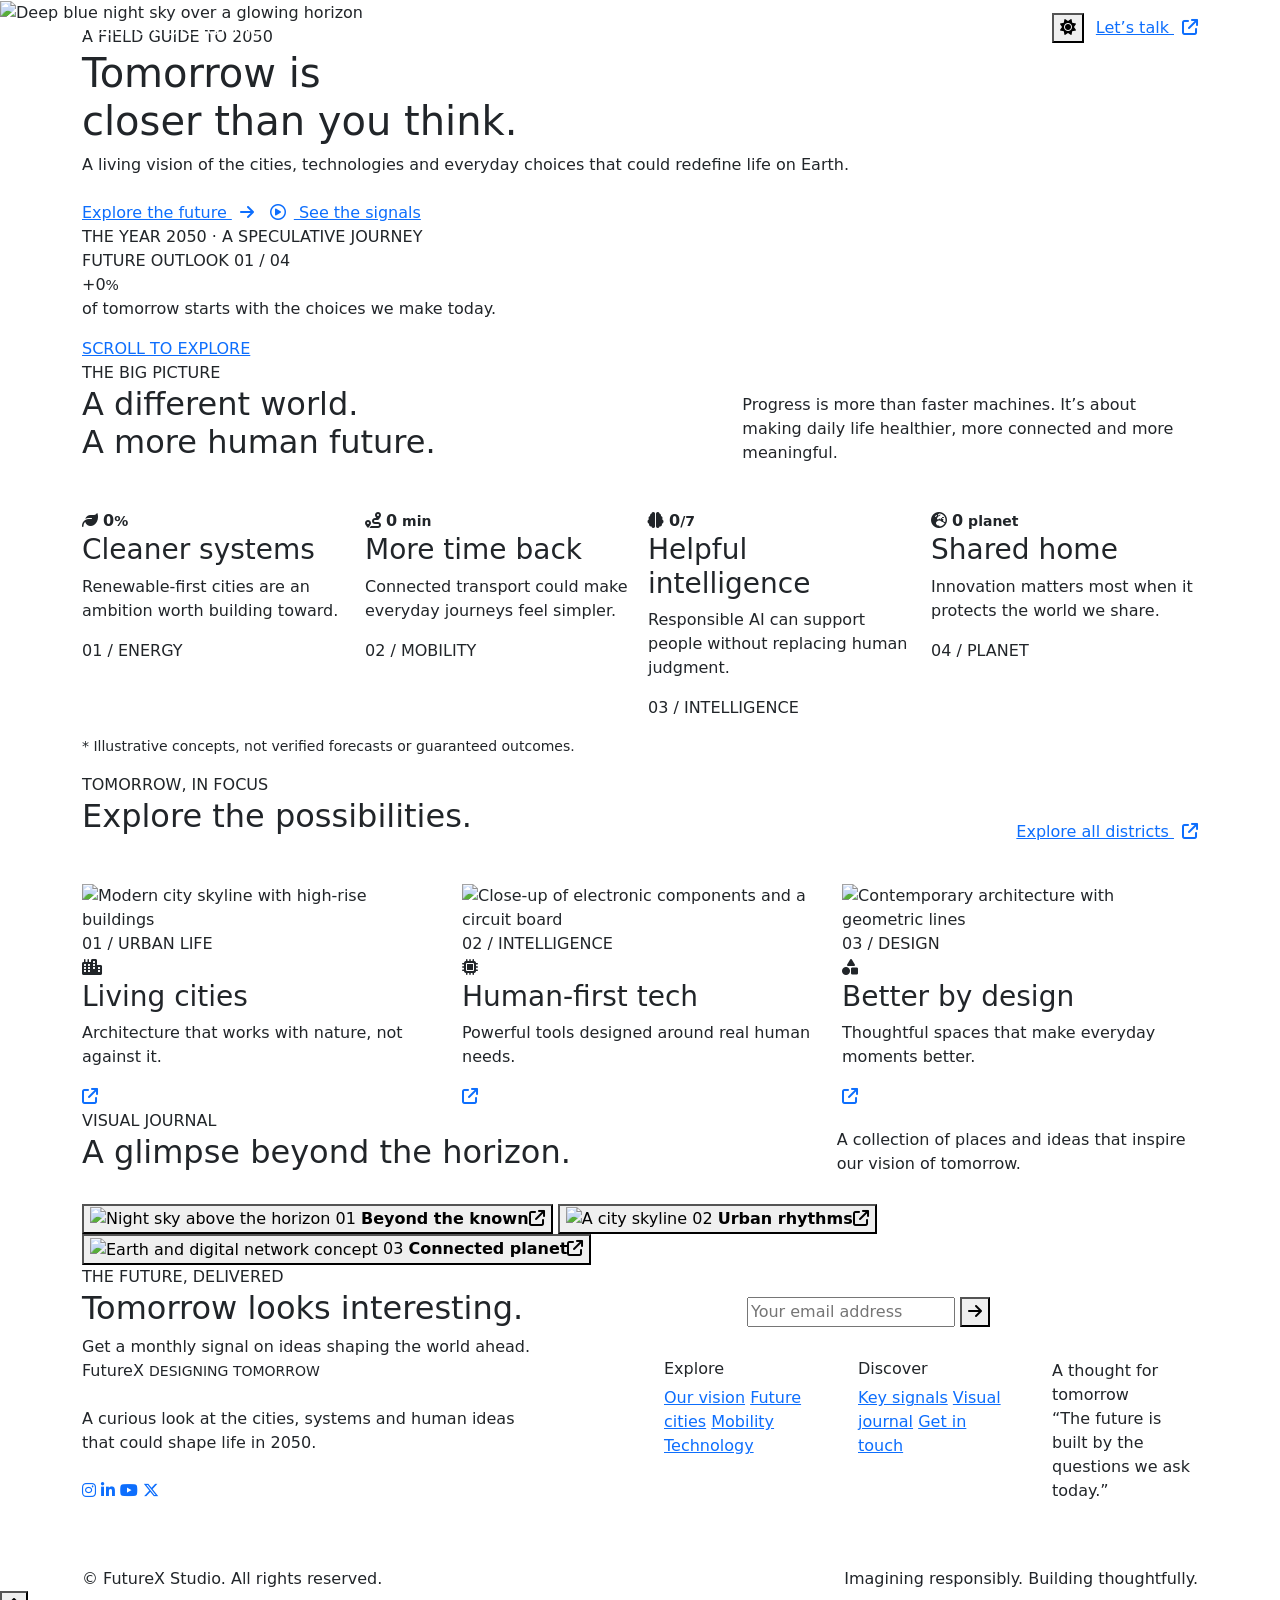
==== index.html @ e25fe713 "add html file" ====
<!doctype html>
<html lang="en">
  <head>
    <meta charset="utf-8" />
    <meta name="viewport" content="width=device-width, initial-scale=1" />
    <meta name="theme-color" content="#070b19" />
    <meta
      name="description"
      content="FutureX explores life, cities and technology in 2050."
    />
    <title>Life in 2050 | FutureX</title>

    <link rel="preconnect" href="https://fonts.googleapis.com" />
    <link rel="preconnect" href="https://fonts.gstatic.com" crossorigin />
    <link
      href="https://fonts.googleapis.com/css2?family=DM+Sans:wght@400;500;600;700&family=Space+Grotesk:wght@400;500;600;700&display=swap"
      rel="stylesheet"
    />
    <link
      href="https://cdn.jsdelivr.net/npm/bootstrap@5.3.3/dist/css/bootstrap.min.css"
      rel="stylesheet"
    />
    <link
      href="https://cdnjs.cloudflare.com/ajax/libs/font-awesome/6.5.2/css/all.min.css"
      rel="stylesheet"
    />
    <link href="style.css" rel="stylesheet" />
  </head>

  <body>
    <div class="scroll-progress" id="scrollProgress"></div>
    <div class="ambient ambient-one"></div>
    <div class="ambient ambient-two"></div>

    <!-- NAVIGATION -->
    <nav
      class="navbar navbar-expand-lg navbar-dark fixed-top fx-nav"
      id="siteNav"
    >
      <div class="container">
        <a
          class="navbar-brand fx-brand"
          href="index.html"
          aria-label="FutureX home"
        >
          <span class="brand-mark">
            <span></span><span></span><span></span>
          </span>
          <span>
            Future<span class="brand-accent">X</span>
            <small>DESIGNING TOMORROW</small>
          </span>
        </a>

        <button
          class="navbar-toggler"
          type="button"
          data-bs-toggle="collapse"
          data-bs-target="#mainNav"
          aria-controls="mainNav"
          aria-expanded="false"
          aria-label="Toggle navigation"
        >
          <span class="toggler-lines"><i></i><i></i></span>
        </button>

        <div class="collapse navbar-collapse" id="mainNav">
          <ul class="navbar-nav ms-auto align-items-lg-center gap-lg-1">
            <li class="nav-item">
              <a class="nav-link" href="index.html">Home</a>
            </li>
            <li class="nav-item">
              <a class="nav-link" href="vision.html">Vision</a>
            </li>
            <li class="nav-item">
              <a class="nav-link" href="cities.html">Cities</a>
            </li>
            <li class="nav-item">
              <a class="nav-link" href="mobility.html">Mobility</a>
            </li>
            <li class="nav-item">
              <a class="nav-link" href="technology.html">Technology</a>
            </li>
            <li class="nav-item">
              <a class="nav-link" href="contact.html">Contact</a>
            </li>

            <li class="nav-item ms-lg-2">
              <button
                class="theme-toggle"
                id="themeToggle"
                type="button"
                aria-label="Toggle color theme"
              >
                <i class="fa-solid fa-sun"></i>
              </button>
            </li>

            <li class="nav-item ms-lg-2">
              <a class="nav-cta" href="contact.html">
                Let’s talk
                <i class="fa-solid fa-arrow-up-right-from-square ms-2"></i>
              </a>
            </li>
          </ul>
        </div>
      </div>
    </nav>

    <main>
      <!-- HERO SECTION -->
      <section class="hero hero-home">
        <img
          class="hero-image"
          src="https://images.unsplash.com/photo-1519608487953-e999c86e7455?auto=format&fit=crop&w=2200&q=90"
          alt="Deep blue night sky over a glowing horizon"
        />

        <div class="hero-overlay"></div>
        <div class="hero-grid"></div>

        <div class="container hero-content">
          <div class="hero-copy">
            <div class="eyebrow eyebrow-light">
              <span class="eyebrow-dot"></span>
              A FIELD GUIDE TO 2050
            </div>

            <h1>
              Tomorrow is<br />
              closer than <span class="gradient-text">you think.</span>
            </h1>

            <p class="hero-lead">
              A living vision of the cities, technologies and everyday choices
              that could redefine life on Earth.
            </p>

            <div class="d-flex flex-wrap gap-3 mt-4">
              <a class="btn-primary-glow" href="vision.html">
                Explore the future
                <i class="fa-solid fa-arrow-right ms-2"></i>
              </a>

              <a class="btn-glass" href="#signals">
                <i class="fa-regular fa-circle-play me-2"></i>
                See the signals
              </a>
            </div>

            <div class="hero-note">
              <span class="pulse-dot"></span>
              THE YEAR 2050 · A SPECULATIVE JOURNEY
            </div>
          </div>

          <div class="hero-float-card">
            <div class="mini-card-top">
              <span class="status-dot"></span>
              FUTURE OUTLOOK
              <span class="ms-auto">01 / 04</span>
            </div>

            <div class="mini-card-number">
              +<span data-counter="68">0</span><small>%</small>
            </div>

            <p>of tomorrow starts with the choices we make today.</p>

            <div class="mini-progress"><span></span></div>
          </div>

          <a href="#signals" class="scroll-cue">
            <span></span> SCROLL TO EXPLORE
          </a>
        </div>
      </section>

      <!-- FUTURE SIGNALS -->
      <section class="section-pad" id="signals">
        <div class="container">
          <div class="section-heading row align-items-end g-3 reveal">
            <div class="col-lg-7">
              <span class="eyebrow">
                <span class="eyebrow-dot"></span> THE BIG PICTURE
              </span>

              <h2 class="section-title">
                A different world.<br />
                <span class="muted-title">A more human future.</span>
              </h2>
            </div>

            <div class="col-lg-5">
              <p class="muted mb-1">
                Progress is more than faster machines. It’s about making daily
                life healthier, more connected and more meaningful.
              </p>
            </div>
          </div>

          <div class="row g-3 mt-4">
            <div class="col-6 col-xl-3 reveal">
              <article class="signal-card">
                <span class="signal-icon"
                  ><i class="fa-solid fa-leaf"></i
                ></span>
                <strong
                  ><span data-counter="100">0</span><small>%</small></strong
                >
                <h3>Cleaner systems</h3>
                <p>
                  Renewable-first cities are an ambition worth building toward.
                </p>
                <span class="card-index">01 / ENERGY</span>
              </article>
            </div>

            <div class="col-6 col-xl-3 reveal delay-1">
              <article class="signal-card">
                <span class="signal-icon"
                  ><i class="fa-solid fa-route"></i
                ></span>
                <strong
                  ><span data-counter="12">0</span><small> min</small></strong
                >
                <h3>More time back</h3>
                <p>
                  Connected transport could make everyday journeys feel simpler.
                </p>
                <span class="card-index">02 / MOBILITY</span>
              </article>
            </div>

            <div class="col-6 col-xl-3 reveal delay-2">
              <article class="signal-card">
                <span class="signal-icon"
                  ><i class="fa-solid fa-brain"></i
                ></span>
                <strong
                  ><span data-counter="24">0</span><small>/7</small></strong
                >
                <h3>Helpful intelligence</h3>
                <p>
                  Responsible AI can support people without replacing human
                  judgment.
                </p>
                <span class="card-index">03 / INTELLIGENCE</span>
              </article>
            </div>

            <div class="col-6 col-xl-3 reveal delay-3">
              <article class="signal-card">
                <span class="signal-icon"
                  ><i class="fa-solid fa-earth-europe"></i
                ></span>
                <strong
                  ><span data-counter="1">0</span><small> planet</small></strong
                >
                <h3>Shared home</h3>
                <p>
                  Innovation matters most when it protects the world we share.
                </p>
                <span class="card-index">04 / PLANET</span>
              </article>
            </div>
          </div>

          <p class="small muted mt-3">
            * Illustrative concepts, not verified forecasts or guaranteed
            outcomes.
          </p>
        </div>
      </section>

      <!-- FEATURED TOPICS -->
      <section class="section-pad section-dark">
        <div class="container">
          <div class="section-heading row align-items-end g-3 reveal">
            <div class="col-lg-8">
              <span class="eyebrow">
                <span class="eyebrow-dot"></span> TOMORROW, IN FOCUS
              </span>

              <h2 class="section-title">
                Explore the <span class="gradient-text">possibilities.</span>
              </h2>
            </div>

            <div class="col-lg-4 text-lg-end">
              <a href="cities.html" class="text-link">
                Explore all districts
                <i class="fa-solid fa-arrow-up-right-from-square ms-2"></i>
              </a>
            </div>
          </div>

          <div class="row g-4 mt-3">
            <div class="col-md-6 col-lg-4 reveal">
              <article class="feature-card">
                <div class="feature-image">
                  <img
                    src="https://images.unsplash.com/photo-1480714378408-67cf0d13bc1b?auto=format&fit=crop&w=1000&q=85"
                    alt="Modern city skyline with high-rise buildings"
                    loading="lazy"
                  />
                  <span class="image-label">01 / URBAN LIFE</span>
                </div>

                <div class="feature-body">
                  <div class="feature-icon">
                    <i class="fa-solid fa-city"></i>
                  </div>
                  <h3>Living cities</h3>
                  <p>Architecture that works with nature, not against it.</p>
                  <a
                    href="cities.html"
                    class="circle-link"
                    aria-label="Explore living cities"
                  >
                    <i class="fa-solid fa-arrow-up-right-from-square"></i>
                  </a>
                </div>
              </article>
            </div>

            <div class="col-md-6 col-lg-4 reveal delay-1">
              <article class="feature-card">
                <div class="feature-image">
                  <img
                    src="https://images.unsplash.com/photo-1518770660439-4636190af475?auto=format&fit=crop&w=1000&q=85"
                    alt="Close-up of electronic components and a circuit board"
                    loading="lazy"
                  />
                  <span class="image-label">02 / INTELLIGENCE</span>
                </div>

                <div class="feature-body">
                  <div class="feature-icon">
                    <i class="fa-solid fa-microchip"></i>
                  </div>
                  <h3>Human-first tech</h3>
                  <p>Powerful tools designed around real human needs.</p>
                  <a
                    href="technology.html"
                    class="circle-link"
                    aria-label="Explore technology"
                  >
                    <i class="fa-solid fa-arrow-up-right-from-square"></i>
                  </a>
                </div>
              </article>
            </div>

            <div class="col-md-6 col-lg-4 reveal delay-2">
              <article class="feature-card">
                <div class="feature-image">
                  <img
                    src="https://images.unsplash.com/photo-1511818966892-d7d671e672a2?auto=format&fit=crop&w=1000&q=85"
                    alt="Contemporary architecture with geometric lines"
                    loading="lazy"
                  />
                  <span class="image-label">03 / DESIGN</span>
                </div>

                <div class="feature-body">
                  <div class="feature-icon">
                    <i class="fa-solid fa-shapes"></i>
                  </div>
                  <h3>Better by design</h3>
                  <p>Thoughtful spaces that make everyday moments better.</p>
                  <a
                    href="vision.html"
                    class="circle-link"
                    aria-label="Explore our vision"
                  >
                    <i class="fa-solid fa-arrow-up-right-from-square"></i>
                  </a>
                </div>
              </article>
            </div>
          </div>
        </div>
      </section>

      <!-- VISUAL GALLERY -->
      <section class="section-pad" id="gallery">
        <div class="container">
          <div class="section-heading row align-items-end g-3 reveal">
            <div class="col-lg-8">
              <span class="eyebrow">
                <span class="eyebrow-dot"></span> VISUAL JOURNAL
              </span>

              <h2 class="section-title">
                A glimpse beyond <span class="muted-title">the horizon.</span>
              </h2>
            </div>

            <div class="col-lg-4">
              <p class="muted mb-1">
                A collection of places and ideas that inspire our vision of
                tomorrow.
              </p>
            </div>
          </div>

          <div class="visual-grid mt-4">
            <button
              class="visual-tile visual-large reveal"
              data-lightbox="https://images.unsplash.com/photo-1519608487953-e999c86e7455?auto=format&fit=crop&w=1800&q=90"
              aria-label="Enlarge night sky image"
            >
              <img
                src="https://images.unsplash.com/photo-1519608487953-e999c86e7455?auto=format&fit=crop&w=1200&q=85"
                alt="Night sky above the horizon"
                loading="lazy"
              />
              <span
                >01 <b>Beyond the known</b
                ><i class="fa-solid fa-arrow-up-right-from-square"></i
              ></span>
            </button>

            <button
              class="visual-tile reveal delay-1"
              data-lightbox="https://images.unsplash.com/photo-1480714378408-67cf0d13bc1b?auto=format&fit=crop&w=1600&q=90"
              aria-label="Enlarge city image"
            >
              <img
                src="https://images.unsplash.com/photo-1480714378408-67cf0d13bc1b?auto=format&fit=crop&w=900&q=85"
                alt="A city skyline"
                loading="lazy"
              />
              <span
                >02 <b>Urban rhythms</b
                ><i class="fa-solid fa-arrow-up-right-from-square"></i
              ></span>
            </button>

            <button
              class="visual-tile reveal delay-2"
              data-lightbox="https://images.unsplash.com/photo-1451187580459-43490279c0fa?auto=format&fit=crop&w=1600&q=90"
              aria-label="Enlarge planet image"
            >
              <img
                src="https://images.unsplash.com/photo-1451187580459-43490279c0fa?auto=format&fit=crop&w=900&q=85"
                alt="Earth and digital network concept"
                loading="lazy"
              />
              <span
                >03 <b>Connected planet</b
                ><i class="fa-solid fa-arrow-up-right-from-square"></i
              ></span>
            </button>
          </div>
        </div>
      </section>
    </main>

    <!-- NEWSLETTER -->
    <section class="newsletter-section section-pad">
      <div class="container">
        <div class="newsletter-panel reveal">
          <div class="newsletter-orb"></div>

          <div class="row align-items-center g-4 position-relative">
            <div class="col-lg-7">
              <span class="eyebrow">
                <span class="eyebrow-dot"></span> THE FUTURE, DELIVERED
              </span>

              <h2 class="section-title mb-2">
                Tomorrow looks <span class="gradient-text">interesting.</span>
              </h2>

              <p class="muted mb-0">
                Get a monthly signal on ideas shaping the world ahead.
              </p>
            </div>

            <div class="col-lg-5">
              <form class="newsletter-form" id="newsletterForm" novalidate>
                <label class="visually-hidden" for="newsletterEmail"
                  >Email address</label
                >
                <input
                  type="email"
                  id="newsletterEmail"
                  placeholder="Your email address"
                  required
                />
                <button type="submit" aria-label="Subscribe">
                  <i class="fa-solid fa-arrow-right"></i>
                </button>
                <small
                  class="newsletter-feedback"
                  id="newsletterFeedback"
                  aria-live="polite"
                ></small>
              </form>
            </div>
          </div>
        </div>
      </div>
    </section>

    <!-- FOOTER -->
    <footer class="site-footer">
      <div class="container">
        <div class="row g-5 pb-5">
          <div class="col-lg-5">
            <a class="navbar-brand fx-brand footer-brand" href="index.html">
              <span class="brand-mark">
                <span></span><span></span><span></span>
              </span>
              <span>
                Future<span class="brand-accent">X</span>
                <small>DESIGNING TOMORROW</small>
              </span>
            </a>

            <p class="footer-intro mt-4">
              A curious look at the cities, systems and human ideas that could
              shape life in 2050.
            </p>

            <div class="social-links mt-4">
              <a
                href="https://www.instagram.com/"
                target="_blank"
                rel="noreferrer"
                aria-label="Instagram"
                ><i class="fa-brands fa-instagram"></i
              ></a>
              <a
                href="https://www.linkedin.com/"
                target="_blank"
                rel="noreferrer"
                aria-label="LinkedIn"
                ><i class="fa-brands fa-linkedin-in"></i
              ></a>
              <a
                href="https://www.youtube.com/"
                target="_blank"
                rel="noreferrer"
                aria-label="YouTube"
                ><i class="fa-brands fa-youtube"></i
              ></a>
              <a
                href="https://x.com/"
                target="_blank"
                rel="noreferrer"
                aria-label="X"
                ><i class="fa-brands fa-x-twitter"></i
              ></a>
            </div>
          </div>

          <div class="col-6 col-lg-2 offset-lg-1">
            <h6 class="footer-heading">Explore</h6>
            <a class="footer-link" href="vision.html">Our vision</a>
            <a class="footer-link" href="cities.html">Future cities</a>
            <a class="footer-link" href="mobility.html">Mobility</a>
            <a class="footer-link" href="technology.html">Technology</a>
          </div>

          <div class="col-6 col-lg-2">
            <h6 class="footer-heading">Discover</h6>
            <a class="footer-link" href="index.html#signals">Key signals</a>
            <a class="footer-link" href="index.html#gallery">Visual journal</a>
            <a class="footer-link" href="contact.html">Get in touch</a>
          </div>

          <div class="col-lg-2">
            <span class="footer-heading">A thought for tomorrow</span>
            <p class="footer-quote">
              “The future is built by the questions we ask today.”
            </p>
          </div>
        </div>

        <div
          class="footer-bottom d-flex flex-column flex-md-row justify-content-between gap-2"
        >
          <span
            >© <span id="currentYear"></span> FutureX Studio. All rights
            reserved.</span
          >
          <span>Imagining responsibly. Building thoughtfully.</span>
        </div>
      </div>
    </footer>

    <button class="back-to-top" id="backToTop" aria-label="Back to top">
      <i class="fa-solid fa-arrow-up"></i>
    </button>

    <div
      class="toast-message"
      id="toastMessage"
      role="status"
      aria-live="polite"
    ></div>

    <script src="https://cdn.jsdelivr.net/npm/bootstrap@5.3.3/dist/js/bootstrap.bundle.min.js"></script>
    <script src="main.js"></script>
  </body>
</html>
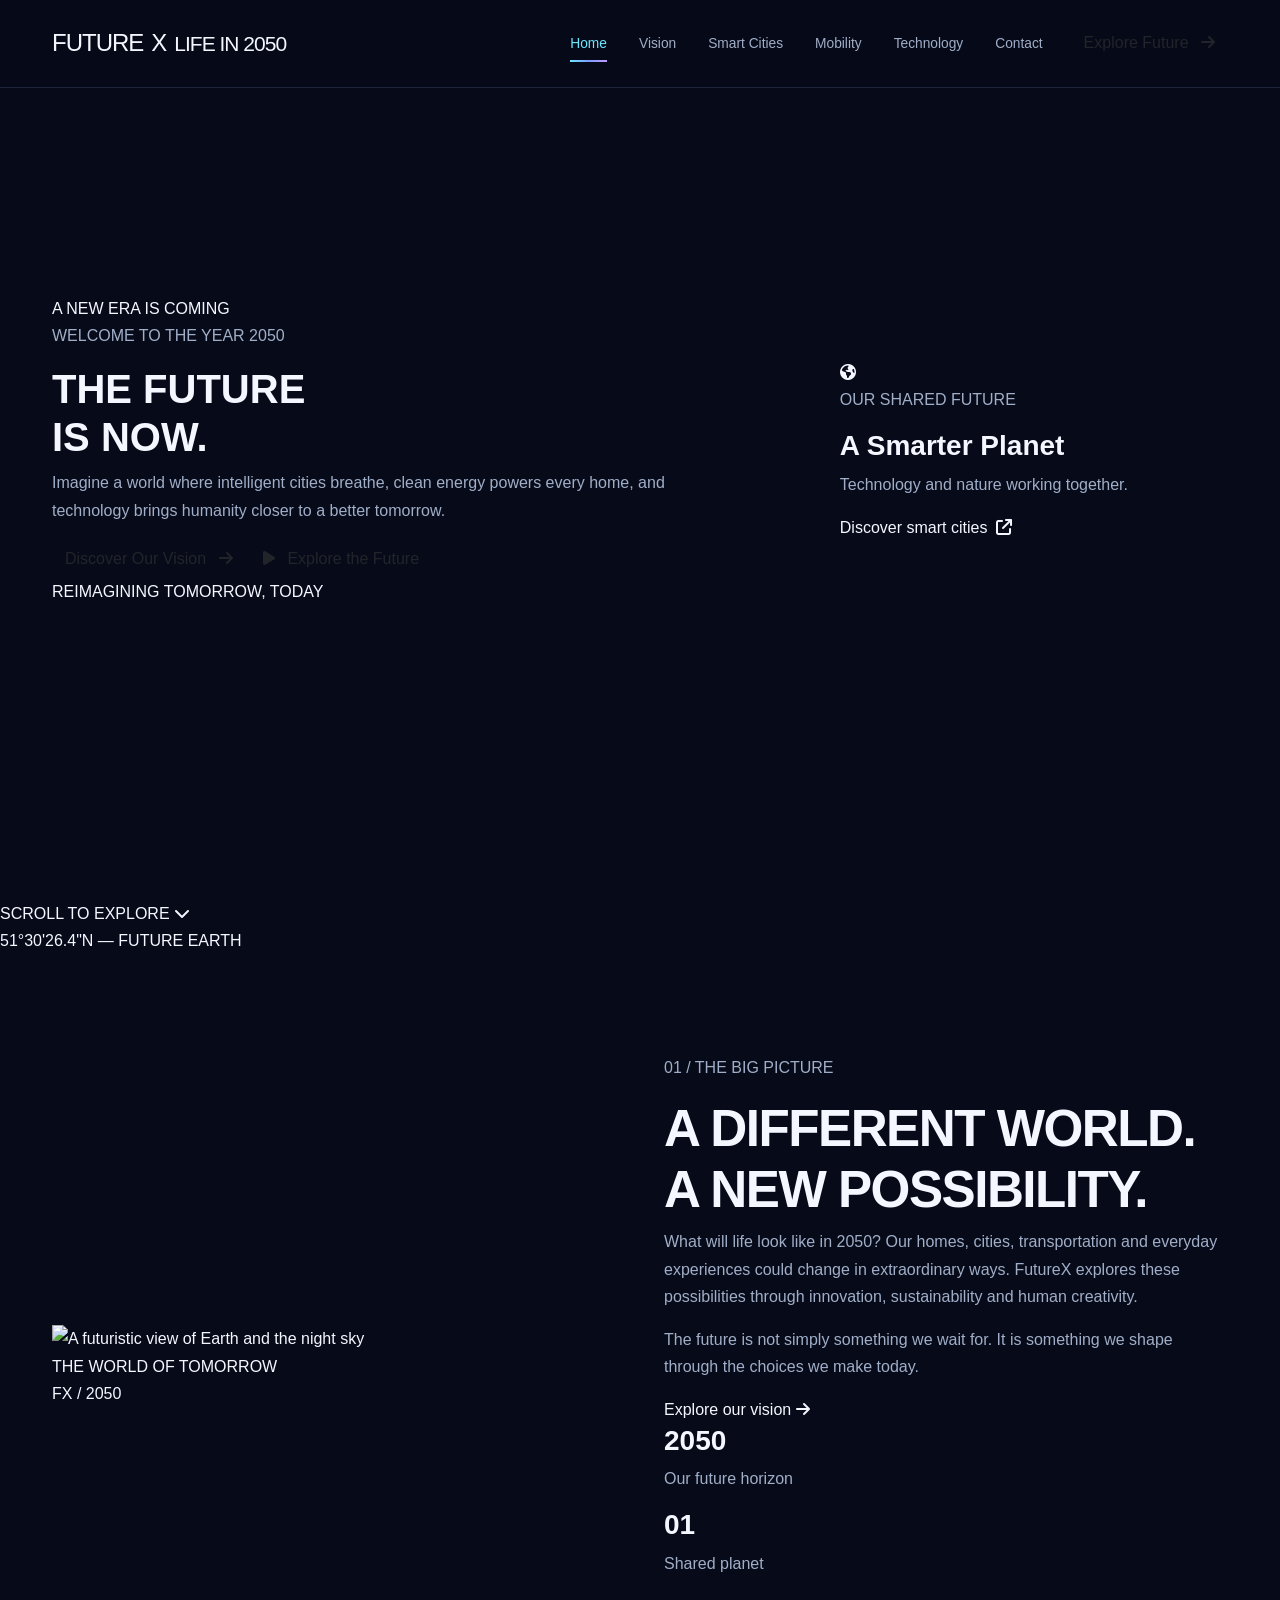
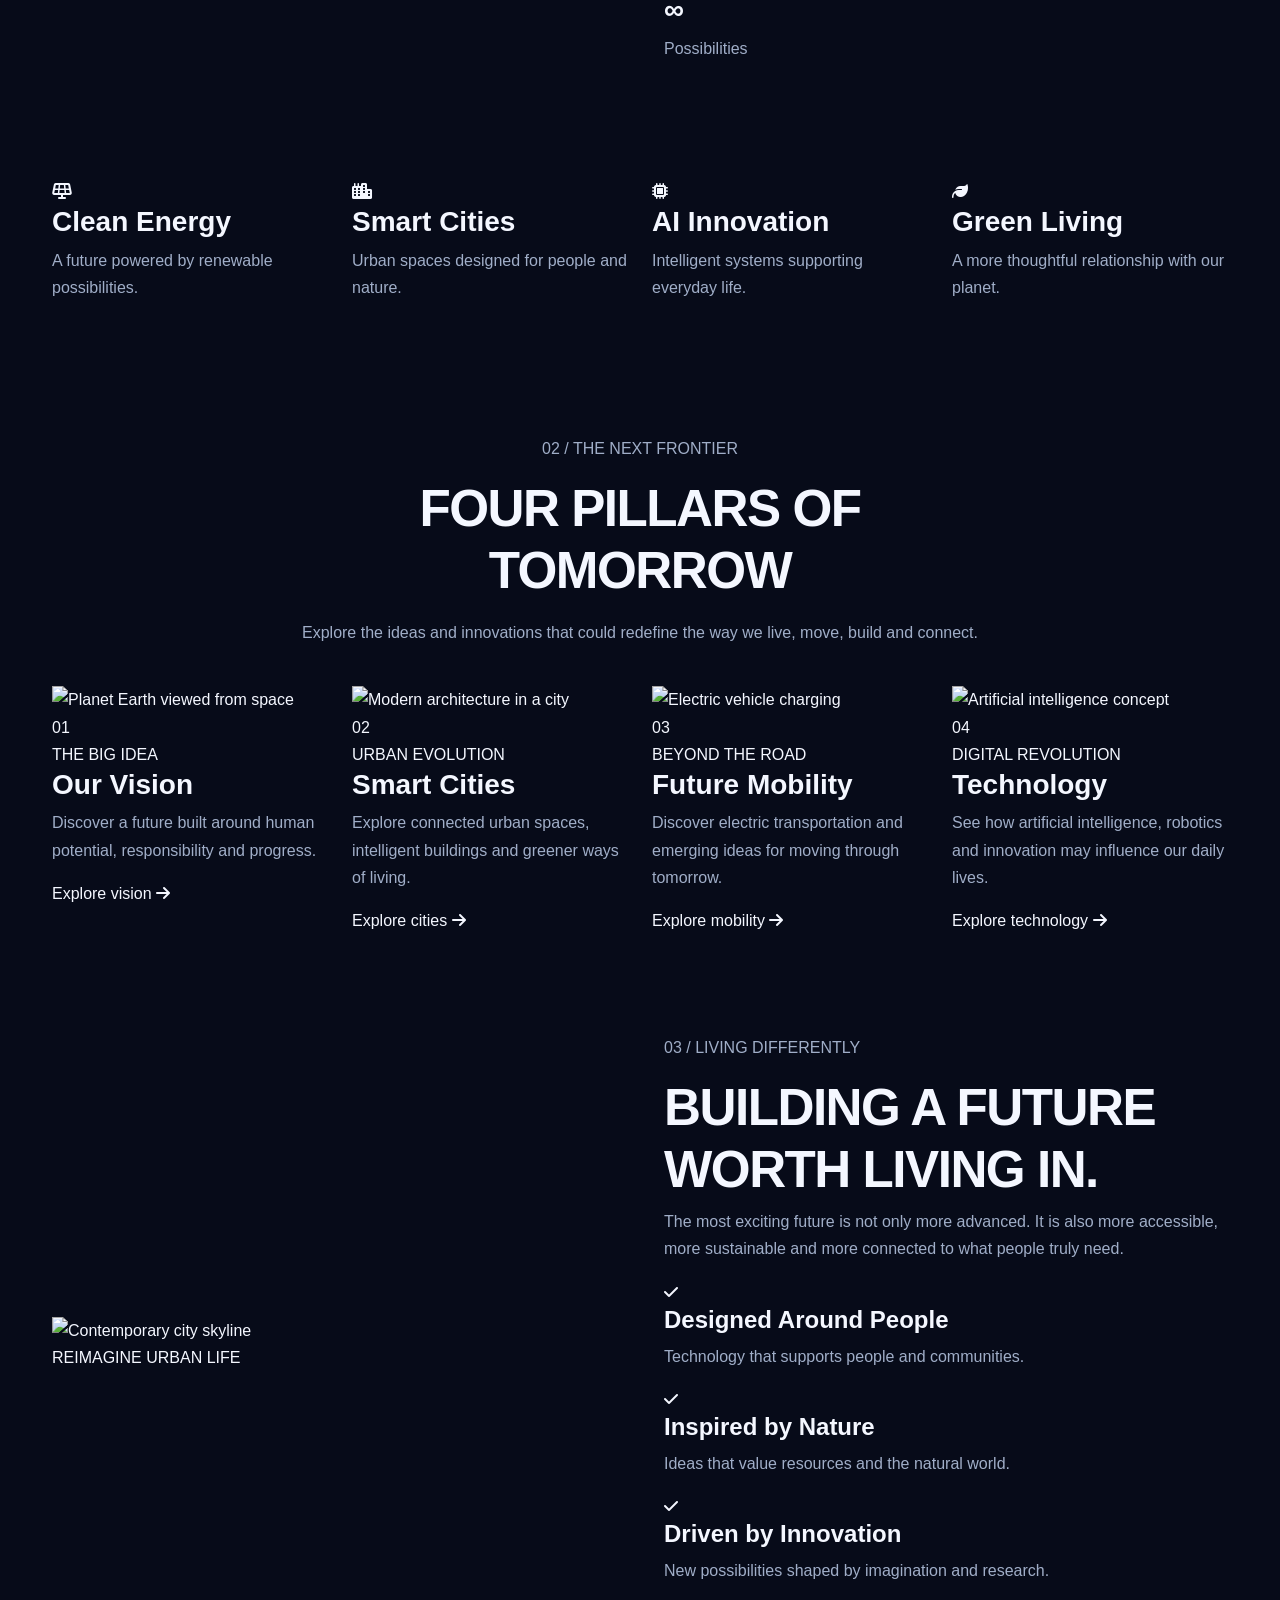
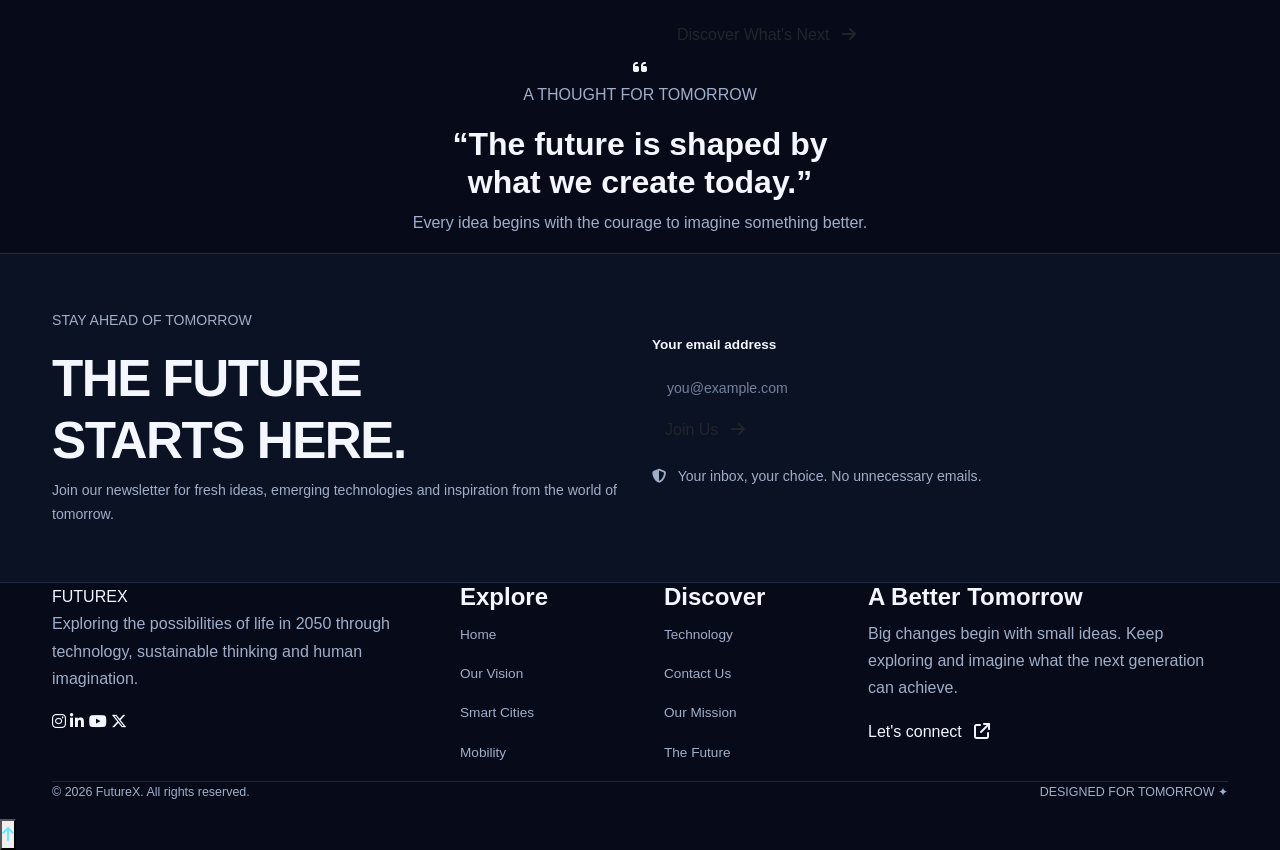
==== commit 196a2b73: "update index , vision and cities file" ====
--- a/index.html
+++ b/index.html
@@ -1,105 +1,100 @@
 <!doctype html>
+
 <html lang="en">
   <head>
-    <meta charset="utf-8" />
-    <meta name="viewport" content="width=device-width, initial-scale=1" />
-    <meta name="theme-color" content="#070b19" />
+    <meta charset="UTF-8" />
+
+    <meta name="viewport" content="width=device-width, initial-scale=1.0" />
+
     <meta
       name="description"
-      content="FutureX explores life, cities and technology in 2050."
+      content="FutureX — Explore life in 2050, from smart cities and electric mobility to artificial intelligence and future technology."
     />
-    <title>Life in 2050 | FutureX</title>
+
+    <title>FutureX | Life in 2050</title>
+
+    <!-- Google Fonts -->
 
     <link rel="preconnect" href="https://fonts.googleapis.com" />
+
     <link rel="preconnect" href="https://fonts.gstatic.com" crossorigin />
+
     <link
-      href="https://fonts.googleapis.com/css2?family=DM+Sans:wght@400;500;600;700&family=Space+Grotesk:wght@400;500;600;700&display=swap"
+      href="https://fonts.googleapis.com/css2?family=DM+Sans:wght@400;500;600;700&family=Orbitron:wght@400;500;600;700;800&display=swap"
       rel="stylesheet"
     />
+
+    <!-- Bootstrap 5 -->
+
     <link
-      href="https://cdn.jsdelivr.net/npm/bootstrap@5.3.3/dist/css/bootstrap.min.css"
+      href="https://cdn.jsdelivr.net/npm/bootstrap@5.3.8/dist/css/bootstrap.min.css"
       rel="stylesheet"
     />
+
+    <!-- Font Awesome -->
+
     <link
       href="https://cdnjs.cloudflare.com/ajax/libs/font-awesome/6.5.2/css/all.min.css"
       rel="stylesheet"
     />
-    <link href="style.css" rel="stylesheet" />
+
+    <!-- Main CSS -->
+
+    <link rel="stylesheet" href="style.css" />
   </head>
 
   <body>
-    <div class="scroll-progress" id="scrollProgress"></div>
-    <div class="ambient ambient-one"></div>
-    <div class="ambient ambient-two"></div>
-
-    <!-- NAVIGATION -->
-    <nav
-      class="navbar navbar-expand-lg navbar-dark fixed-top fx-nav"
-      id="siteNav"
-    >
+    <!-- NAVBAR -->
+
+    <nav class="navbar navbar-expand-lg navbar-dark fixed-top future-navbar">
       <div class="container">
-        <a
-          class="navbar-brand fx-brand"
-          href="index.html"
-          aria-label="FutureX home"
-        >
-          <span class="brand-mark">
-            <span></span><span></span><span></span>
-          </span>
-          <span>
-            Future<span class="brand-accent">X</span>
-            <small>DESIGNING TOMORROW</small>
-          </span>
+        <a class="navbar-brand future-logo" href="index.html">
+          FUTURE<span>X</span><small> LIFE IN 2050</small>
         </a>
 
         <button
           class="navbar-toggler"
           type="button"
           data-bs-toggle="collapse"
-          data-bs-target="#mainNav"
-          aria-controls="mainNav"
+          data-bs-target="#futureNavbar"
+          aria-controls="futureNavbar"
           aria-expanded="false"
           aria-label="Toggle navigation"
         >
-          <span class="toggler-lines"><i></i><i></i></span>
+          <span class="navbar-toggler-icon"></span>
         </button>
 
-        <div class="collapse navbar-collapse" id="mainNav">
-          <ul class="navbar-nav ms-auto align-items-lg-center gap-lg-1">
+        <div class="collapse navbar-collapse" id="futureNavbar">
+          <ul class="navbar-nav ms-auto align-items-lg-center gap-lg-2">
             <li class="nav-item">
-              <a class="nav-link" href="index.html">Home</a>
+              <a class="nav-link active" aria-current="page" href="index.html"
+                >Home</a
+              >
             </li>
+
             <li class="nav-item">
               <a class="nav-link" href="vision.html">Vision</a>
             </li>
+
             <li class="nav-item">
-              <a class="nav-link" href="cities.html">Cities</a>
+              <a class="nav-link" href="cities.html">Smart Cities</a>
             </li>
+
             <li class="nav-item">
               <a class="nav-link" href="mobility.html">Mobility</a>
             </li>
+
             <li class="nav-item">
               <a class="nav-link" href="technology.html">Technology</a>
             </li>
+
             <li class="nav-item">
               <a class="nav-link" href="contact.html">Contact</a>
             </li>
 
             <li class="nav-item ms-lg-2">
-              <button
-                class="theme-toggle"
-                id="themeToggle"
-                type="button"
-                aria-label="Toggle color theme"
-              >
-                <i class="fa-solid fa-sun"></i>
-              </button>
-            </li>
-
-            <li class="nav-item ms-lg-2">
-              <a class="nav-cta" href="contact.html">
-                Let’s talk
-                <i class="fa-solid fa-arrow-up-right-from-square ms-2"></i>
+              <a class="btn future-btn future-btn-small" href="vision.html">
+                Explore Future <i class="fa-solid fa-arrow-right ms-2"></i>
               </a>
             </li>
           </ul>
@@ -109,501 +104,675 @@
 
     <main>
       <!-- HERO SECTION -->
-      <section class="hero hero-home">
-        <img
-          class="hero-image"
-          src="https://images.unsplash.com/photo-1519608487953-e999c86e7455?auto=format&fit=crop&w=2200&q=90"
-          alt="Deep blue night sky over a glowing horizon"
-        />
-
+
+      <section class="hero-section">
         <div class="hero-overlay"></div>
-        <div class="hero-grid"></div>
 
         <div class="container hero-content">
-          <div class="hero-copy">
-            <div class="eyebrow eyebrow-light">
-              <span class="eyebrow-dot"></span>
-              A FIELD GUIDE TO 2050
-            </div>
-
-            <h1>
-              Tomorrow is<br />
-              closer than <span class="gradient-text">you think.</span>
-            </h1>
-
-            <p class="hero-lead">
-              A living vision of the cities, technologies and everyday choices
-              that could redefine life on Earth.
+          <div class="row align-items-center min-vh-100">
+            <div class="col-lg-8 col-xl-7">
+              <div class="hero-badge">
+                <span class="status-dot"></span>
+
+                A NEW ERA IS COMING
+              </div>
+
+              <p class="hero-eyebrow">WELCOME TO THE YEAR 2050</p>
+
+              <h1 class="hero-title">
+                THE FUTURE<br />
+
+                IS <span>NOW.</span>
+              </h1>
+
+              <p class="hero-description">
+                Imagine a world where intelligent cities breathe, clean energy
+                powers every home, and technology brings humanity closer to a
+                better tomorrow.
+              </p>
+
+              <div class="hero-buttons">
+                <a href="vision.html" class="btn future-btn">
+                  Discover Our Vision
+
+                  <i class="fa-solid fa-arrow-right ms-2"></i>
+                </a>
+
+                <a href="#future-world" class="btn future-btn-outline">
+                  <i class="fa-solid fa-play me-2"></i>
+
+                  Explore the Future
+                </a>
+              </div>
+
+              <div class="hero-caption">
+                <span class="hero-line"></span>
+
+                <span>REIMAGINING TOMORROW, TODAY</span>
+              </div>
+            </div>
+
+            <div class="col-lg-4 d-none d-lg-flex justify-content-end">
+              <div class="hero-floating-card">
+                <span class="floating-icon">
+                  <i class="fa-solid fa-earth-americas"></i>
+                </span>
+
+                <p class="floating-label">OUR SHARED FUTURE</p>
+
+                <h3>A Smarter Planet</h3>
+
+                <p>Technology and nature working together.</p>
+
+                <a href="cities.html">
+                  Discover smart cities
+                  <i class="fa-solid fa-arrow-up-right-from-square ms-1"></i>
+                </a>
+              </div>
+            </div>
+          </div>
+        </div>
+
+        <a
+          href="#future-world"
+          class="scroll-indicator"
+          aria-label="Scroll down"
+        >
+          <span>SCROLL TO EXPLORE</span>
+
+          <i class="fa-solid fa-chevron-down"></i>
+        </a>
+
+        <div class="hero-coordinate">51°30'26.4"N — FUTURE EARTH</div>
+      </section>
+
+      <!-- INTRODUCTION -->
+
+      <section class="section-padding intro-section" id="future-world">
+        <div class="container">
+          <div class="row align-items-center g-5">
+            <div class="col-lg-6">
+              <div class="section-image-wrap intro-image-wrap">
+                <img
+                  src="https://images.unsplash.com/photo-1519608487953-e999c86e7455?auto=format&fit=crop&w=1200&q=85"
+                  alt="A futuristic view of Earth and the night sky"
+                  class="section-image"
+                  loading="lazy"
+                />
+
+                <div class="image-label">
+                  <span class="status-dot"></span>
+
+                  THE WORLD OF TOMORROW
+                </div>
+
+                <div class="image-corner-mark">FX / 2050</div>
+              </div>
+            </div>
+
+            <div class="col-lg-6">
+              <p class="section-eyebrow">01 / THE BIG PICTURE</p>
+
+              <h2 class="section-title">
+                A DIFFERENT WORLD.<br />
+
+                <span>A NEW POSSIBILITY.</span>
+              </h2>
+
+              <p class="section-description">
+                What will life look like in 2050? Our homes, cities,
+                transportation and everyday experiences could change in
+                extraordinary ways. FutureX explores these possibilities through
+                innovation, sustainability and human creativity.
+              </p>
+
+              <p class="section-description">
+                The future is not simply something we wait for. It is something
+                we shape through the choices we make today.
+              </p>
+
+              <a href="vision.html" class="text-link">
+                Explore our vision
+
+                <i class="fa-solid fa-arrow-right"></i>
+              </a>
+
+              <div class="intro-mini-stats">
+                <div>
+                  <h3>2050</h3>
+
+                  <p>Our future horizon</p>
+                </div>
+
+                <div>
+                  <h3>01</h3>
+
+                  <p>Shared planet</p>
+                </div>
+
+                <div>
+                  <h3>∞</h3>
+
+                  <p>Possibilities</p>
+                </div>
+              </div>
+            </div>
+          </div>
+        </div>
+      </section>
+
+      <!-- FUTURE STATS -->
+
+      <section class="stats-section">
+        <div class="container">
+          <div class="row g-4">
+            <div class="col-6 col-lg-3">
+              <div class="stat-card">
+                <div class="stat-icon">
+                  <i class="fa-solid fa-solar-panel"></i>
+                </div>
+
+                <h3>Clean Energy</h3>
+
+                <p>A future powered by renewable possibilities.</p>
+              </div>
+            </div>
+
+            <div class="col-6 col-lg-3">
+              <div class="stat-card">
+                <div class="stat-icon"><i class="fa-solid fa-city"></i></div>
+
+                <h3>Smart Cities</h3>
+
+                <p>Urban spaces designed for people and nature.</p>
+              </div>
+            </div>
+
+            <div class="col-6 col-lg-3">
+              <div class="stat-card">
+                <div class="stat-icon">
+                  <i class="fa-solid fa-microchip"></i>
+                </div>
+
+                <h3>AI Innovation</h3>
+
+                <p>Intelligent systems supporting everyday life.</p>
+              </div>
+            </div>
+
+            <div class="col-6 col-lg-3">
+              <div class="stat-card">
+                <div class="stat-icon"><i class="fa-solid fa-leaf"></i></div>
+
+                <h3>Green Living</h3>
+
+                <p>A more thoughtful relationship with our planet.</p>
+              </div>
+            </div>
+          </div>
+        </div>
+      </section>
+
+      <!-- FUTURE PILLARS -->
+
+      <section class="section-padding pillars-section">
+        <div class="container">
+          <div class="section-heading text-center">
+            <p class="section-eyebrow">02 / THE NEXT FRONTIER</p>
+
+            <h2 class="section-title">FOUR PILLARS OF <span>TOMORROW</span></h2>
+
+            <p class="section-description mx-auto">
+              Explore the ideas and innovations that could redefine the way we
+              live, move, build and connect.
             </p>
-
-            <div class="d-flex flex-wrap gap-3 mt-4">
-              <a class="btn-primary-glow" href="vision.html">
-                Explore the future
+          </div>
+
+          <div class="row g-4 mt-3">
+            <!-- VISION CARD -->
+
+            <div class="col-md-6 col-xl-3">
+              <article class="future-card">
+                <div class="future-card-image">
+                  <img
+                    src="https://images.unsplash.com/photo-1451187580459-43490279c0fa?auto=format&fit=crop&w=900&q=85"
+                    alt="Planet Earth viewed from space"
+                    loading="lazy"
+                  />
+
+                  <span class="card-number">01</span>
+                </div>
+
+                <div class="future-card-body">
+                  <span class="card-category">THE BIG IDEA</span>
+
+                  <h3>Our Vision</h3>
+
+                  <p>
+                    Discover a future built around human potential,
+                    responsibility and progress.
+                  </p>
+
+                  <a
+                    href="vision.html"
+                    class="card-link"
+                    aria-label="Explore our vision"
+                  >
+                    Explore vision <i class="fa-solid fa-arrow-right"></i>
+                  </a>
+                </div>
+              </article>
+            </div>
+
+            <!-- CITIES CARD -->
+
+            <div class="col-md-6 col-xl-3">
+              <article class="future-card">
+                <div class="future-card-image">
+                  <img
+                    src="https://images.unsplash.com/photo-1511818966892-d7d671e672a2?auto=format&fit=crop&w=900&q=85"
+                    alt="Modern architecture in a city"
+                    loading="lazy"
+                  />
+
+                  <span class="card-number">02</span>
+                </div>
+
+                <div class="future-card-body">
+                  <span class="card-category">URBAN EVOLUTION</span>
+
+                  <h3>Smart Cities</h3>
+
+                  <p>
+                    Explore connected urban spaces, intelligent buildings and
+                    greener ways of living.
+                  </p>
+
+                  <a
+                    href="cities.html"
+                    class="card-link"
+                    aria-label="Explore smart cities"
+                  >
+                    Explore cities <i class="fa-solid fa-arrow-right"></i>
+                  </a>
+                </div>
+              </article>
+            </div>
+
+            <!-- MOBILITY CARD -->
+
+            <div class="col-md-6 col-xl-3">
+              <article class="future-card">
+                <div class="future-card-image">
+                  <img
+                    src="https://images.unsplash.com/photo-1593941707882-a5bba14938c7?auto=format&fit=crop&w=900&q=85"
+                    alt="Electric vehicle charging"
+                    loading="lazy"
+                  />
+
+                  <span class="card-number">03</span>
+                </div>
+
+                <div class="future-card-body">
+                  <span class="card-category">BEYOND THE ROAD</span>
+
+                  <h3>Future Mobility</h3>
+
+                  <p>
+                    Discover electric transportation and emerging ideas for
+                    moving through tomorrow.
+                  </p>
+
+                  <a
+                    href="mobility.html"
+                    class="card-link"
+                    aria-label="Explore future mobility"
+                  >
+                    Explore mobility <i class="fa-solid fa-arrow-right"></i>
+                  </a>
+                </div>
+              </article>
+            </div>
+
+            <!-- TECHNOLOGY CARD -->
+
+            <div class="col-md-6 col-xl-3">
+              <article class="future-card">
+                <div class="future-card-image">
+                  <img
+                    src="https://images.unsplash.com/photo-1677442136019-21780ecad995?auto=format&fit=crop&w=900&q=85"
+                    alt="Artificial intelligence concept"
+                    loading="lazy"
+                  />
+
+                  <span class="card-number">04</span>
+                </div>
+
+                <div class="future-card-body">
+                  <span class="card-category">DIGITAL REVOLUTION</span>
+
+                  <h3>Technology</h3>
+
+                  <p>
+                    See how artificial intelligence, robotics and innovation may
+                    influence our daily lives.
+                  </p>
+
+                  <a
+                    href="technology.html"
+                    class="card-link"
+                    aria-label="Explore future technology"
+                  >
+                    Explore technology <i class="fa-solid fa-arrow-right"></i>
+                  </a>
+                </div>
+              </article>
+            </div>
+          </div>
+        </div>
+      </section>
+
+      <!-- FEATURE SECTION -->
+
+      <section class="feature-section">
+        <div class="container">
+          <div class="row align-items-center g-5">
+            <div class="col-lg-6">
+              <div class="feature-image-wrap">
+                <img
+                  src="https://images.unsplash.com/photo-1480714378408-67cf0d13bc1b?auto=format&fit=crop&w=1200&q=85"
+                  alt="Contemporary city skyline"
+                  loading="lazy"
+                />
+
+                <div class="feature-image-caption">
+                  <span class="status-dot"></span>
+
+                  REIMAGINE URBAN LIFE
+                </div>
+              </div>
+            </div>
+
+            <div class="col-lg-6">
+              <p class="section-eyebrow">03 / LIVING DIFFERENTLY</p>
+
+              <h2 class="section-title">
+                BUILDING A FUTURE<br />
+
+                <span>WORTH LIVING IN.</span>
+              </h2>
+
+              <p class="section-description">
+                The most exciting future is not only more advanced. It is also
+                more accessible, more sustainable and more connected to what
+                people truly need.
+              </p>
+
+              <div class="feature-list">
+                <div class="feature-list-item">
+                  <span class="feature-check"
+                    ><i class="fa-solid fa-check"></i
+                  ></span>
+
+                  <div>
+                    <h4>Designed Around People</h4>
+
+                    <p>Technology that supports people and communities.</p>
+                  </div>
+                </div>
+
+                <div class="feature-list-item">
+                  <span class="feature-check"
+                    ><i class="fa-solid fa-check"></i
+                  ></span>
+
+                  <div>
+                    <h4>Inspired by Nature</h4>
+
+                    <p>Ideas that value resources and the natural world.</p>
+                  </div>
+                </div>
+
+                <div class="feature-list-item">
+                  <span class="feature-check"
+                    ><i class="fa-solid fa-check"></i
+                  ></span>
+
+                  <div>
+                    <h4>Driven by Innovation</h4>
+
+                    <p>New possibilities shaped by imagination and research.</p>
+                  </div>
+                </div>
+              </div>
+
+              <a href="technology.html" class="btn future-btn mt-3">
+                Discover What's Next
+
                 <i class="fa-solid fa-arrow-right ms-2"></i>
               </a>
-
-              <a class="btn-glass" href="#signals">
-                <i class="fa-regular fa-circle-play me-2"></i>
-                See the signals
-              </a>
-            </div>
-
-            <div class="hero-note">
-              <span class="pulse-dot"></span>
-              THE YEAR 2050 · A SPECULATIVE JOURNEY
-            </div>
-          </div>
-
-          <div class="hero-float-card">
-            <div class="mini-card-top">
-              <span class="status-dot"></span>
-              FUTURE OUTLOOK
-              <span class="ms-auto">01 / 04</span>
-            </div>
-
-            <div class="mini-card-number">
-              +<span data-counter="68">0</span><small>%</small>
-            </div>
-
-            <p>of tomorrow starts with the choices we make today.</p>
-
-            <div class="mini-progress"><span></span></div>
-          </div>
-
-          <a href="#signals" class="scroll-cue">
-            <span></span> SCROLL TO EXPLORE
-          </a>
+            </div>
+          </div>
         </div>
       </section>
 
-      <!-- FUTURE SIGNALS -->
-      <section class="section-pad" id="signals">
+      <!-- QUOTE SECTION -->
+
+      <section class="quote-section">
         <div class="container">
-          <div class="section-heading row align-items-end g-3 reveal">
-            <div class="col-lg-7">
-              <span class="eyebrow">
-                <span class="eyebrow-dot"></span> THE BIG PICTURE
-              </span>
-
-              <h2 class="section-title">
-                A different world.<br />
-                <span class="muted-title">A more human future.</span>
-              </h2>
-            </div>
-
-            <div class="col-lg-5">
-              <p class="muted mb-1">
-                Progress is more than faster machines. It’s about making daily
-                life healthier, more connected and more meaningful.
-              </p>
-            </div>
-          </div>
-
-          <div class="row g-3 mt-4">
-            <div class="col-6 col-xl-3 reveal">
-              <article class="signal-card">
-                <span class="signal-icon"
-                  ><i class="fa-solid fa-leaf"></i
-                ></span>
-                <strong
-                  ><span data-counter="100">0</span><small>%</small></strong
-                >
-                <h3>Cleaner systems</h3>
-                <p>
-                  Renewable-first cities are an ambition worth building toward.
+          <div class="quote-content text-center">
+            <span class="quote-icon"
+              ><i class="fa-solid fa-quote-left"></i
+            ></span>
+
+            <p class="quote-label">A THOUGHT FOR TOMORROW</p>
+
+            <h2>
+              “The future is shaped by<br />
+
+              <span>what we create today.</span>”
+            </h2>
+
+            <p class="quote-note">
+              Every idea begins with the courage to imagine something better.
+            </p>
+          </div>
+        </div>
+      </section>
+
+      <!-- NEWSLETTER -->
+
+      <section class="section-padding newsletter-section">
+        <div class="container">
+          <div class="newsletter-box">
+            <div class="row align-items-center g-4">
+              <div class="col-lg-6">
+                <p class="section-eyebrow">STAY AHEAD OF TOMORROW</p>
+
+                <h2 class="section-title">
+                  THE FUTURE<br />
+
+                  <span>STARTS HERE.</span>
+                </h2>
+
+                <p class="section-description mb-lg-0">
+                  Join our newsletter for fresh ideas, emerging technologies and
+                  inspiration from the world of tomorrow.
                 </p>
-                <span class="card-index">01 / ENERGY</span>
-              </article>
-            </div>
-
-            <div class="col-6 col-xl-3 reveal delay-1">
-              <article class="signal-card">
-                <span class="signal-icon"
-                  ><i class="fa-solid fa-route"></i
-                ></span>
-                <strong
-                  ><span data-counter="12">0</span><small> min</small></strong
-                >
-                <h3>More time back</h3>
-                <p>
-                  Connected transport could make everyday journeys feel simpler.
-                </p>
-                <span class="card-index">02 / MOBILITY</span>
-              </article>
-            </div>
-
-            <div class="col-6 col-xl-3 reveal delay-2">
-              <article class="signal-card">
-                <span class="signal-icon"
-                  ><i class="fa-solid fa-brain"></i
-                ></span>
-                <strong
-                  ><span data-counter="24">0</span><small>/7</small></strong
-                >
-                <h3>Helpful intelligence</h3>
-                <p>
-                  Responsible AI can support people without replacing human
-                  judgment.
-                </p>
-                <span class="card-index">03 / INTELLIGENCE</span>
-              </article>
-            </div>
-
-            <div class="col-6 col-xl-3 reveal delay-3">
-              <article class="signal-card">
-                <span class="signal-icon"
-                  ><i class="fa-solid fa-earth-europe"></i
-                ></span>
-                <strong
-                  ><span data-counter="1">0</span><small> planet</small></strong
-                >
-                <h3>Shared home</h3>
-                <p>
-                  Innovation matters most when it protects the world we share.
-                </p>
-                <span class="card-index">04 / PLANET</span>
-              </article>
-            </div>
-          </div>
-
-          <p class="small muted mt-3">
-            * Illustrative concepts, not verified forecasts or guaranteed
-            outcomes.
-          </p>
-        </div>
-      </section>
-
-      <!-- FEATURED TOPICS -->
-      <section class="section-pad section-dark">
-        <div class="container">
-          <div class="section-heading row align-items-end g-3 reveal">
-            <div class="col-lg-8">
-              <span class="eyebrow">
-                <span class="eyebrow-dot"></span> TOMORROW, IN FOCUS
-              </span>
-
-              <h2 class="section-title">
-                Explore the <span class="gradient-text">possibilities.</span>
-              </h2>
-            </div>
-
-            <div class="col-lg-4 text-lg-end">
-              <a href="cities.html" class="text-link">
-                Explore all districts
-                <i class="fa-solid fa-arrow-up-right-from-square ms-2"></i>
-              </a>
-            </div>
-          </div>
-
-          <div class="row g-4 mt-3">
-            <div class="col-md-6 col-lg-4 reveal">
-              <article class="feature-card">
-                <div class="feature-image">
-                  <img
-                    src="https://images.unsplash.com/photo-1480714378408-67cf0d13bc1b?auto=format&fit=crop&w=1000&q=85"
-                    alt="Modern city skyline with high-rise buildings"
-                    loading="lazy"
-                  />
-                  <span class="image-label">01 / URBAN LIFE</span>
-                </div>
-
-                <div class="feature-body">
-                  <div class="feature-icon">
-                    <i class="fa-solid fa-city"></i>
+              </div>
+
+              <div class="col-lg-6">
+                <form id="newsletterForm" class="newsletter-form" novalidate>
+                  <label for="newsletterEmail" class="form-label">
+                    Your email address
+                  </label>
+
+                  <div class="newsletter-input-group">
+                    <input
+                      type="email"
+                      id="newsletterEmail"
+                      name="email"
+                      class="form-control"
+                      placeholder="you@example.com"
+                      autocomplete="email"
+                      required
+                    />
+
+                    <button type="submit" class="btn future-btn">
+                      Join Us <i class="fa-solid fa-arrow-right ms-2"></i>
+                    </button>
                   </div>
-                  <h3>Living cities</h3>
-                  <p>Architecture that works with nature, not against it.</p>
-                  <a
-                    href="cities.html"
-                    class="circle-link"
-                    aria-label="Explore living cities"
-                  >
-                    <i class="fa-solid fa-arrow-up-right-from-square"></i>
-                  </a>
-                </div>
-              </article>
-            </div>
-
-            <div class="col-md-6 col-lg-4 reveal delay-1">
-              <article class="feature-card">
-                <div class="feature-image">
-                  <img
-                    src="https://images.unsplash.com/photo-1518770660439-4636190af475?auto=format&fit=crop&w=1000&q=85"
-                    alt="Close-up of electronic components and a circuit board"
-                    loading="lazy"
-                  />
-                  <span class="image-label">02 / INTELLIGENCE</span>
-                </div>
-
-                <div class="feature-body">
-                  <div class="feature-icon">
-                    <i class="fa-solid fa-microchip"></i>
-                  </div>
-                  <h3>Human-first tech</h3>
-                  <p>Powerful tools designed around real human needs.</p>
-                  <a
-                    href="technology.html"
-                    class="circle-link"
-                    aria-label="Explore technology"
-                  >
-                    <i class="fa-solid fa-arrow-up-right-from-square"></i>
-                  </a>
-                </div>
-              </article>
-            </div>
-
-            <div class="col-md-6 col-lg-4 reveal delay-2">
-              <article class="feature-card">
-                <div class="feature-image">
-                  <img
-                    src="https://images.unsplash.com/photo-1511818966892-d7d671e672a2?auto=format&fit=crop&w=1000&q=85"
-                    alt="Contemporary architecture with geometric lines"
-                    loading="lazy"
-                  />
-                  <span class="image-label">03 / DESIGN</span>
-                </div>
-
-                <div class="feature-body">
-                  <div class="feature-icon">
-                    <i class="fa-solid fa-shapes"></i>
-                  </div>
-                  <h3>Better by design</h3>
-                  <p>Thoughtful spaces that make everyday moments better.</p>
-                  <a
-                    href="vision.html"
-                    class="circle-link"
-                    aria-label="Explore our vision"
-                  >
-                    <i class="fa-solid fa-arrow-up-right-from-square"></i>
-                  </a>
-                </div>
-              </article>
-            </div>
-          </div>
-        </div>
-      </section>
-
-      <!-- VISUAL GALLERY -->
-      <section class="section-pad" id="gallery">
-        <div class="container">
-          <div class="section-heading row align-items-end g-3 reveal">
-            <div class="col-lg-8">
-              <span class="eyebrow">
-                <span class="eyebrow-dot"></span> VISUAL JOURNAL
-              </span>
-
-              <h2 class="section-title">
-                A glimpse beyond <span class="muted-title">the horizon.</span>
-              </h2>
-            </div>
-
-            <div class="col-lg-4">
-              <p class="muted mb-1">
-                A collection of places and ideas that inspire our vision of
-                tomorrow.
-              </p>
-            </div>
-          </div>
-
-          <div class="visual-grid mt-4">
-            <button
-              class="visual-tile visual-large reveal"
-              data-lightbox="https://images.unsplash.com/photo-1519608487953-e999c86e7455?auto=format&fit=crop&w=1800&q=90"
-              aria-label="Enlarge night sky image"
-            >
-              <img
-                src="https://images.unsplash.com/photo-1519608487953-e999c86e7455?auto=format&fit=crop&w=1200&q=85"
-                alt="Night sky above the horizon"
-                loading="lazy"
-              />
-              <span
-                >01 <b>Beyond the known</b
-                ><i class="fa-solid fa-arrow-up-right-from-square"></i
-              ></span>
-            </button>
-
-            <button
-              class="visual-tile reveal delay-1"
-              data-lightbox="https://images.unsplash.com/photo-1480714378408-67cf0d13bc1b?auto=format&fit=crop&w=1600&q=90"
-              aria-label="Enlarge city image"
-            >
-              <img
-                src="https://images.unsplash.com/photo-1480714378408-67cf0d13bc1b?auto=format&fit=crop&w=900&q=85"
-                alt="A city skyline"
-                loading="lazy"
-              />
-              <span
-                >02 <b>Urban rhythms</b
-                ><i class="fa-solid fa-arrow-up-right-from-square"></i
-              ></span>
-            </button>
-
-            <button
-              class="visual-tile reveal delay-2"
-              data-lightbox="https://images.unsplash.com/photo-1451187580459-43490279c0fa?auto=format&fit=crop&w=1600&q=90"
-              aria-label="Enlarge planet image"
-            >
-              <img
-                src="https://images.unsplash.com/photo-1451187580459-43490279c0fa?auto=format&fit=crop&w=900&q=85"
-                alt="Earth and digital network concept"
-                loading="lazy"
-              />
-              <span
-                >03 <b>Connected planet</b
-                ><i class="fa-solid fa-arrow-up-right-from-square"></i
-              ></span>
-            </button>
+
+                  <p
+                    id="newsletterFeedback"
+                    class="form-feedback"
+                    aria-live="polite"
+                  ></p>
+
+                  <p class="newsletter-privacy">
+                    <i class="fa-solid fa-shield-halved me-2"></i>
+
+                    Your inbox, your choice. No unnecessary emails.
+                  </p>
+                </form>
+              </div>
+            </div>
           </div>
         </div>
       </section>
     </main>
 
-    <!-- NEWSLETTER -->
-    <section class="newsletter-section section-pad">
+    <!-- FOOTER -->
+
+    <footer class="future-footer">
       <div class="container">
-        <div class="newsletter-panel reveal">
-          <div class="newsletter-orb"></div>
-
-          <div class="row align-items-center g-4 position-relative">
-            <div class="col-lg-7">
-              <span class="eyebrow">
-                <span class="eyebrow-dot"></span> THE FUTURE, DELIVERED
-              </span>
-
-              <h2 class="section-title mb-2">
-                Tomorrow looks <span class="gradient-text">interesting.</span>
-              </h2>
-
-              <p class="muted mb-0">
-                Get a monthly signal on ideas shaping the world ahead.
-              </p>
-            </div>
-
-            <div class="col-lg-5">
-              <form class="newsletter-form" id="newsletterForm" novalidate>
-                <label class="visually-hidden" for="newsletterEmail"
-                  >Email address</label
-                >
-                <input
-                  type="email"
-                  id="newsletterEmail"
-                  placeholder="Your email address"
-                  required
-                />
-                <button type="submit" aria-label="Subscribe">
-                  <i class="fa-solid fa-arrow-right"></i>
-                </button>
-                <small
-                  class="newsletter-feedback"
-                  id="newsletterFeedback"
-                  aria-live="polite"
-                ></small>
-              </form>
-            </div>
-          </div>
-        </div>
-      </div>
-    </section>
-
-    <!-- FOOTER -->
-    <footer class="site-footer">
-      <div class="container">
-        <div class="row g-5 pb-5">
-          <div class="col-lg-5">
-            <a class="navbar-brand fx-brand footer-brand" href="index.html">
-              <span class="brand-mark">
-                <span></span><span></span><span></span>
-              </span>
-              <span>
-                Future<span class="brand-accent">X</span>
-                <small>DESIGNING TOMORROW</small>
-              </span>
-            </a>
-
-            <p class="footer-intro mt-4">
-              A curious look at the cities, systems and human ideas that could
-              shape life in 2050.
+        <div class="row g-5 footer-main">
+          <div class="col-lg-4 col-md-6">
+            <a class="footer-logo" href="index.html"> FUTURE<span>X</span> </a>
+
+            <p class="footer-about">
+              Exploring the possibilities of life in 2050 through technology,
+              sustainable thinking and human imagination.
             </p>
 
-            <div class="social-links mt-4">
+            <div class="footer-socials">
               <a
                 href="https://www.instagram.com/"
                 target="_blank"
-                rel="noreferrer"
+                rel="noopener noreferrer"
                 aria-label="Instagram"
-                ><i class="fa-brands fa-instagram"></i
-              ></a>
+              >
+                <i class="fa-brands fa-instagram"></i>
+              </a>
+
               <a
                 href="https://www.linkedin.com/"
                 target="_blank"
-                rel="noreferrer"
+                rel="noopener noreferrer"
                 aria-label="LinkedIn"
-                ><i class="fa-brands fa-linkedin-in"></i
-              ></a>
+              >
+                <i class="fa-brands fa-linkedin-in"></i>
+              </a>
+
               <a
                 href="https://www.youtube.com/"
                 target="_blank"
-                rel="noreferrer"
+                rel="noopener noreferrer"
                 aria-label="YouTube"
-                ><i class="fa-brands fa-youtube"></i
-              ></a>
+              >
+                <i class="fa-brands fa-youtube"></i>
+              </a>
+
               <a
                 href="https://x.com/"
                 target="_blank"
-                rel="noreferrer"
+                rel="noopener noreferrer"
                 aria-label="X"
-                ><i class="fa-brands fa-x-twitter"></i
-              ></a>
-            </div>
-          </div>
-
-          <div class="col-6 col-lg-2 offset-lg-1">
-            <h6 class="footer-heading">Explore</h6>
-            <a class="footer-link" href="vision.html">Our vision</a>
-            <a class="footer-link" href="cities.html">Future cities</a>
-            <a class="footer-link" href="mobility.html">Mobility</a>
-            <a class="footer-link" href="technology.html">Technology</a>
-          </div>
-
-          <div class="col-6 col-lg-2">
-            <h6 class="footer-heading">Discover</h6>
-            <a class="footer-link" href="index.html#signals">Key signals</a>
-            <a class="footer-link" href="index.html#gallery">Visual journal</a>
-            <a class="footer-link" href="contact.html">Get in touch</a>
-          </div>
-
-          <div class="col-lg-2">
-            <span class="footer-heading">A thought for tomorrow</span>
-            <p class="footer-quote">
-              “The future is built by the questions we ask today.”
+              >
+                <i class="fa-brands fa-x-twitter"></i>
+              </a>
+            </div>
+          </div>
+
+          <div class="col-6 col-lg-2 col-md-3">
+            <h4 class="footer-heading">Explore</h4>
+
+            <ul class="footer-links">
+              <li><a href="index.html">Home</a></li>
+
+              <li><a href="vision.html">Our Vision</a></li>
+
+              <li><a href="cities.html">Smart Cities</a></li>
+
+              <li><a href="mobility.html">Mobility</a></li>
+            </ul>
+          </div>
+
+          <div class="col-6 col-lg-2 col-md-3">
+            <h4 class="footer-heading">Discover</h4>
+
+            <ul class="footer-links">
+              <li><a href="technology.html">Technology</a></li>
+
+              <li><a href="contact.html">Contact Us</a></li>
+
+              <li><a href="#future-world">Our Mission</a></li>
+
+              <li><a href="vision.html">The Future</a></li>
+            </ul>
+          </div>
+
+          <div class="col-lg-4 col-md-6">
+            <h4 class="footer-heading">A Better Tomorrow</h4>
+
+            <p class="footer-about">
+              Big changes begin with small ideas. Keep exploring and imagine
+              what the next generation can achieve.
             </p>
-          </div>
-        </div>
-
-        <div
-          class="footer-bottom d-flex flex-column flex-md-row justify-content-between gap-2"
-        >
-          <span
-            >© <span id="currentYear"></span> FutureX Studio. All rights
-            reserved.</span
-          >
-          <span>Imagining responsibly. Building thoughtfully.</span>
+
+            <a href="contact.html" class="footer-contact-link">
+              Let's connect
+              <i class="fa-solid fa-arrow-up-right-from-square ms-2"></i>
+            </a>
+          </div>
+        </div>
+
+        <div class="footer-bottom">
+          <p>
+            © <span id="currentYear">2026</span> FutureX. All rights reserved.
+          </p>
+
+          <p>DESIGNED FOR TOMORROW <span class="footer-star">✦</span></p>
         </div>
       </div>
     </footer>
 
-    <button class="back-to-top" id="backToTop" aria-label="Back to top">
+    <!-- BACK TO TOP -->
+
+    <button
+      id="backToTop"
+      class="back-to-top"
+      type="button"
+      aria-label="Back to top"
+    >
       <i class="fa-solid fa-arrow-up"></i>
     </button>
 
+    <!-- TOAST MESSAGE -->
+
     <div
-      class="toast-message"
       id="toastMessage"
+      class="future-toast"
       role="status"
       aria-live="polite"
     ></div>
 
-    <script src="https://cdn.jsdelivr.net/npm/bootstrap@5.3.3/dist/js/bootstrap.bundle.min.js"></script>
+    <!-- Bootstrap JS -->
+
+    <script src="https://cdn.jsdelivr.net/npm/bootstrap@5.3.8/dist/js/bootstrap.bundle.min.js"></script>
+
+    <!-- Main JavaScript -->
+
     <script src="main.js"></script>
   </body>
 </html>
--- a/style.css
+++ b/style.css
@@ -0,0 +1,783 @@
+/* ========================================
+   FutureX - Main Stylesheet
+   ======================================== */
+
+/* 1. Global Settings */
+:root {
+  --bg: #070b19;
+  --bg-light: #0d1428;
+  --card: #101a30;
+  --text: #f4f7ff;
+  --muted: #a0aec8;
+  --cyan: #6ce9ff;
+  --blue: #718cff;
+  --purple: #bd8aff;
+  --border: rgba(167, 190, 255, 0.15);
+  --gradient: linear-gradient(110deg, #6ce9ff, #7c9cff, #c29aff);
+  --radius: 20px;
+  --shadow: 0 20px 60px rgba(0, 0, 0, 0.25);
+}
+
+* {
+  box-sizing: border-box;
+  margin: 0;
+  padding: 0;
+}
+
+html {
+  scroll-behavior: smooth;
+  scroll-padding-top: 100px;
+}
+
+body {
+  background: var(--bg);
+  color: var(--text);
+  font-family: "Inter", sans-serif;
+  line-height: 1.7;
+  overflow-x: hidden;
+}
+
+a {
+  color: inherit;
+  text-decoration: none;
+  transition: 0.3s ease;
+}
+
+img {
+  display: block;
+  max-width: 100%;
+}
+
+button,
+input,
+textarea,
+select {
+  font: inherit;
+}
+
+.container {
+  max-width: 1200px;
+}
+
+/* 2. Text and Headings */
+h1,
+h2,
+h3,
+h4,
+h5,
+h6 {
+  color: var(--text);
+  font-weight: 700;
+  line-height: 1.2;
+}
+
+p {
+  color: var(--muted);
+}
+
+.text-gradient {
+  background: var(--gradient);
+  -webkit-background-clip: text;
+  background-clip: text;
+  -webkit-text-fill-color: transparent;
+}
+
+.section-label {
+  display: inline-block;
+  color: var(--cyan);
+  font-size: 0.75rem;
+  font-weight: 700;
+  letter-spacing: 2px;
+  text-transform: uppercase;
+}
+
+.section-padding {
+  padding: 100px 0;
+}
+
+.section-heading {
+  max-width: 750px;
+  margin-left: auto;
+  margin-right: auto;
+}
+
+.section-heading h2,
+.section-title {
+  font-size: clamp(2rem, 4vw, 3.3rem);
+  margin-top: 15px;
+  letter-spacing: -1.5px;
+}
+
+.section-heading p {
+  margin-top: 18px;
+}
+
+/* 3. Navigation */
+.navbar {
+  padding: 18px 0;
+  background: rgba(7, 11, 25, 0.88);
+  border-bottom: 1px solid var(--border);
+  backdrop-filter: blur(18px);
+  z-index: 1000;
+}
+
+.navbar-brand {
+  display: flex;
+  align-items: center;
+  gap: 8px;
+  color: var(--text) !important;
+  font-size: 1.5rem;
+  letter-spacing: -1px;
+}
+
+.brand-icon {
+  color: var(--cyan);
+}
+
+.brand-highlight {
+  color: var(--cyan);
+}
+
+.navbar-nav {
+  gap: 8px;
+}
+
+.navbar .nav-link {
+  position: relative;
+  color: var(--muted);
+  font-size: 0.86rem;
+  padding: 10px 12px !important;
+  transition: color 0.25s ease;
+}
+
+.navbar .nav-link:hover,
+.navbar .nav-link.active {
+  color: var(--cyan);
+}
+
+.navbar .nav-link::after {
+  content: "";
+  position: absolute;
+  left: 12px;
+  right: 12px;
+  bottom: 3px;
+  height: 2px;
+  background: var(--gradient);
+  transform: scaleX(0);
+  transition: transform 0.25s ease;
+}
+
+.navbar .nav-link:hover::after,
+.navbar .nav-link.active::after {
+  transform: scaleX(1);
+}
+
+.navbar-toggler {
+  border: 1px solid var(--border);
+}
+
+.navbar-toggler:focus {
+  box-shadow: 0 0 0 3px rgba(108, 233, 255, 0.15);
+}
+
+.navbar-toggler-icon {
+  filter: brightness(0) invert(1);
+}
+
+/* 4. Buttons */
+.btn-primary-custom {
+  display: inline-flex;
+  align-items: center;
+  justify-content: center;
+  padding: 13px 22px;
+  border: 0;
+  border-radius: 50px;
+  background: var(--gradient);
+  color: #07101e !important;
+  font-size: 0.88rem;
+  font-weight: 700;
+  transition:
+    transform 0.25s ease,
+    box-shadow 0.25s ease;
+}
+
+.btn-primary-custom:hover {
+  transform: translateY(-3px);
+  box-shadow: 0 10px 30px rgba(108, 233, 255, 0.2);
+}
+
+/* 5. Main Hero */
+.hero-home {
+  position: relative;
+  display: flex;
+  align-items: center;
+  min-height: 750px;
+  padding: 140px 0 100px;
+  overflow: hidden;
+  background: #080e20;
+}
+
+.hero-home::before,
+.page-hero::before {
+  content: "";
+  position: absolute;
+  inset: 0;
+  background:
+    linear-gradient(90deg, rgba(5, 9, 22, 0.95), rgba(5, 9, 22, 0.35)),
+    linear-gradient(0deg, var(--bg), transparent 55%);
+  pointer-events: none;
+}
+
+.hero-home .container,
+.page-hero .container {
+  position: relative;
+  z-index: 1;
+}
+
+.hero-home h1 {
+  max-width: 850px;
+  font-size: clamp(3rem, 7vw, 6rem);
+  letter-spacing: -3px;
+  line-height: 1.05;
+}
+
+.hero-home p {
+  max-width: 650px;
+  margin-top: 25px;
+  font-size: 1.08rem;
+}
+
+.hero-home .btn {
+  margin-top: 20px;
+}
+
+/* 6. Inner Page Hero */
+.page-hero {
+  position: relative;
+  display: flex;
+  align-items: center;
+  min-height: 520px;
+  padding: 150px 0 80px;
+  overflow: hidden;
+  background:
+    radial-gradient(
+      circle at 80% 25%,
+      rgba(108, 120, 255, 0.18),
+      transparent 35%
+    ),
+    #0a1022;
+}
+
+.page-hero h1 {
+  max-width: 850px;
+  font-size: clamp(2.8rem, 6vw, 5.2rem);
+  letter-spacing: -2px;
+  line-height: 1.08;
+}
+
+.page-hero p {
+  max-width: 650px;
+  margin-top: 20px;
+  font-size: 1.05rem;
+}
+
+.min-vh-50 {
+  min-height: 300px;
+}
+
+/* 7. General Cards */
+.info-card,
+.feature-card,
+.signal-card,
+.city-card,
+.tech-card,
+.contact-form-card,
+.contact-form,
+.principle-card {
+  height: 100%;
+  padding: 30px;
+  border: 1px solid var(--border);
+  border-radius: var(--radius);
+  background: linear-gradient(
+    145deg,
+    rgba(255, 255, 255, 0.045),
+    rgba(255, 255, 255, 0.012)
+  );
+  transition:
+    transform 0.3s ease,
+    border-color 0.3s ease,
+    box-shadow 0.3s ease;
+}
+
+.info-card:hover,
+.feature-card:hover,
+.signal-card:hover,
+.city-card:hover,
+.tech-card:hover {
+  transform: translateY(-7px);
+  border-color: rgba(108, 233, 255, 0.4);
+  box-shadow: var(--shadow);
+}
+
+.info-icon,
+.signal-icon,
+.feature-icon {
+  display: grid;
+  place-items: center;
+  width: 55px;
+  height: 55px;
+  margin-bottom: 24px;
+  border-radius: 16px;
+  background: rgba(108, 233, 255, 0.1);
+  color: var(--cyan);
+  font-size: 1.35rem;
+}
+
+.info-card h4,
+.feature-card h4,
+.tech-card h4 {
+  margin-bottom: 14px;
+  font-size: 1.2rem;
+}
+
+.info-card p {
+  margin-bottom: 15px;
+  font-size: 0.9rem;
+}
+
+.info-card a:not(.btn) {
+  color: var(--cyan);
+  font-size: 0.87rem;
+  font-weight: 600;
+  overflow-wrap: anywhere;
+}
+
+.info-card a:hover {
+  color: var(--purple);
+}
+
+/* 8. Images */
+.feature-image,
+.city-image,
+.card-image {
+  width: 100%;
+  height: 240px;
+  object-fit: cover;
+  border-radius: 15px;
+}
+
+.feature-body,
+.city-info {
+  padding-top: 22px;
+}
+
+.feature-body p,
+.city-info p {
+  font-size: 0.9rem;
+}
+
+/* 9. Contact Section */
+.contact-section {
+  background: linear-gradient(
+    180deg,
+    transparent,
+    rgba(15, 24, 48, 0.55),
+    transparent
+  );
+}
+
+.contact-section .section-description {
+  max-width: 480px;
+  margin-top: 20px;
+  line-height: 1.9;
+}
+
+.contact-benefit {
+  display: flex;
+  align-items: center;
+  gap: 12px;
+  margin-top: 18px;
+  color: var(--muted);
+  font-size: 0.9rem;
+}
+
+.contact-benefit i {
+  color: var(--cyan);
+}
+
+.contact-form-card {
+  padding: 35px;
+  background: rgba(16, 26, 48, 0.85);
+  box-shadow: var(--shadow);
+}
+
+.form-label {
+  margin-bottom: 9px;
+  color: var(--text);
+  font-size: 0.85rem;
+  font-weight: 600;
+}
+
+.form-control,
+.form-select {
+  min-height: 50px;
+  padding: 12px 15px;
+  border: 1px solid var(--border);
+  border-radius: 12px;
+  background-color: #0b1327;
+  color: var(--text);
+  font-size: 0.88rem;
+}
+
+.form-control::placeholder {
+  color: #74819d;
+}
+
+.form-control:focus,
+.form-select:focus {
+  border-color: var(--cyan);
+  background-color: #0b1327;
+  color: var(--text);
+  box-shadow: 0 0 0 3px rgba(108, 233, 255, 0.1);
+}
+
+.form-select option {
+  background: #0b1327;
+  color: var(--text);
+}
+
+textarea.form-control {
+  min-height: 140px;
+  resize: vertical;
+}
+
+.form-note {
+  color: var(--muted);
+  font-size: 0.73rem;
+}
+
+.form-feedback {
+  color: var(--cyan);
+  font-size: 0.85rem;
+}
+
+.invalid-feedback {
+  font-size: 0.78rem;
+}
+
+/* 10. Call to Action */
+.cta-section {
+  position: relative;
+  overflow: hidden;
+  background:
+    radial-gradient(
+      circle at 50% 50%,
+      rgba(108, 120, 255, 0.12),
+      transparent 55%
+    ),
+    var(--bg-light);
+}
+
+.cta-content {
+  max-width: 800px;
+  margin: 0 auto;
+}
+
+.cta-content h2 {
+  font-size: clamp(2rem, 4.5vw, 3.5rem);
+  letter-spacing: -1.5px;
+}
+
+.cta-content p {
+  margin-top: 18px;
+}
+
+/* 11. Newsletter */
+.newsletter-section {
+  padding: 55px 0;
+  border-top: 1px solid var(--border);
+  border-bottom: 1px solid var(--border);
+  background: rgba(13, 20, 40, 0.75);
+}
+
+.newsletter-section h3 {
+  font-size: 1.6rem;
+}
+
+.newsletter-section p {
+  font-size: 0.88rem;
+}
+
+.newsletter-form .input-group {
+  padding: 5px;
+  border: 1px solid var(--border);
+  border-radius: 50px;
+  background: #080f21;
+}
+
+.newsletter-form .form-control {
+  min-height: 46px;
+  border: 0;
+  background: transparent;
+  box-shadow: none;
+}
+
+.newsletter-form .btn {
+  flex-shrink: 0;
+}
+
+/* 12. Footer */
+.site-footer {
+  padding: 70px 0 25px;
+  border-top: 1px solid var(--border);
+  background: #050914;
+}
+
+.footer-brand {
+  display: inline-flex;
+  align-items: center;
+  color: var(--text);
+  font-size: 1.7rem;
+  font-weight: 800;
+}
+
+.footer-brand i {
+  color: var(--cyan);
+}
+
+.footer-description {
+  max-width: 330px;
+  font-size: 0.85rem;
+  line-height: 1.9;
+}
+
+.site-footer h5 {
+  margin-bottom: 20px;
+  font-size: 1rem;
+}
+
+.footer-links {
+  padding: 0;
+  list-style: none;
+}
+
+.footer-links li {
+  margin-bottom: 12px;
+}
+
+.footer-links a {
+  color: var(--muted);
+  font-size: 0.85rem;
+}
+
+.footer-links a:hover {
+  color: var(--cyan);
+  padding-left: 4px;
+}
+
+.social-links {
+  display: flex;
+  gap: 10px;
+  margin-top: 20px;
+}
+
+.social-links a {
+  display: grid;
+  place-items: center;
+  width: 40px;
+  height: 40px;
+  border: 1px solid var(--border);
+  border-radius: 50%;
+  color: var(--muted);
+}
+
+.social-links a:hover {
+  border-color: var(--cyan);
+  background: rgba(108, 233, 255, 0.08);
+  color: var(--cyan);
+  transform: translateY(-3px);
+}
+
+.footer-bottom {
+  display: flex;
+  align-items: center;
+  justify-content: space-between;
+  gap: 20px;
+  border-top: 1px solid var(--border);
+  color: var(--muted);
+  font-size: 0.78rem;
+}
+
+#backToTop {
+  color: var(--cyan);
+}
+
+/* 13. Small Notifications */
+.toast-message {
+  position: fixed;
+  left: 50%;
+  bottom: 25px;
+  z-index: 2000;
+  max-width: calc(100% - 30px);
+  padding: 13px 20px;
+  border: 1px solid var(--border);
+  border-radius: 12px;
+  background: var(--card);
+  color: var(--text);
+  box-shadow: var(--shadow);
+  opacity: 0;
+  pointer-events: none;
+  transform: translate(-50%, 20px);
+  transition: 0.3s ease;
+}
+
+.toast-message.show {
+  opacity: 1;
+  transform: translate(-50%, 0);
+}
+
+/* 14. Responsive: Tablets */
+@media (max-width: 991.98px) {
+  .navbar-collapse {
+    margin-top: 15px;
+    padding: 18px;
+    border: 1px solid var(--border);
+    border-radius: 16px;
+    background: #0a1022;
+  }
+
+  .navbar-nav {
+    align-items: stretch !important;
+    gap: 5px;
+  }
+
+  .navbar .nav-link {
+    padding: 10px !important;
+  }
+
+  .navbar .nav-link::after {
+    display: none;
+  }
+
+  .navbar .btn-primary-custom {
+    width: 100%;
+    margin-top: 10px;
+  }
+
+  .section-padding {
+    padding: 75px 0;
+  }
+
+  .hero-home {
+    min-height: 650px;
+  }
+
+  .contact-form-card {
+    padding: 28px;
+  }
+}
+
+/* 15. Responsive: Mobile */
+@media (max-width: 767.98px) {
+  .section-padding {
+    padding: 65px 0;
+  }
+
+  .hero-home {
+    min-height: 600px;
+    padding: 120px 0 70px;
+  }
+
+  .hero-home h1 {
+    font-size: clamp(2.7rem, 12vw, 4.5rem);
+    letter-spacing: -2px;
+  }
+
+  .hero-home p {
+    font-size: 0.95rem;
+  }
+
+  .page-hero {
+    min-height: 430px;
+    padding: 130px 0 65px;
+  }
+
+  .page-hero h1 {
+    font-size: clamp(2.5rem, 10vw, 4rem);
+    letter-spacing: -1.5px;
+  }
+
+  .section-heading h2,
+  .section-title {
+    font-size: clamp(1.9rem, 8vw, 2.7rem);
+  }
+
+  .info-card,
+  .feature-card,
+  .signal-card,
+  .city-card,
+  .tech-card {
+    padding: 24px;
+  }
+
+  .contact-form-card {
+    padding: 22px;
+  }
+
+  .newsletter-section {
+    padding: 40px 0;
+  }
+
+  .newsletter-form .btn {
+    padding: 11px 15px;
+    font-size: 0.8rem;
+  }
+
+  .site-footer {
+    padding-top: 50px;
+  }
+
+  .footer-bottom {
+    align-items: flex-start;
+    flex-direction: column;
+  }
+}
+
+/* 16. Responsive: Small Phones */
+@media (max-width: 420px) {
+  .navbar-brand {
+    font-size: 1.3rem;
+  }
+
+  .hero-home h1 {
+    font-size: 2.8rem;
+  }
+
+  .btn-primary-custom {
+    padding: 12px 17px;
+    font-size: 0.8rem;
+  }
+
+  .contact-form-card {
+    padding: 18px;
+  }
+
+  .newsletter-form .input-group {
+    flex-wrap: nowrap;
+  }
+
+  .newsletter-form .btn {
+    padding: 10px 12px;
+  }
+}
+
+/* 17. Accessibility */
+@media (prefers-reduced-motion: reduce) {
+  *,
+  *::before,
+  *::after {
+    scroll-behavior: auto !important;
+    animation-duration: 0.01ms !important;
+    transition-duration: 0.01ms !important;
+  }
+}
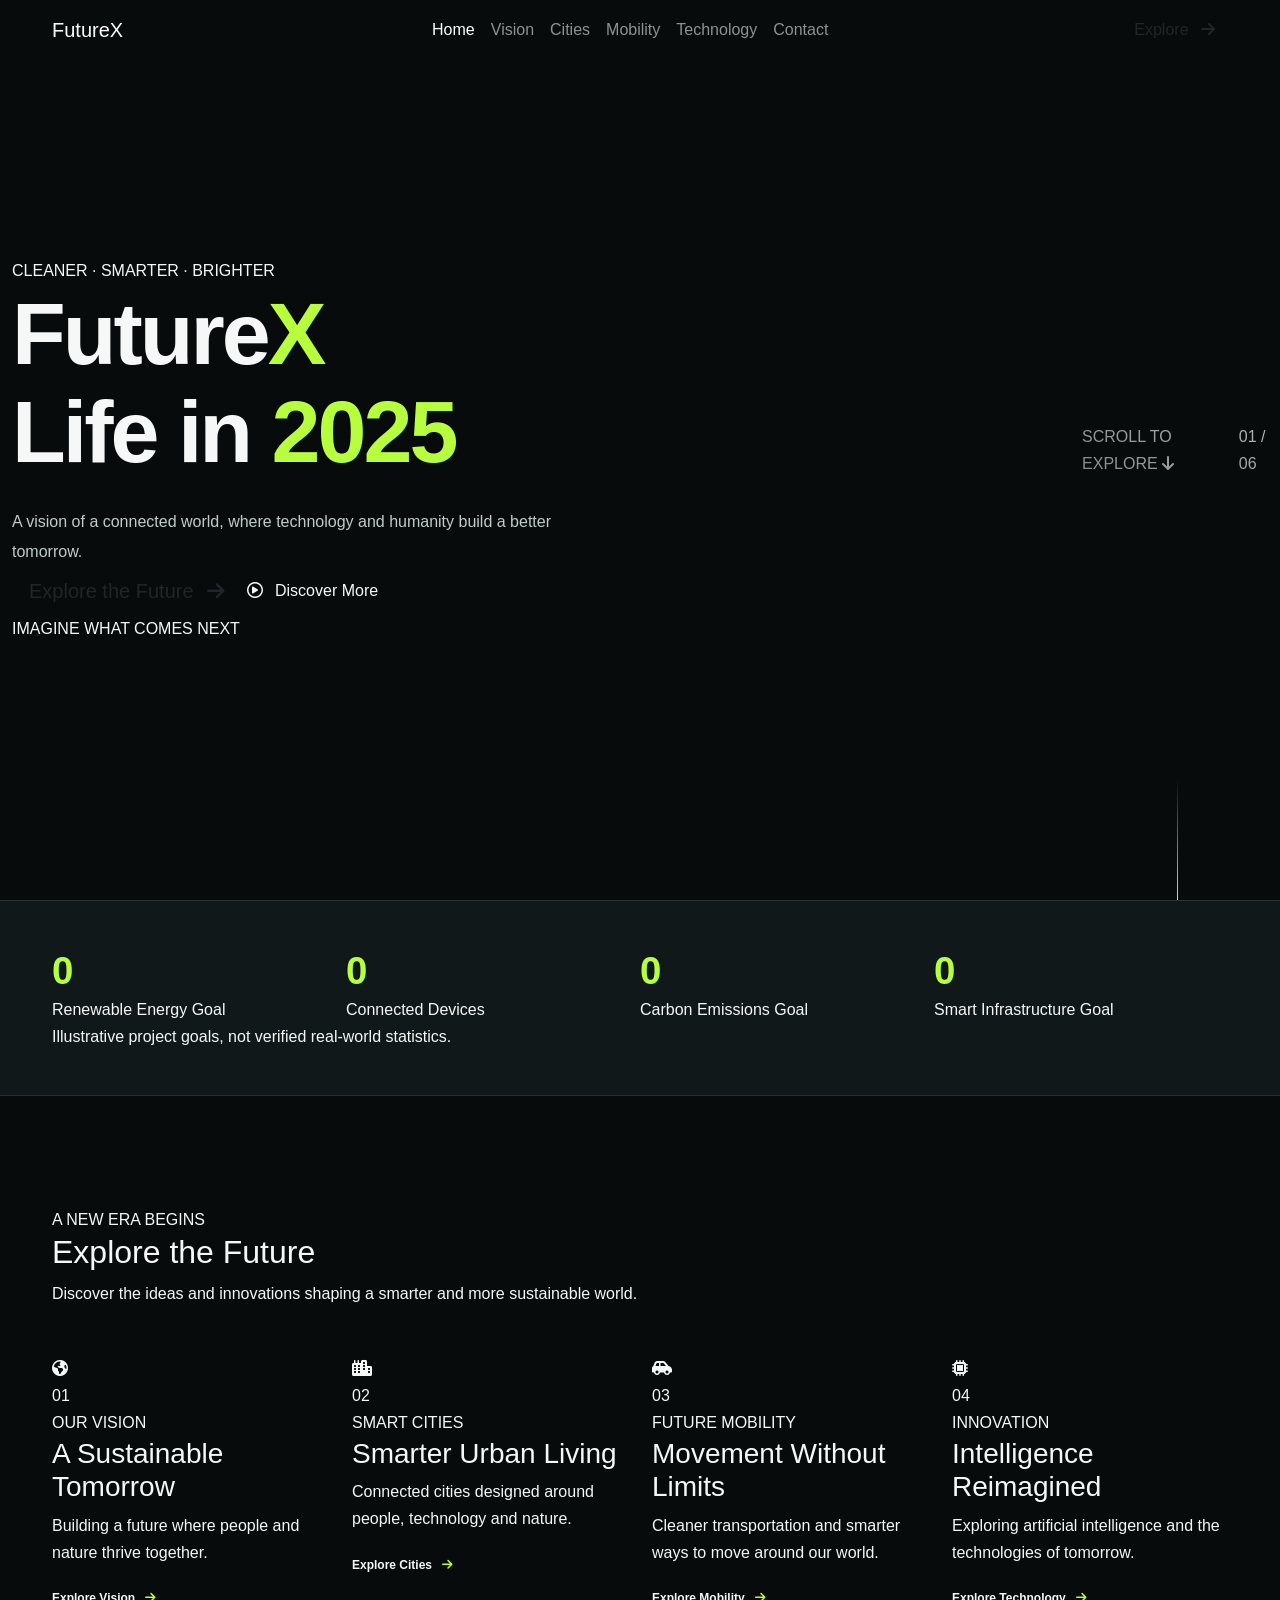
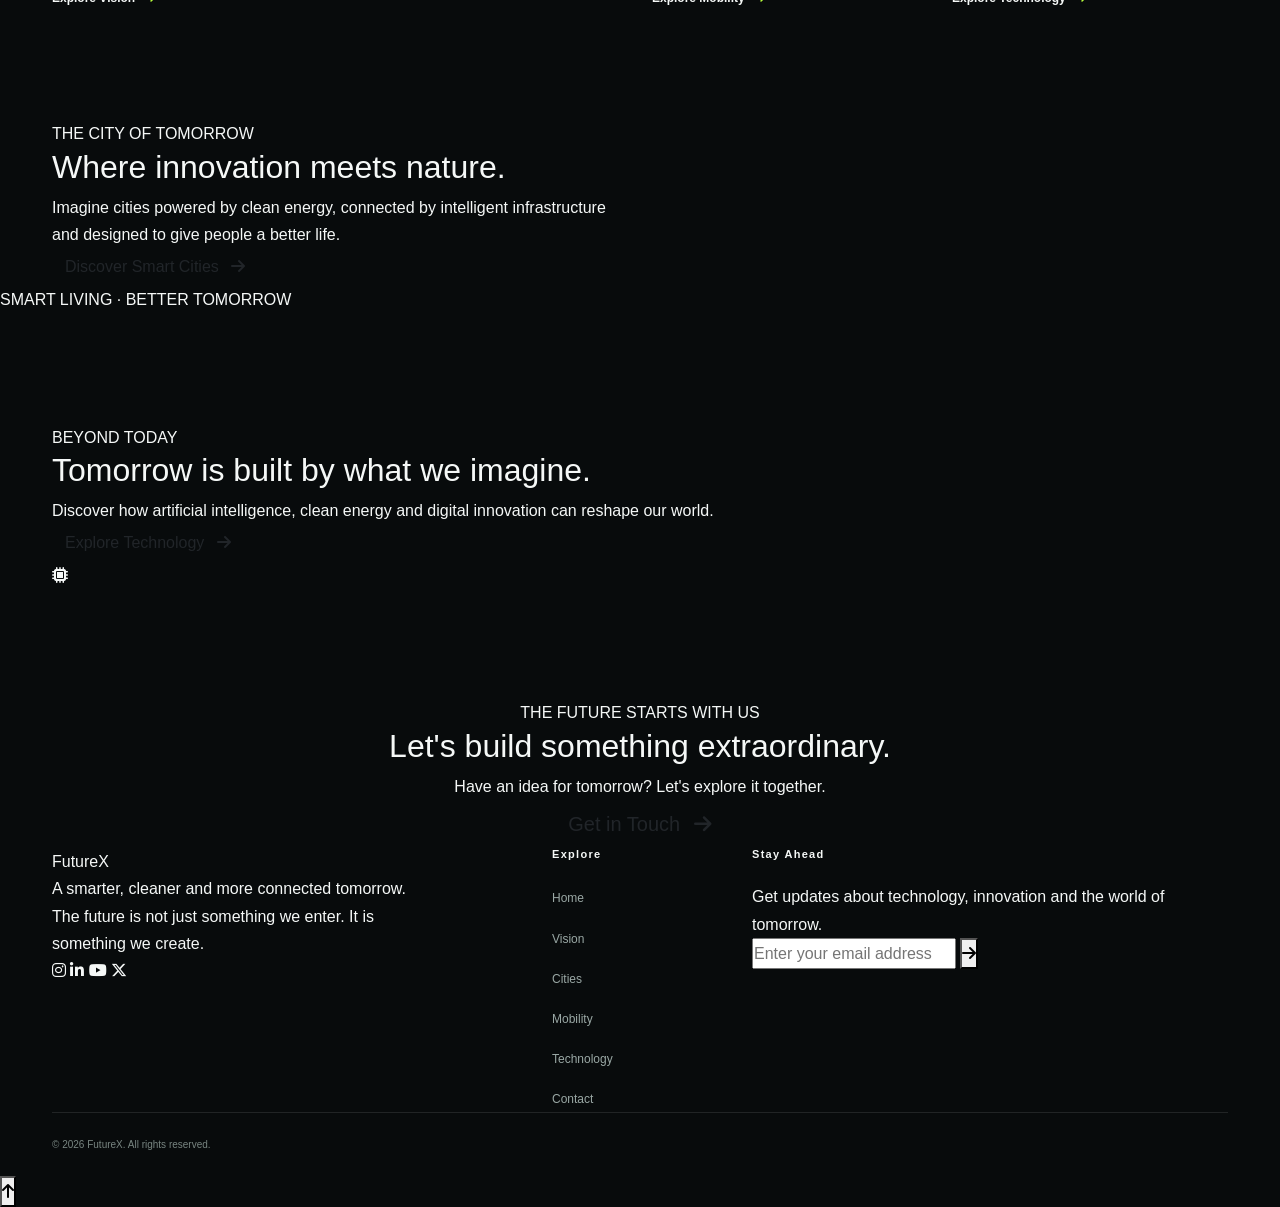
==== commit 612804c2: "another update index file" ====
--- a/index.html
+++ b/index.html
@@ -6,13 +6,13 @@
 
     <meta name="viewport" content="width=device-width, initial-scale=1.0" />
 
+    <title>FutureX | Life in 2025</title>
+
     <meta
       name="description"
-      content="FutureX — Explore life in 2050, from smart cities and electric mobility to artificial intelligence and future technology."
+      content="Discover the future of smart cities, advanced technology, sustainable mobility and a connected world."
     />
 
-    <title>FutureX | Life in 2050</title>
-
     <!-- Google Fonts -->
 
     <link rel="preconnect" href="https://fonts.googleapis.com" />
@@ -20,7 +20,7 @@
     <link rel="preconnect" href="https://fonts.gstatic.com" crossorigin />
 
     <link
-      href="https://fonts.googleapis.com/css2?family=DM+Sans:wght@400;500;600;700&family=Orbitron:wght@400;500;600;700;800&display=swap"
+      href="https://fonts.googleapis.com/css2?family=Inter:wght@400;500;600;700;800&display=swap"
       rel="stylesheet"
     />
 
@@ -34,42 +34,50 @@
     <!-- Font Awesome -->
 
     <link
-      href="https://cdnjs.cloudflare.com/ajax/libs/font-awesome/6.5.2/css/all.min.css"
       rel="stylesheet"
+      href="https://cdnjs.cloudflare.com/ajax/libs/font-awesome/6.7.2/css/all.min.css"
     />
 
-    <!-- Main CSS -->
+    <!-- Main CSS: we will create this at the end -->
 
     <link rel="stylesheet" href="style.css" />
   </head>
 
-  <body>
-    <!-- NAVBAR -->
-
-    <nav class="navbar navbar-expand-lg navbar-dark fixed-top future-navbar">
+  <body id="top">
+    <!-- =========================
+
+         NAVBAR
+
+    ========================== -->
+
+    <nav class="navbar navbar-expand-lg navbar-dark fixed-top fx-navbar">
       <div class="container">
-        <a class="navbar-brand future-logo" href="index.html">
-          FUTURE<span>X</span><small> LIFE IN 2050</small>
+        <!-- Logo -->
+
+        <a class="navbar-brand fx-logo" href="index.html">
+          Future<span>X</span>
         </a>
+
+        <!-- Mobile Menu Button -->
 
         <button
           class="navbar-toggler"
           type="button"
           data-bs-toggle="collapse"
-          data-bs-target="#futureNavbar"
-          aria-controls="futureNavbar"
+          data-bs-target="#mainNavbar"
+          aria-controls="mainNavbar"
           aria-expanded="false"
           aria-label="Toggle navigation"
         >
           <span class="navbar-toggler-icon"></span>
         </button>
 
-        <div class="collapse navbar-collapse" id="futureNavbar">
-          <ul class="navbar-nav ms-auto align-items-lg-center gap-lg-2">
+        <!-- Navigation Links -->
+
+        <div class="collapse navbar-collapse" id="mainNavbar">
+          <ul class="navbar-nav mx-auto">
             <li class="nav-item">
-              <a class="nav-link active" aria-current="page" href="index.html"
-                >Home</a
-              >
+              <a class="nav-link active" href="index.html">Home</a>
             </li>
 
             <li class="nav-item">
@@ -77,7 +85,7 @@
             </li>
 
             <li class="nav-item">
-              <a class="nav-link" href="cities.html">Smart Cities</a>
+              <a class="nav-link" href="cities.html">Cities</a>
             </li>
 
             <li class="nav-item">
@@ -91,687 +99,520 @@
             <li class="nav-item">
               <a class="nav-link" href="contact.html">Contact</a>
             </li>
-
-            <li class="nav-item ms-lg-2">
-              <a class="btn future-btn future-btn-small" href="vision.html">
-                Explore Future <i class="fa-solid fa-arrow-right ms-2"></i>
-              </a>
-            </li>
           </ul>
+
+          <a href="vision.html" class="btn btn-fx nav-cta">
+            Explore
+
+            <i class="fa-solid fa-arrow-right ms-2"></i>
+          </a>
         </div>
       </div>
     </nav>
 
     <main>
-      <!-- HERO SECTION -->
+      <!-- =========================
+
+             HERO SECTION
+
+        ========================== -->
 
       <section class="hero-section">
+        <!-- Background Image -->
+
+        <div class="hero-bg"></div>
+
+        <!-- Dark Overlay -->
+
         <div class="hero-overlay"></div>
 
-        <div class="container hero-content">
+        <div class="container hero-container">
           <div class="row align-items-center min-vh-100">
-            <div class="col-lg-8 col-xl-7">
-              <div class="hero-badge">
+            <div class="col-lg-8 hero-content">
+              <span class="eyebrow reveal">
                 <span class="status-dot"></span>
 
-                A NEW ERA IS COMING
-              </div>
-
-              <p class="hero-eyebrow">WELCOME TO THE YEAR 2050</p>
-
-              <h1 class="hero-title">
-                THE FUTURE<br />
-
-                IS <span>NOW.</span>
+                CLEANER · SMARTER · BRIGHTER
+              </span>
+
+              <h1 class="hero-title reveal">
+                Future<span>X</span>
+
+                <br />
+
+                Life in <span class="gradient-text">2025</span>
               </h1>
 
-              <p class="hero-description">
-                Imagine a world where intelligent cities breathe, clean energy
-                powers every home, and technology brings humanity closer to a
-                better tomorrow.
+              <p class="hero-description reveal">
+                A vision of a connected world, where technology and humanity
+                build a better tomorrow.
               </p>
 
-              <div class="hero-buttons">
-                <a href="vision.html" class="btn future-btn">
-                  Discover Our Vision
+              <div class="hero-actions reveal">
+                <a href="vision.html" class="btn btn-fx btn-lg">
+                  Explore the Future
 
                   <i class="fa-solid fa-arrow-right ms-2"></i>
                 </a>
 
-                <a href="#future-world" class="btn future-btn-outline">
-                  <i class="fa-solid fa-play me-2"></i>
-
-                  Explore the Future
+                <a href="#discover" class="hero-secondary-link">
+                  <i class="fa-regular fa-circle-play me-2"></i>
+
+                  Discover More
                 </a>
               </div>
 
-              <div class="hero-caption">
-                <span class="hero-line"></span>
-
-                <span>REIMAGINING TOMORROW, TODAY</span>
+              <div class="hero-note reveal">
+                <span class="hero-note-line"></span>
+
+                IMAGINE WHAT COMES NEXT
               </div>
             </div>
-
-            <div class="col-lg-4 d-none d-lg-flex justify-content-end">
-              <div class="hero-floating-card">
-                <span class="floating-icon">
-                  <i class="fa-solid fa-earth-americas"></i>
+          </div>
+        </div>
+
+        <!-- Scroll Indicator -->
+
+        <a href="#statistics" class="hero-scroll">
+          <span>SCROLL TO EXPLORE</span>
+
+          <i class="fa-solid fa-arrow-down"></i>
+        </a>
+
+        <div class="hero-index">01 <span>/</span> 06</div>
+      </section>
+
+      <!-- =========================
+
+             STATISTICS
+
+        ========================== -->
+
+      <section class="stats-section" id="statistics">
+        <div class="container">
+          <div class="row g-0">
+            <div class="col-6 col-lg-3">
+              <div class="stat-item reveal">
+                <span class="stat-number" data-count="100" data-suffix="%"
+                  >0</span
+                >
+
+                <p>Renewable Energy Goal</p>
+              </div>
+            </div>
+
+            <div class="col-6 col-lg-3">
+              <div class="stat-item reveal">
+                <span class="stat-number" data-count="10" data-suffix="B+"
+                  >0</span
+                >
+
+                <p>Connected Devices</p>
+              </div>
+            </div>
+
+            <div class="col-6 col-lg-3">
+              <div class="stat-item reveal">
+                <span class="stat-number" data-count="0" data-suffix="%"
+                  >0</span
+                >
+
+                <p>Carbon Emissions Goal</p>
+              </div>
+            </div>
+
+            <div class="col-6 col-lg-3">
+              <div class="stat-item reveal">
+                <span class="stat-number" data-count="100" data-suffix="%"
+                  >0</span
+                >
+
+                <p>Smart Infrastructure Goal</p>
+              </div>
+            </div>
+          </div>
+
+          <p class="stats-disclaimer">
+            Illustrative project goals, not verified real-world statistics.
+          </p>
+        </div>
+      </section>
+
+      <!-- =========================
+
+             DISCOVER THE FUTURE
+
+        ========================== -->
+
+      <section class="section-padding discover-section" id="discover">
+        <div class="container">
+          <div class="section-heading reveal">
+            <div>
+              <span class="eyebrow"> A NEW ERA BEGINS </span>
+
+              <h2>
+                Explore the
+
+                <span class="gradient-text">Future</span>
+              </h2>
+            </div>
+
+            <p>
+              Discover the ideas and innovations shaping a smarter and more
+              sustainable world.
+            </p>
+          </div>
+
+          <div class="row g-4">
+            <!-- Vision Card -->
+
+            <div class="col-md-6 col-xl-3">
+              <a href="vision.html" class="feature-card reveal">
+                <div class="feature-card-top">
+                  <div class="feature-icon">
+                    <i class="fa-solid fa-earth-americas"></i>
+                  </div>
+
+                  <span class="feature-number">01</span>
+                </div>
+
+                <span class="feature-category"> OUR VISION </span>
+
+                <h3>A Sustainable Tomorrow</h3>
+
+                <p>
+                  Building a future where people and nature thrive together.
+                </p>
+
+                <span class="card-link">
+                  Explore Vision
+
+                  <i class="fa-solid fa-arrow-right"></i>
                 </span>
-
-                <p class="floating-label">OUR SHARED FUTURE</p>
-
-                <h3>A Smarter Planet</h3>
-
-                <p>Technology and nature working together.</p>
-
-                <a href="cities.html">
-                  Discover smart cities
-                  <i class="fa-solid fa-arrow-up-right-from-square ms-1"></i>
+              </a>
+            </div>
+
+            <!-- Cities Card -->
+
+            <div class="col-md-6 col-xl-3">
+              <a href="cities.html" class="feature-card reveal">
+                <div class="feature-card-top">
+                  <div class="feature-icon">
+                    <i class="fa-solid fa-city"></i>
+                  </div>
+
+                  <span class="feature-number">02</span>
+                </div>
+
+                <span class="feature-category"> SMART CITIES </span>
+
+                <h3>Smarter Urban Living</h3>
+
+                <p>
+                  Connected cities designed around people, technology and
+                  nature.
+                </p>
+
+                <span class="card-link">
+                  Explore Cities
+
+                  <i class="fa-solid fa-arrow-right"></i>
+                </span>
+              </a>
+            </div>
+
+            <!-- Mobility Card -->
+
+            <div class="col-md-6 col-xl-3">
+              <a href="mobility.html" class="feature-card reveal">
+                <div class="feature-card-top">
+                  <div class="feature-icon">
+                    <i class="fa-solid fa-car-side"></i>
+                  </div>
+
+                  <span class="feature-number">03</span>
+                </div>
+
+                <span class="feature-category"> FUTURE MOBILITY </span>
+
+                <h3>Movement Without Limits</h3>
+
+                <p>
+                  Cleaner transportation and smarter ways to move around our
+                  world.
+                </p>
+
+                <span class="card-link">
+                  Explore Mobility
+
+                  <i class="fa-solid fa-arrow-right"></i>
+                </span>
+              </a>
+            </div>
+
+            <!-- Technology Card -->
+
+            <div class="col-md-6 col-xl-3">
+              <a href="technology.html" class="feature-card reveal">
+                <div class="feature-card-top">
+                  <div class="feature-icon">
+                    <i class="fa-solid fa-microchip"></i>
+                  </div>
+
+                  <span class="feature-number">04</span>
+                </div>
+
+                <span class="feature-category"> INNOVATION </span>
+
+                <h3>Intelligence Reimagined</h3>
+
+                <p>
+                  Exploring artificial intelligence and the technologies of
+                  tomorrow.
+                </p>
+
+                <span class="card-link">
+                  Explore Technology
+
+                  <i class="fa-solid fa-arrow-right"></i>
+                </span>
+              </a>
+            </div>
+          </div>
+        </div>
+      </section>
+
+      <!-- =========================
+
+             SMART CITY SHOWCASE
+
+        ========================== -->
+
+      <section class="showcase-section">
+        <div class="showcase-bg"></div>
+
+        <div class="container">
+          <div class="row align-items-center">
+            <div class="col-lg-6">
+              <div class="showcase-content reveal">
+                <span class="eyebrow"> THE CITY OF TOMORROW </span>
+
+                <h2>
+                  Where innovation meets
+                  <span class="gradient-text">nature.</span>
+                </h2>
+
+                <p>
+                  Imagine cities powered by clean energy, connected by
+                  intelligent infrastructure and designed to give people a
+                  better life.
+                </p>
+
+                <a href="cities.html" class="btn btn-fx">
+                  Discover Smart Cities
+
+                  <i class="fa-solid fa-arrow-right ms-2"></i>
                 </a>
               </div>
             </div>
           </div>
         </div>
 
-        <a
-          href="#future-world"
-          class="scroll-indicator"
-          aria-label="Scroll down"
-        >
-          <span>SCROLL TO EXPLORE</span>
-
-          <i class="fa-solid fa-chevron-down"></i>
-        </a>
-
-        <div class="hero-coordinate">51°30'26.4"N — FUTURE EARTH</div>
+        <div class="showcase-label">SMART LIVING · BETTER TOMORROW</div>
       </section>
 
-      <!-- INTRODUCTION -->
-
-      <section class="section-padding intro-section" id="future-world">
+      <!-- =========================
+
+             FUTURE TECHNOLOGY
+
+        ========================== -->
+
+      <section class="section-padding technology-preview">
         <div class="container">
-          <div class="row align-items-center g-5">
-            <div class="col-lg-6">
-              <div class="section-image-wrap intro-image-wrap">
-                <img
-                  src="https://images.unsplash.com/photo-1519608487953-e999c86e7455?auto=format&fit=crop&w=1200&q=85"
-                  alt="A futuristic view of Earth and the night sky"
-                  class="section-image"
-                  loading="lazy"
-                />
-
-                <div class="image-label">
-                  <span class="status-dot"></span>
-
-                  THE WORLD OF TOMORROW
-                </div>
-
-                <div class="image-corner-mark">FX / 2050</div>
-              </div>
-            </div>
-
-            <div class="col-lg-6">
-              <p class="section-eyebrow">01 / THE BIG PICTURE</p>
-
-              <h2 class="section-title">
-                A DIFFERENT WORLD.<br />
-
-                <span>A NEW POSSIBILITY.</span>
+          <div class="tech-banner reveal">
+            <div class="tech-banner-content">
+              <span class="eyebrow"> BEYOND TODAY </span>
+
+              <h2>
+                Tomorrow is built by what we
+
+                <span class="gradient-text">imagine.</span>
               </h2>
 
-              <p class="section-description">
-                What will life look like in 2050? Our homes, cities,
-                transportation and everyday experiences could change in
-                extraordinary ways. FutureX explores these possibilities through
-                innovation, sustainability and human creativity.
+              <p>
+                Discover how artificial intelligence, clean energy and digital
+                innovation can reshape our world.
               </p>
 
-              <p class="section-description">
-                The future is not simply something we wait for. It is something
-                we shape through the choices we make today.
-              </p>
-
-              <a href="vision.html" class="text-link">
-                Explore our vision
-
-                <i class="fa-solid fa-arrow-right"></i>
-              </a>
-
-              <div class="intro-mini-stats">
-                <div>
-                  <h3>2050</h3>
-
-                  <p>Our future horizon</p>
-                </div>
-
-                <div>
-                  <h3>01</h3>
-
-                  <p>Shared planet</p>
-                </div>
-
-                <div>
-                  <h3>∞</h3>
-
-                  <p>Possibilities</p>
-                </div>
-              </div>
+              <a href="technology.html" class="btn btn-fx">
+                Explore Technology
+
+                <i class="fa-solid fa-arrow-right ms-2"></i>
+              </a>
+            </div>
+
+            <div class="tech-decoration" aria-hidden="true">
+              <div class="tech-orbit orbit-one"></div>
+
+              <div class="tech-orbit orbit-two"></div>
+
+              <i class="fa-solid fa-microchip"></i>
             </div>
           </div>
         </div>
       </section>
 
-      <!-- FUTURE STATS -->
-
-      <section class="stats-section">
-        <div class="container">
-          <div class="row g-4">
-            <div class="col-6 col-lg-3">
-              <div class="stat-card">
-                <div class="stat-icon">
-                  <i class="fa-solid fa-solar-panel"></i>
-                </div>
-
-                <h3>Clean Energy</h3>
-
-                <p>A future powered by renewable possibilities.</p>
-              </div>
-            </div>
-
-            <div class="col-6 col-lg-3">
-              <div class="stat-card">
-                <div class="stat-icon"><i class="fa-solid fa-city"></i></div>
-
-                <h3>Smart Cities</h3>
-
-                <p>Urban spaces designed for people and nature.</p>
-              </div>
-            </div>
-
-            <div class="col-6 col-lg-3">
-              <div class="stat-card">
-                <div class="stat-icon">
-                  <i class="fa-solid fa-microchip"></i>
-                </div>
-
-                <h3>AI Innovation</h3>
-
-                <p>Intelligent systems supporting everyday life.</p>
-              </div>
-            </div>
-
-            <div class="col-6 col-lg-3">
-              <div class="stat-card">
-                <div class="stat-icon"><i class="fa-solid fa-leaf"></i></div>
-
-                <h3>Green Living</h3>
-
-                <p>A more thoughtful relationship with our planet.</p>
-              </div>
-            </div>
-          </div>
-        </div>
-      </section>
-
-      <!-- FUTURE PILLARS -->
-
-      <section class="section-padding pillars-section">
-        <div class="container">
-          <div class="section-heading text-center">
-            <p class="section-eyebrow">02 / THE NEXT FRONTIER</p>
-
-            <h2 class="section-title">FOUR PILLARS OF <span>TOMORROW</span></h2>
-
-            <p class="section-description mx-auto">
-              Explore the ideas and innovations that could redefine the way we
-              live, move, build and connect.
-            </p>
-          </div>
-
-          <div class="row g-4 mt-3">
-            <!-- VISION CARD -->
-
-            <div class="col-md-6 col-xl-3">
-              <article class="future-card">
-                <div class="future-card-image">
-                  <img
-                    src="https://images.unsplash.com/photo-1451187580459-43490279c0fa?auto=format&fit=crop&w=900&q=85"
-                    alt="Planet Earth viewed from space"
-                    loading="lazy"
-                  />
-
-                  <span class="card-number">01</span>
-                </div>
-
-                <div class="future-card-body">
-                  <span class="card-category">THE BIG IDEA</span>
-
-                  <h3>Our Vision</h3>
-
-                  <p>
-                    Discover a future built around human potential,
-                    responsibility and progress.
-                  </p>
-
-                  <a
-                    href="vision.html"
-                    class="card-link"
-                    aria-label="Explore our vision"
-                  >
-                    Explore vision <i class="fa-solid fa-arrow-right"></i>
-                  </a>
-                </div>
-              </article>
-            </div>
-
-            <!-- CITIES CARD -->
-
-            <div class="col-md-6 col-xl-3">
-              <article class="future-card">
-                <div class="future-card-image">
-                  <img
-                    src="https://images.unsplash.com/photo-1511818966892-d7d671e672a2?auto=format&fit=crop&w=900&q=85"
-                    alt="Modern architecture in a city"
-                    loading="lazy"
-                  />
-
-                  <span class="card-number">02</span>
-                </div>
-
-                <div class="future-card-body">
-                  <span class="card-category">URBAN EVOLUTION</span>
-
-                  <h3>Smart Cities</h3>
-
-                  <p>
-                    Explore connected urban spaces, intelligent buildings and
-                    greener ways of living.
-                  </p>
-
-                  <a
-                    href="cities.html"
-                    class="card-link"
-                    aria-label="Explore smart cities"
-                  >
-                    Explore cities <i class="fa-solid fa-arrow-right"></i>
-                  </a>
-                </div>
-              </article>
-            </div>
-
-            <!-- MOBILITY CARD -->
-
-            <div class="col-md-6 col-xl-3">
-              <article class="future-card">
-                <div class="future-card-image">
-                  <img
-                    src="https://images.unsplash.com/photo-1593941707882-a5bba14938c7?auto=format&fit=crop&w=900&q=85"
-                    alt="Electric vehicle charging"
-                    loading="lazy"
-                  />
-
-                  <span class="card-number">03</span>
-                </div>
-
-                <div class="future-card-body">
-                  <span class="card-category">BEYOND THE ROAD</span>
-
-                  <h3>Future Mobility</h3>
-
-                  <p>
-                    Discover electric transportation and emerging ideas for
-                    moving through tomorrow.
-                  </p>
-
-                  <a
-                    href="mobility.html"
-                    class="card-link"
-                    aria-label="Explore future mobility"
-                  >
-                    Explore mobility <i class="fa-solid fa-arrow-right"></i>
-                  </a>
-                </div>
-              </article>
-            </div>
-
-            <!-- TECHNOLOGY CARD -->
-
-            <div class="col-md-6 col-xl-3">
-              <article class="future-card">
-                <div class="future-card-image">
-                  <img
-                    src="https://images.unsplash.com/photo-1677442136019-21780ecad995?auto=format&fit=crop&w=900&q=85"
-                    alt="Artificial intelligence concept"
-                    loading="lazy"
-                  />
-
-                  <span class="card-number">04</span>
-                </div>
-
-                <div class="future-card-body">
-                  <span class="card-category">DIGITAL REVOLUTION</span>
-
-                  <h3>Technology</h3>
-
-                  <p>
-                    See how artificial intelligence, robotics and innovation may
-                    influence our daily lives.
-                  </p>
-
-                  <a
-                    href="technology.html"
-                    class="card-link"
-                    aria-label="Explore future technology"
-                  >
-                    Explore technology <i class="fa-solid fa-arrow-right"></i>
-                  </a>
-                </div>
-              </article>
-            </div>
-          </div>
-        </div>
-      </section>
-
-      <!-- FEATURE SECTION -->
-
-      <section class="feature-section">
-        <div class="container">
-          <div class="row align-items-center g-5">
-            <div class="col-lg-6">
-              <div class="feature-image-wrap">
-                <img
-                  src="https://images.unsplash.com/photo-1480714378408-67cf0d13bc1b?auto=format&fit=crop&w=1200&q=85"
-                  alt="Contemporary city skyline"
-                  loading="lazy"
-                />
-
-                <div class="feature-image-caption">
-                  <span class="status-dot"></span>
-
-                  REIMAGINE URBAN LIFE
-                </div>
-              </div>
-            </div>
-
-            <div class="col-lg-6">
-              <p class="section-eyebrow">03 / LIVING DIFFERENTLY</p>
-
-              <h2 class="section-title">
-                BUILDING A FUTURE<br />
-
-                <span>WORTH LIVING IN.</span>
-              </h2>
-
-              <p class="section-description">
-                The most exciting future is not only more advanced. It is also
-                more accessible, more sustainable and more connected to what
-                people truly need.
-              </p>
-
-              <div class="feature-list">
-                <div class="feature-list-item">
-                  <span class="feature-check"
-                    ><i class="fa-solid fa-check"></i
-                  ></span>
-
-                  <div>
-                    <h4>Designed Around People</h4>
-
-                    <p>Technology that supports people and communities.</p>
-                  </div>
-                </div>
-
-                <div class="feature-list-item">
-                  <span class="feature-check"
-                    ><i class="fa-solid fa-check"></i
-                  ></span>
-
-                  <div>
-                    <h4>Inspired by Nature</h4>
-
-                    <p>Ideas that value resources and the natural world.</p>
-                  </div>
-                </div>
-
-                <div class="feature-list-item">
-                  <span class="feature-check"
-                    ><i class="fa-solid fa-check"></i
-                  ></span>
-
-                  <div>
-                    <h4>Driven by Innovation</h4>
-
-                    <p>New possibilities shaped by imagination and research.</p>
-                  </div>
-                </div>
-              </div>
-
-              <a href="technology.html" class="btn future-btn mt-3">
-                Discover What's Next
-
-                <i class="fa-solid fa-arrow-right ms-2"></i>
-              </a>
-            </div>
-          </div>
-        </div>
-      </section>
-
-      <!-- QUOTE SECTION -->
-
-      <section class="quote-section">
-        <div class="container">
-          <div class="quote-content text-center">
-            <span class="quote-icon"
-              ><i class="fa-solid fa-quote-left"></i
-            ></span>
-
-            <p class="quote-label">A THOUGHT FOR TOMORROW</p>
+      <!-- =========================
+
+             CONTACT CTA
+
+        ========================== -->
+
+      <section class="cta-section">
+        <div class="container text-center">
+          <div class="cta-content reveal">
+            <span class="eyebrow"> THE FUTURE STARTS WITH US </span>
 
             <h2>
-              “The future is shaped by<br />
-
-              <span>what we create today.</span>”
+              Let's build something
+
+              <span class="gradient-text">extraordinary.</span>
             </h2>
 
-            <p class="quote-note">
-              Every idea begins with the courage to imagine something better.
-            </p>
-          </div>
-        </div>
-      </section>
-
-      <!-- NEWSLETTER -->
-
-      <section class="section-padding newsletter-section">
-        <div class="container">
-          <div class="newsletter-box">
-            <div class="row align-items-center g-4">
-              <div class="col-lg-6">
-                <p class="section-eyebrow">STAY AHEAD OF TOMORROW</p>
-
-                <h2 class="section-title">
-                  THE FUTURE<br />
-
-                  <span>STARTS HERE.</span>
-                </h2>
-
-                <p class="section-description mb-lg-0">
-                  Join our newsletter for fresh ideas, emerging technologies and
-                  inspiration from the world of tomorrow.
-                </p>
-              </div>
-
-              <div class="col-lg-6">
-                <form id="newsletterForm" class="newsletter-form" novalidate>
-                  <label for="newsletterEmail" class="form-label">
-                    Your email address
-                  </label>
-
-                  <div class="newsletter-input-group">
-                    <input
-                      type="email"
-                      id="newsletterEmail"
-                      name="email"
-                      class="form-control"
-                      placeholder="you@example.com"
-                      autocomplete="email"
-                      required
-                    />
-
-                    <button type="submit" class="btn future-btn">
-                      Join Us <i class="fa-solid fa-arrow-right ms-2"></i>
-                    </button>
-                  </div>
-
-                  <p
-                    id="newsletterFeedback"
-                    class="form-feedback"
-                    aria-live="polite"
-                  ></p>
-
-                  <p class="newsletter-privacy">
-                    <i class="fa-solid fa-shield-halved me-2"></i>
-
-                    Your inbox, your choice. No unnecessary emails.
-                  </p>
-                </form>
-              </div>
-            </div>
+            <p>Have an idea for tomorrow? Let's explore it together.</p>
+
+            <a href="contact.html" class="btn btn-fx btn-lg">
+              Get in Touch
+
+              <i class="fa-solid fa-arrow-right ms-2"></i>
+            </a>
           </div>
         </div>
       </section>
     </main>
 
-    <!-- FOOTER -->
-
-    <footer class="future-footer">
+    <!-- =========================
+
+         FOOTER
+
+    ========================== -->
+
+    <footer class="fx-footer">
       <div class="container">
-        <div class="row g-5 footer-main">
-          <div class="col-lg-4 col-md-6">
-            <a class="footer-logo" href="index.html"> FUTURE<span>X</span> </a>
-
-            <p class="footer-about">
-              Exploring the possibilities of life in 2050 through technology,
-              sustainable thinking and human imagination.
+        <div class="row gy-5">
+          <!-- Brand -->
+
+          <div class="col-lg-4">
+            <a href="index.html" class="footer-logo"> Future<span>X</span> </a>
+
+            <p class="footer-description">
+              A smarter, cleaner and more connected tomorrow. The future is not
+              just something we enter. It is something we create.
             </p>
 
-            <div class="footer-socials">
-              <a
-                href="https://www.instagram.com/"
-                target="_blank"
-                rel="noopener noreferrer"
-                aria-label="Instagram"
-              >
+            <div class="social-links">
+              <a href="https://www.instagram.com/" aria-label="Instagram">
                 <i class="fa-brands fa-instagram"></i>
               </a>
 
-              <a
-                href="https://www.linkedin.com/"
-                target="_blank"
-                rel="noopener noreferrer"
-                aria-label="LinkedIn"
-              >
+              <a href="https://www.linkedin.com/" aria-label="LinkedIn">
                 <i class="fa-brands fa-linkedin-in"></i>
               </a>
 
-              <a
-                href="https://www.youtube.com/"
-                target="_blank"
-                rel="noopener noreferrer"
-                aria-label="YouTube"
-              >
+              <a href="https://www.youtube.com/" aria-label="YouTube">
                 <i class="fa-brands fa-youtube"></i>
               </a>
 
-              <a
-                href="https://x.com/"
-                target="_blank"
-                rel="noopener noreferrer"
-                aria-label="X"
-              >
+              <a href="https://x.com/" aria-label="X">
                 <i class="fa-brands fa-x-twitter"></i>
               </a>
             </div>
           </div>
 
-          <div class="col-6 col-lg-2 col-md-3">
+          <!-- Quick Links -->
+
+          <div class="col-6 col-lg-2 offset-lg-1">
             <h4 class="footer-heading">Explore</h4>
 
             <ul class="footer-links">
               <li><a href="index.html">Home</a></li>
 
-              <li><a href="vision.html">Our Vision</a></li>
-
-              <li><a href="cities.html">Smart Cities</a></li>
+              <li><a href="vision.html">Vision</a></li>
+
+              <li><a href="cities.html">Cities</a></li>
 
               <li><a href="mobility.html">Mobility</a></li>
+
+              <li><a href="technology.html">Technology</a></li>
+
+              <li><a href="contact.html">Contact</a></li>
             </ul>
           </div>
 
-          <div class="col-6 col-lg-2 col-md-3">
-            <h4 class="footer-heading">Discover</h4>
-
-            <ul class="footer-links">
-              <li><a href="technology.html">Technology</a></li>
-
-              <li><a href="contact.html">Contact Us</a></li>
-
-              <li><a href="#future-world">Our Mission</a></li>
-
-              <li><a href="vision.html">The Future</a></li>
-            </ul>
-          </div>
-
-          <div class="col-lg-4 col-md-6">
-            <h4 class="footer-heading">A Better Tomorrow</h4>
-
-            <p class="footer-about">
-              Big changes begin with small ideas. Keep exploring and imagine
-              what the next generation can achieve.
+          <!-- Newsletter -->
+
+          <div class="col-lg-5">
+            <h4 class="footer-heading">Stay Ahead</h4>
+
+            <p class="footer-description">
+              Get updates about technology, innovation and the world of
+              tomorrow.
             </p>
 
-            <a href="contact.html" class="footer-contact-link">
-              Let's connect
-              <i class="fa-solid fa-arrow-up-right-from-square ms-2"></i>
-            </a>
-          </div>
-        </div>
+            <form class="newsletter-form" id="newsletterForm">
+              <label for="newsletterEmail" class="visually-hidden">
+                Email address
+              </label>
+
+              <input
+                type="email"
+                id="newsletterEmail"
+                placeholder="Enter your email address"
+                required
+              />
+
+              <button type="submit" aria-label="Subscribe">
+                <i class="fa-solid fa-arrow-right"></i>
+              </button>
+            </form>
+
+            <p
+              class="form-message"
+              id="newsletterMessage"
+              aria-live="polite"
+            ></p>
+          </div>
+        </div>
+
+        <!-- Footer Bottom -->
 
         <div class="footer-bottom">
           <p>
-            © <span id="currentYear">2026</span> FutureX. All rights reserved.
+            © <span id="currentYear">2025</span>
+
+            FutureX. All rights reserved.
           </p>
 
-          <p>DESIGNED FOR TOMORROW <span class="footer-star">✦</span></p>
+          <a href="#top" class="back-to-top">
+            Back to top
+
+            <i class="fa-solid fa-arrow-up ms-1"></i>
+          </a>
         </div>
       </div>
     </footer>
 
-    <!-- BACK TO TOP -->
-
-    <button
-      id="backToTop"
-      class="back-to-top"
-      type="button"
-      aria-label="Back to top"
-    >
+    <!-- Back To Top Button -->
+
+    <button class="back-top-button" id="backTop" aria-label="Back to top">
       <i class="fa-solid fa-arrow-up"></i>
     </button>
 
-    <!-- TOAST MESSAGE -->
-
-    <div
-      id="toastMessage"
-      class="future-toast"
-      role="status"
-      aria-live="polite"
-    ></div>
-
-    <!-- Bootstrap JS -->
+    <!-- Bootstrap JavaScript -->
 
     <script src="https://cdn.jsdelivr.net/npm/bootstrap@5.3.8/dist/js/bootstrap.bundle.min.js"></script>
 
-    <!-- Main JavaScript -->
+    <!-- Our JavaScript: we will create it at the end -->
 
     <script src="main.js"></script>
   </body>
--- a/style.css
+++ b/style.css
@@ -1,51 +1,70 @@
-/* ========================================
-   FutureX - Main Stylesheet
-   ======================================== */
-
-/* 1. Global Settings */
+/* =========================================================
+   FUTUREX — LIFE IN 2050
+   Main stylesheet
+   Responsive design: Desktop, Tablet and Mobile
+========================================================= */
+
+/* ---------- 1. ROOT & RESET ---------- */
+
 :root {
-  --bg: #070b19;
-  --bg-light: #0d1428;
-  --card: #101a30;
-  --text: #f4f7ff;
-  --muted: #a0aec8;
-  --cyan: #6ce9ff;
-  --blue: #718cff;
-  --purple: #bd8aff;
-  --border: rgba(167, 190, 255, 0.15);
-  --gradient: linear-gradient(110deg, #6ce9ff, #7c9cff, #c29aff);
-  --radius: 20px;
-  --shadow: 0 20px 60px rgba(0, 0, 0, 0.25);
+  --black: #080b0c;
+  --black-soft: #0d1213;
+  --surface: #111819;
+  --surface-light: #172021;
+  --white: #f5f8f7;
+  --muted: #9aa8a5;
+  --green: #b7ff3c;
+  --green-dark: #8bd523;
+  --border: rgba(255, 255, 255, 0.1);
+  --border-green: rgba(183, 255, 60, 0.28);
+  --font-main: "DM Sans", sans-serif;
+  --font-display: "Orbitron", sans-serif;
+  --transition: 0.35s ease;
+  --container-width: 1200px;
+  --section-space: 110px;
 }
 
 * {
-  box-sizing: border-box;
   margin: 0;
   padding: 0;
+  box-sizing: border-box;
 }
 
 html {
   scroll-behavior: smooth;
-  scroll-padding-top: 100px;
+  scroll-padding-top: 90px;
 }
 
 body {
-  background: var(--bg);
-  color: var(--text);
-  font-family: "Inter", sans-serif;
+  font-family: var(--font-main);
+  background: var(--black);
+  color: var(--white);
   line-height: 1.7;
   overflow-x: hidden;
+}
+
+body,
+button,
+input,
+textarea,
+select {
+  font-family: var(--font-main);
+}
+
+body::selection,
+body *::selection {
+  background: var(--green);
+  color: var(--black);
+}
+
+img {
+  display: block;
+  max-width: 100%;
 }
 
 a {
   color: inherit;
   text-decoration: none;
-  transition: 0.3s ease;
-}
-
-img {
-  display: block;
-  max-width: 100%;
 }
 
 button,
@@ -55,547 +74,1460 @@
   font: inherit;
 }
 
+button,
+a {
+  -webkit-tap-highlight-color: transparent;
+}
+
+button:focus-visible,
+a:focus-visible,
+input:focus-visible,
+textarea:focus-visible,
+select:focus-visible {
+  outline: 2px solid var(--green);
+  outline-offset: 4px;
+}
+
+ul {
+  list-style: none;
+  padding-left: 0;
+  margin-bottom: 0;
+}
+
+p {
+  margin-bottom: 0;
+}
+
+section {
+  position: relative;
+}
+
 .container {
-  max-width: 1200px;
-}
-
-/* 2. Text and Headings */
-h1,
-h2,
-h3,
-h4,
-h5,
-h6 {
-  color: var(--text);
+  max-width: var(--container-width);
+}
+
+/* ---------- 2. REUSABLE TEXT ---------- */
+
+.section-padding {
+  padding: var(--section-space) 0;
+}
+
+.section-heading {
+  margin-bottom: 48px;
+}
+
+.section-eyebrow {
+  display: flex;
+  align-items: center;
+  gap: 10px;
+  color: var(--green);
+  font-family: var(--font-display);
+  font-size: 10px;
+  font-weight: 600;
+  letter-spacing: 2.4px;
+  margin-bottom: 22px;
+}
+
+.section-eyebrow > span {
+  display: inline-block;
+  width: 25px;
+  height: 2px;
+  background: var(--green);
+  flex-shrink: 0;
+}
+
+.section-title {
+  color: var(--white);
+  font-family: var(--font-display);
+  font-size: clamp(29px, 4vw, 48px);
   font-weight: 700;
-  line-height: 1.2;
-}
-
-p {
+  line-height: 1.25;
+  letter-spacing: -1.4px;
+  margin-bottom: 22px;
+}
+
+.section-title > span {
+  color: var(--green);
+}
+
+.section-description {
   color: var(--muted);
-}
-
-.text-gradient {
-  background: var(--gradient);
-  -webkit-background-clip: text;
-  background-clip: text;
-  -webkit-text-fill-color: transparent;
-}
-
-.section-label {
-  display: inline-block;
-  color: var(--cyan);
-  font-size: 0.75rem;
-  font-weight: 700;
-  letter-spacing: 2px;
-  text-transform: uppercase;
-}
-
-.section-padding {
-  padding: 100px 0;
-}
-
-.section-heading {
-  max-width: 750px;
+  max-width: 540px;
+  font-size: 15px;
+  line-height: 1.95;
+}
+
+.text-center .section-eyebrow {
+  justify-content: center;
+}
+
+.text-center .section-description {
   margin-left: auto;
   margin-right: auto;
 }
 
-.section-heading h2,
-.section-title {
-  font-size: clamp(2rem, 4vw, 3.3rem);
-  margin-top: 15px;
-  letter-spacing: -1.5px;
-}
-
-.section-heading p {
-  margin-top: 18px;
-}
-
-/* 3. Navigation */
-.navbar {
-  padding: 18px 0;
-  background: rgba(7, 11, 25, 0.88);
+.text-link {
+  display: inline-flex;
+  align-items: center;
+  gap: 5px;
+  color: var(--green);
+  font-size: 13px;
+  font-weight: 700;
+  margin-top: 25px;
+  transition: var(--transition);
+}
+
+.text-link:hover {
+  color: var(--white);
+  gap: 12px;
+}
+
+/* ---------- 3. NAVIGATION ---------- */
+
+.future-navbar {
+  position: sticky;
+  top: 0;
+  z-index: 1000;
+  min-height: 82px;
+  padding: 15px 0;
+  background: rgba(8, 11, 12, 0.92);
   border-bottom: 1px solid var(--border);
   backdrop-filter: blur(18px);
-  z-index: 1000;
-}
-
-.navbar-brand {
-  display: flex;
-  align-items: center;
-  gap: 8px;
-  color: var(--text) !important;
-  font-size: 1.5rem;
-  letter-spacing: -1px;
-}
-
-.brand-icon {
-  color: var(--cyan);
-}
-
-.brand-highlight {
-  color: var(--cyan);
-}
-
-.navbar-nav {
-  gap: 8px;
-}
-
-.navbar .nav-link {
+  -webkit-backdrop-filter: blur(18px);
+}
+
+.future-logo {
+  display: inline-flex;
+  align-items: center;
+  gap: 7px;
+  color: var(--white) !important;
+  font-family: var(--font-display);
+  font-size: 19px;
+  font-weight: 800;
+  letter-spacing: 1px;
+  white-space: nowrap;
+}
+
+.future-logo > span:last-child {
+  color: var(--green);
+}
+
+.logo-mark {
+  display: inline-flex;
+  align-items: center;
+  justify-content: center;
+  width: 34px;
+  height: 34px;
+  background: var(--green);
+  color: var(--black);
+  border-radius: 8px 2px 8px 2px;
+  font-family: var(--font-display);
+  font-size: 20px;
+  font-weight: 800;
+  transition: transform var(--transition);
+}
+
+.future-logo:hover .logo-mark {
+  transform: rotate(-8deg);
+}
+
+.future-navbar .navbar-nav {
+  gap: 5px;
+}
+
+.future-navbar .nav-link {
   position: relative;
-  color: var(--muted);
-  font-size: 0.86rem;
-  padding: 10px 12px !important;
-  transition: color 0.25s ease;
-}
-
-.navbar .nav-link:hover,
-.navbar .nav-link.active {
-  color: var(--cyan);
-}
-
-.navbar .nav-link::after {
+  padding: 12px 11px !important;
+  color: #b5c0bd;
+  font-size: 12px;
+  font-weight: 600;
+  transition: var(--transition);
+}
+
+.future-navbar .nav-link::after {
+  position: absolute;
+  bottom: 5px;
+  left: 11px;
+  width: 0;
+  height: 2px;
+  background: var(--green);
   content: "";
-  position: absolute;
-  left: 12px;
-  right: 12px;
-  bottom: 3px;
-  height: 2px;
-  background: var(--gradient);
-  transform: scaleX(0);
-  transition: transform 0.25s ease;
-}
-
-.navbar .nav-link:hover::after,
-.navbar .nav-link.active::after {
-  transform: scaleX(1);
-}
-
-.navbar-toggler {
-  border: 1px solid var(--border);
-}
-
-.navbar-toggler:focus {
-  box-shadow: 0 0 0 3px rgba(108, 233, 255, 0.15);
-}
-
-.navbar-toggler-icon {
-  filter: brightness(0) invert(1);
-}
-
-/* 4. Buttons */
-.btn-primary-custom {
+  transition: width var(--transition);
+}
+
+.future-navbar .nav-link:hover,
+.future-navbar .nav-link.active {
+  color: var(--green);
+}
+
+.future-navbar .nav-link:hover::after,
+.future-navbar .nav-link.active::after {
+  width: calc(100% - 22px);
+}
+
+.future-toggler {
+  border: 1px solid var(--border-green);
+  padding: 7px 10px;
+}
+
+.future-toggler:focus {
+  box-shadow: 0 0 0 3px rgba(183, 255, 60, 0.12);
+}
+
+.future-toggler .navbar-toggler-icon {
+  filter: invert(1);
+}
+
+/* ---------- 4. BUTTONS ---------- */
+
+.future-btn,
+.future-btn-outline {
   display: inline-flex;
   align-items: center;
   justify-content: center;
-  padding: 13px 22px;
-  border: 0;
-  border-radius: 50px;
-  background: var(--gradient);
-  color: #07101e !important;
-  font-size: 0.88rem;
+  min-height: 49px;
+  padding: 13px 23px;
+  border-radius: 3px;
+  font-size: 12px;
   font-weight: 700;
+  letter-spacing: 0.2px;
   transition:
-    transform 0.25s ease,
-    box-shadow 0.25s ease;
-}
-
-.btn-primary-custom:hover {
+    background var(--transition),
+    color var(--transition),
+    border-color var(--transition),
+    transform var(--transition),
+    box-shadow var(--transition);
+}
+
+.future-btn {
+  background: var(--green);
+  color: var(--black);
+  border: 1px solid var(--green);
+}
+
+.future-btn:hover {
+  background: transparent;
+  color: var(--green);
+  border-color: var(--green);
   transform: translateY(-3px);
-  box-shadow: 0 10px 30px rgba(108, 233, 255, 0.2);
-}
-
-/* 5. Main Hero */
-.hero-home {
+  box-shadow: 0 8px 25px rgba(183, 255, 60, 0.1);
+}
+
+.future-btn-outline {
+  background: transparent;
+  color: var(--white);
+  border: 1px solid rgba(255, 255, 255, 0.28);
+}
+
+.future-btn-outline:hover {
+  color: var(--green);
+  border-color: var(--green);
+  transform: translateY(-3px);
+}
+
+.future-btn-small {
+  min-height: 40px;
+  padding: 10px 16px;
+  font-size: 11px;
+}
+
+/* ---------- 5. MAIN HERO ---------- */
+
+.hero-section {
   position: relative;
   display: flex;
   align-items: center;
-  min-height: 750px;
-  padding: 140px 0 100px;
+  min-height: 690px;
+  min-height: min(780px, calc(100svh - 82px));
   overflow: hidden;
-  background: #080e20;
-}
-
-.hero-home::before,
-.page-hero::before {
-  content: "";
+  background-color: var(--black);
+  background-image: url("https://images.unsplash.com/photo-1519608487953-e999c86e7455?auto=format&fit=crop&w=2000&q=90");
+  background-position: center;
+  background-size: cover;
+}
+
+.hero-overlay,
+.inner-hero-overlay {
   position: absolute;
   inset: 0;
   background:
-    linear-gradient(90deg, rgba(5, 9, 22, 0.95), rgba(5, 9, 22, 0.35)),
-    linear-gradient(0deg, var(--bg), transparent 55%);
-  pointer-events: none;
-}
-
-.hero-home .container,
-.page-hero .container {
+    linear-gradient(
+      90deg,
+      rgba(8, 11, 12, 0.96) 0%,
+      rgba(8, 11, 12, 0.75) 48%,
+      rgba(8, 11, 12, 0.2) 100%
+    ),
+    linear-gradient(0deg, rgba(8, 11, 12, 0.72), transparent 60%);
+}
+
+.hero-content {
+  position: relative;
+  z-index: 2;
+  padding-top: 80px;
+  padding-bottom: 80px;
+  animation: fadeUp 0.9s ease both;
+}
+
+.hero-content .section-eyebrow {
+  margin-bottom: 28px;
+}
+
+.hero-title {
+  max-width: 850px;
+  color: var(--white);
+  font-family: var(--font-display);
+  font-size: clamp(43px, 7.5vw, 88px);
+  font-weight: 800;
+  line-height: 1.12;
+  letter-spacing: -3px;
+  margin-bottom: 25px;
+}
+
+.hero-title > span {
+  color: var(--green);
+}
+
+.hero-content > p {
+  max-width: 560px;
+  color: #c1ccca;
+  font-size: 16px;
+  line-height: 1.9;
+}
+
+.hero-content .future-btn {
+  margin-top: 32px;
+}
+
+.hero-content .future-btn-outline {
+  margin-top: 32px;
+}
+
+.hero-section::after {
+  position: absolute;
+  right: 8%;
+  bottom: 0;
+  width: 1px;
+  height: 120px;
+  background: linear-gradient(transparent, var(--green));
+  content: "";
+}
+
+/* ---------- 6. INNER PAGE HEROES ---------- */
+
+.inner-hero {
+  position: relative;
+  display: flex;
+  align-items: center;
+  min-height: 490px;
+  overflow: hidden;
+  background-color: #101718;
+  background-position: center;
+  background-size: cover;
+}
+
+.inner-hero-overlay {
+  background:
+    linear-gradient(
+      90deg,
+      rgba(8, 11, 12, 0.96),
+      rgba(8, 11, 12, 0.65) 68%,
+      rgba(8, 11, 12, 0.38)
+    ),
+    linear-gradient(0deg, rgba(8, 11, 12, 0.5), transparent);
+}
+
+.inner-hero-content {
+  position: relative;
+  z-index: 2;
+  padding-top: 85px;
+  padding-bottom: 70px;
+  animation: fadeUp 0.8s ease both;
+}
+
+.inner-hero-title {
+  color: var(--white);
+  font-family: var(--font-display);
+  font-size: clamp(38px, 6vw, 68px);
+  font-weight: 800;
+  line-height: 1.2;
+  letter-spacing: -2px;
+  margin-bottom: 20px;
+}
+
+.inner-hero-title > span {
+  color: var(--green);
+}
+
+.inner-hero-description {
+  max-width: 610px;
+  color: #c1ccca;
+  font-size: 15px;
+  line-height: 1.9;
+}
+
+.breadcrumb-future {
+  display: flex;
+  align-items: center;
+  flex-wrap: wrap;
+  gap: 12px;
+  color: var(--muted);
+  font-size: 11px;
+}
+
+.breadcrumb-future a {
+  color: var(--white);
+  transition: color var(--transition);
+}
+
+.breadcrumb-future a:hover {
+  color: var(--green);
+}
+
+.breadcrumb-future i {
+  color: var(--green);
+  font-size: 9px;
+}
+
+.breadcrumb-future > span {
+  color: var(--green);
+}
+
+/* Individual page backgrounds */
+
+.vision-hero {
+  background-image: url("https://images.unsplash.com/photo-1519608487953-e999c86e7455?auto=format&fit=crop&w=1800&q=85");
+}
+
+.cities-hero {
+  background-image: url("https://images.unsplash.com/photo-1519501025264-65ba15a82390?auto=format&fit=crop&w=1800&q=85");
+}
+
+.mobility-hero {
+  background-image: url("https://images.unsplash.com/photo-1511919884226-fd3cad34687c?auto=format&fit=crop&w=1800&q=85");
+}
+
+.technology-hero {
+  background-image: url("https://images.unsplash.com/photo-1451187580459-43490279c0fa?auto=format&fit=crop&w=1800&q=85");
+}
+
+.contact-hero {
+  background-image: url("https://images.unsplash.com/photo-1519608487953-e999c86e7455?auto=format&fit=crop&w=1800&q=85");
+}
+
+/* ---------- 7. IMAGE STYLES ---------- */
+
+.section-image-wrap {
+  position: relative;
+  min-height: 350px;
+  overflow: hidden;
+  background: var(--surface);
+  border: 1px solid var(--border);
+}
+
+.section-image {
+  width: 100%;
+  height: 100%;
+  min-height: 350px;
+  object-fit: cover;
+  transition: transform 0.8s ease;
+}
+
+.section-image-wrap:hover .section-image {
+  transform: scale(1.045);
+}
+
+.image-label {
+  position: absolute;
+  right: 18px;
+  bottom: 18px;
+  left: 18px;
+  display: flex;
+  align-items: center;
+  gap: 10px;
+  padding: 13px 15px;
+  background: rgba(8, 11, 12, 0.84);
+  border: 1px solid var(--border);
+  backdrop-filter: blur(10px);
+  color: var(--white);
+  font-family: var(--font-display);
+  font-size: 9px;
+  letter-spacing: 1.5px;
+}
+
+.image-label-dot {
+  width: 7px;
+  height: 7px;
+  background: var(--green);
+  border-radius: 50%;
+  box-shadow: 0 0 12px var(--green);
+}
+
+.image-corner-mark {
+  position: absolute;
+  top: 18px;
+  right: 18px;
+  padding: 8px 12px;
+  background: var(--green);
+  color: var(--black);
+  font-family: var(--font-display);
+  font-size: 10px;
+  font-weight: 800;
+}
+
+/* ---------- 8. STATS ---------- */
+
+.stats-section {
+  padding: 45px 0;
+  background: var(--surface);
+  border-top: 1px solid var(--border);
+  border-bottom: 1px solid var(--border);
+}
+
+.stat-card {
+  height: 100%;
+  padding: 15px 12px;
+  text-align: center;
+}
+
+.stat-number {
+  display: block;
+  color: var(--green);
+  font-family: var(--font-display);
+  font-size: clamp(27px, 3vw, 40px);
+  font-weight: 700;
+  line-height: 1.3;
+}
+
+.stat-label {
+  display: block;
+  margin-top: 8px;
+  color: var(--muted);
+  font-size: 11px;
+  letter-spacing: 1px;
+  text-transform: uppercase;
+}
+
+/* ---------- 9. CARDS & PILLARS ---------- */
+
+.pillars-section,
+.technology-cards-section,
+.vision-info-section,
+.technology-details-section,
+.contact-intro,
+.contact-faq-section {
+  background: var(--black);
+}
+
+.future-card {
+  height: 100%;
+  overflow: hidden;
+  background: var(--surface);
+  border: 1px solid var(--border);
+  transition:
+    transform var(--transition),
+    border-color var(--transition),
+    box-shadow var(--transition);
+}
+
+.future-card:hover {
+  transform: translateY(-8px);
+  border-color: var(--border-green);
+  box-shadow: 0 18px 40px rgba(0, 0, 0, 0.2);
+}
+
+.future-card-image {
+  position: relative;
+  height: 225px;
+  overflow: hidden;
+  background: var(--surface-light);
+}
+
+.future-card-image img {
+  width: 100%;
+  height: 100%;
+  object-fit: cover;
+  transition: transform 0.7s ease;
+}
+
+.future-card:hover .future-card-image img {
+  transform: scale(1.07);
+}
+
+.card-number {
+  position: absolute;
+  top: 15px;
+  right: 15px;
+  display: inline-flex;
+  align-items: center;
+  justify-content: center;
+  min-width: 38px;
+  height: 34px;
+  padding: 0 8px;
+  background: var(--green);
+  color: var(--black);
+  font-family: var(--font-display);
+  font-size: 11px;
+  font-weight: 800;
+}
+
+.future-card-body {
+  padding: 27px 25px 30px;
+}
+
+.card-category {
+  display: inline-block;
+  color: var(--green);
+  font-family: var(--font-display);
+  font-size: 9px;
+  font-weight: 600;
+  letter-spacing: 1.6px;
+  margin-bottom: 13px;
+}
+
+.future-card-body h3,
+.vision-info-card h3,
+.value-card h3,
+.city-day-card h3,
+.mobility-option-card h3 {
+  color: var(--white);
+  font-size: 21px;
+  font-weight: 700;
+  line-height: 1.4;
+  margin-bottom: 13px;
+}
+
+.future-card-body p,
+.vision-info-card p,
+.value-card p,
+.city-day-card p,
+.mobility-option-card p {
+  color: var(--muted);
+  font-size: 13px;
+  line-height: 1.9;
+}
+
+.card-link {
+  display: inline-flex;
+  align-items: center;
+  gap: 10px;
+  margin-top: 22px;
+  color: var(--white);
+  font-size: 12px;
+  font-weight: 700;
+  transition: var(--transition);
+}
+
+.card-link i {
+  color: var(--green);
+  transition: transform var(--transition);
+}
+
+.card-link:hover {
+  color: var(--green);
+}
+
+.card-link:hover i {
+  transform: translateX(5px);
+}
+
+/* ---------- 10. FEATURE SECTIONS ---------- */
+
+.feature-section {
+  overflow: hidden;
+  background: var(--surface);
+}
+
+.feature-image-wrap {
+  min-height: 430px;
+}
+
+.feature-image-wrap .section-image {
+  min-height: 430px;
+}
+
+.feature-image-caption {
+  position: absolute;
+  right: 20px;
+  bottom: 20px;
+  left: 20px;
+  display: flex;
+  flex-direction: column;
+  gap: 5px;
+  padding: 20px;
+  background: rgba(8, 11, 12, 0.88);
+  border-left: 3px solid var(--green);
+  backdrop-filter: blur(10px);
+}
+
+.feature-image-caption span {
+  color: var(--green);
+  font-family: var(--font-display);
+  font-size: 9px;
+  letter-spacing: 1.5px;
+}
+
+.feature-image-caption strong {
+  color: var(--white);
+  font-size: 15px;
+}
+
+.feature-list {
+  display: grid;
+  gap: 16px;
+  margin-top: 28px;
+}
+
+.feature-list-item {
+  display: flex;
+  align-items: flex-start;
+  gap: 13px;
+  color: #d7dfdc;
+  font-size: 13px;
+}
+
+.feature-check {
+  display: inline-flex;
+  align-items: center;
+  justify-content: center;
+  width: 22px;
+  height: 22px;
+  flex-shrink: 0;
+  margin-top: 1px;
+  background: rgba(183, 255, 60, 0.1);
+  border: 1px solid var(--border-green);
+  color: var(--green);
+  font-size: 10px;
+}
+
+/* ---------- 11. VISION PAGE ---------- */
+
+.vision-info-card {
+  height: 100%;
+  padding: 32px;
+  background: var(--surface);
+  border: 1px solid var(--border);
+  transition: var(--transition);
+}
+
+.vision-info-card:hover {
+  transform: translateY(-5px);
+  border-color: var(--border-green);
+}
+
+.vision-card-icon,
+.value-icon {
+  display: inline-flex;
+  align-items: center;
+  justify-content: center;
+  width: 52px;
+  height: 52px;
+  margin-bottom: 24px;
+  background: rgba(183, 255, 60, 0.08);
+  border: 1px solid var(--border-green);
+  color: var(--green);
+  font-size: 20px;
+  transition: var(--transition);
+}
+
+.vision-info-card:hover .vision-card-icon,
+.value-card:hover .value-icon {
+  background: var(--green);
+  color: var(--black);
+  transform: translateY(-3px);
+}
+
+.vision-card-number {
+  display: block;
+  margin-bottom: 12px;
+  color: var(--green);
+  font-family: var(--font-display);
+  font-size: 9px;
+  letter-spacing: 1.5px;
+}
+
+.value-card {
+  height: 100%;
+  padding: 28px;
+  background: var(--surface);
+  border: 1px solid var(--border);
+  transition: var(--transition);
+}
+
+.value-card:hover {
+  transform: translateY(-5px);
+  border-color: var(--border-green);
+}
+
+/* ---------- 12. TIMELINE ---------- */
+
+.timeline-section {
+  background: var(--surface);
+}
+
+.future-timeline {
+  position: relative;
+  max-width: 850px;
+  margin: 55px auto 0;
+}
+
+.future-timeline::before {
+  position: absolute;
+  top: 0;
+  bottom: 0;
+  left: 19px;
+  width: 1px;
+  background: linear-gradient(var(--green), rgba(183, 255, 60, 0.08));
+  content: "";
+}
+
+.timeline-item {
+  position: relative;
+  display: grid;
+  grid-template-columns: 40px 1fr;
+  gap: 22px;
+  padding-bottom: 35px;
+}
+
+.timeline-marker {
   position: relative;
   z-index: 1;
-}
-
-.hero-home h1 {
+  display: flex;
+  align-items: center;
+  justify-content: center;
+  width: 39px;
+  height: 39px;
+  background: var(--black);
+  border: 1px solid var(--green);
+  border-radius: 50%;
+  color: var(--green);
+  font-size: 12px;
+}
+
+.timeline-content {
+  padding: 25px;
+  background: var(--black);
+  border: 1px solid var(--border);
+  transition: var(--transition);
+}
+
+.timeline-item:hover .timeline-content {
+  border-color: var(--border-green);
+  transform: translateX(5px);
+}
+
+.timeline-date {
+  display: inline-block;
+  margin-bottom: 10px;
+  color: var(--green);
+  font-family: var(--font-display);
+  font-size: 10px;
+  letter-spacing: 1.4px;
+}
+
+.timeline-content h3 {
+  margin-bottom: 10px;
+  color: var(--white);
+  font-size: 19px;
+}
+
+.timeline-content p,
+.timeline-disclaimer {
+  color: var(--muted);
+  font-size: 13px;
+  line-height: 1.9;
+}
+
+.timeline-disclaimer {
+  margin-top: 12px;
+}
+
+/* ---------- 13. SMART CITIES ---------- */
+
+.city-feature-card {
+  position: relative;
+  min-height: 280px;
+  height: 100%;
+  padding: 35px;
+  overflow: hidden;
+  background: var(--surface);
+  border: 1px solid var(--border);
+  transition: var(--transition);
+}
+
+.city-feature-card::after {
+  position: absolute;
+  right: -45px;
+  bottom: -65px;
+  width: 160px;
+  height: 160px;
+  border: 1px solid rgba(183, 255, 60, 0.13);
+  border-radius: 50%;
+  box-shadow:
+    0 0 0 22px rgba(183, 255, 60, 0.025),
+    0 0 0 44px rgba(183, 255, 60, 0.02);
+  content: "";
+  pointer-events: none;
+}
+
+.city-feature-card:hover {
+  transform: translateY(-6px);
+  border-color: var(--border-green);
+}
+
+.city-feature-icon {
+  display: inline-flex;
+  align-items: center;
+  justify-content: center;
+  width: 53px;
+  height: 53px;
+  margin-bottom: 25px;
+  background: rgba(183, 255, 60, 0.08);
+  border: 1px solid var(--border-green);
+  color: var(--green);
+  font-size: 21px;
+}
+
+.city-feature-card h3 {
+  position: relative;
+  z-index: 1;
+  margin-bottom: 12px;
+  color: var(--white);
+  font-size: 20px;
+}
+
+.city-feature-card p {
+  position: relative;
+  z-index: 1;
+  color: var(--muted);
+  font-size: 13px;
+  line-height: 1.9;
+}
+
+.city-experience-section {
+  background: var(--surface);
+}
+
+.city-day-card {
+  height: 100%;
+  padding: 28px;
+  background: var(--black);
+  border: 1px solid var(--border);
+  transition: var(--transition);
+}
+
+.city-day-card:hover {
+  border-color: var(--border-green);
+  transform: translateY(-5px);
+}
+
+.city-day-card > span {
+  display: inline-block;
+  margin-bottom: 15px;
+  color: var(--green);
+  font-family: var(--font-display);
+  font-size: 10px;
+  letter-spacing: 1.5px;
+}
+
+/* ---------- 14. MOBILITY PAGE ---------- */
+
+.mobility-card {
+  height: 100%;
+  overflow: hidden;
+  background: var(--surface);
+  border: 1px solid var(--border);
+  transition: var(--transition);
+}
+
+.mobility-card:hover {
+  transform: translateY(-6px);
+  border-color: var(--border-green);
+}
+
+.mobility-card-image {
+  position: relative;
+  height: 255px;
+  overflow: hidden;
+}
+
+.mobility-card-image img {
+  width: 100%;
+  height: 100%;
+  object-fit: cover;
+  transition: transform 0.7s ease;
+}
+
+.mobility-card:hover .mobility-card-image img {
+  transform: scale(1.06);
+}
+
+.mobility-card .future-card-body {
+  padding: 28px;
+}
+
+.mobility-option-card {
+  height: 100%;
+  padding: 30px;
+  background: var(--surface);
+  border: 1px solid var(--border);
+  transition: var(--transition);
+}
+
+.mobility-option-card:hover {
+  transform: translateY(-5px);
+  border-color: var(--border-green);
+}
+
+.mobility-option-icon {
+  display: inline-flex;
+  align-items: center;
+  justify-content: center;
+  width: 50px;
+  height: 50px;
+  margin-bottom: 22px;
+  background: rgba(183, 255, 60, 0.08);
+  border: 1px solid var(--border-green);
+  color: var(--green);
+  font-size: 20px;
+}
+
+.option-tag {
+  display: inline-block;
+  margin-bottom: 12px;
+  color: var(--green);
+  font-family: var(--font-display);
+  font-size: 9px;
+  letter-spacing: 1.4px;
+}
+
+/* ---------- 15. TECHNOLOGY PAGE ---------- */
+
+.technology-intro {
+  background: var(--black);
+}
+
+.technology-intro-image {
+  min-height: 400px;
+}
+
+.technology-intro-image .section-image {
+  min-height: 400px;
+}
+
+.technology-info-card {
+  padding: 32px;
+}
+
+.technology-quote {
+  background:
+    radial-gradient(
+      ellipse at center,
+      rgba(183, 255, 60, 0.07),
+      transparent 65%
+    ),
+    var(--surface);
+}
+
+.technology-details-section {
+  background: var(--black);
+}
+
+/* ---------- 16. QUOTE ---------- */
+
+.quote-section {
+  padding: 95px 0;
+  border-top: 1px solid var(--border);
+  border-bottom: 1px solid var(--border);
+}
+
+.quote-content {
   max-width: 850px;
-  font-size: clamp(3rem, 7vw, 6rem);
-  letter-spacing: -3px;
-  line-height: 1.05;
-}
-
-.hero-home p {
-  max-width: 650px;
-  margin-top: 25px;
-  font-size: 1.08rem;
-}
-
-.hero-home .btn {
-  margin-top: 20px;
-}
-
-/* 6. Inner Page Hero */
-.page-hero {
+  margin: auto;
+}
+
+.quote-icon {
+  margin-bottom: 25px;
+  color: var(--green);
+  font-size: 30px;
+}
+
+.quote-content h2 {
+  color: var(--white);
+  font-family: var(--font-display);
+  font-size: clamp(22px, 3.6vw, 38px);
+  font-weight: 600;
+  line-height: 1.6;
+}
+
+.quote-content p {
+  margin-top: 24px;
+  color: var(--green);
+  font-family: var(--font-display);
+  font-size: 10px;
+  letter-spacing: 2px;
+}
+
+/* ---------- 17. NEWSLETTER ---------- */
+
+.newsletter-section {
+  padding: 80px 0;
+  background:
+    radial-gradient(
+      ellipse at 90% 0%,
+      rgba(183, 255, 60, 0.08),
+      transparent 40%
+    ),
+    var(--surface);
+}
+
+.newsletter-box {
+  display: flex;
+  align-items: center;
+  justify-content: space-between;
+  gap: 40px;
+}
+
+.newsletter-box .section-title {
+  margin-bottom: 15px;
+}
+
+.newsletter-form {
+  width: 100%;
+  max-width: 460px;
+}
+
+.newsletter-input-group {
+  display: flex;
+  gap: 8px;
+  padding: 6px;
+  background: var(--black);
+  border: 1px solid var(--border);
+}
+
+.newsletter-input-group:focus-within {
+  border-color: var(--green);
+}
+
+.newsletter-input-group input {
+  width: 100%;
+  min-width: 0;
+  padding: 12px;
+  background: transparent;
+  border: 0;
+  outline: none;
+  color: var(--white);
+  font-size: 12px;
+}
+
+.newsletter-input-group input::placeholder {
+  color: #788581;
+}
+
+.newsletter-input-group .future-btn {
+  flex-shrink: 0;
+  padding: 11px 17px;
+}
+
+.newsletter-privacy {
+  margin-top: 12px;
+  color: var(--muted);
+  font-size: 10px;
+}
+
+.form-feedback {
+  min-height: 20px;
+  color: var(--green);
+  font-size: 12px;
+  line-height: 1.7;
+}
+
+.form-feedback.error {
+  color: #ff8989;
+}
+
+/* ---------- 18. CTA ---------- */
+
+.vision-cta-section {
+  background: var(--black);
+}
+
+.vision-cta-box {
   position: relative;
-  display: flex;
-  align-items: center;
-  min-height: 520px;
-  padding: 150px 0 80px;
+  padding: 65px;
   overflow: hidden;
   background:
     radial-gradient(
-      circle at 80% 25%,
-      rgba(108, 120, 255, 0.18),
-      transparent 35%
+      circle at 90% 15%,
+      rgba(183, 255, 60, 0.09),
+      transparent 34%
     ),
-    #0a1022;
-}
-
-.page-hero h1 {
-  max-width: 850px;
-  font-size: clamp(2.8rem, 6vw, 5.2rem);
-  letter-spacing: -2px;
-  line-height: 1.08;
-}
-
-.page-hero p {
-  max-width: 650px;
-  margin-top: 20px;
-  font-size: 1.05rem;
-}
-
-.min-vh-50 {
-  min-height: 300px;
-}
-
-/* 7. General Cards */
-.info-card,
-.feature-card,
-.signal-card,
-.city-card,
-.tech-card,
-.contact-form-card,
-.contact-form,
-.principle-card {
-  height: 100%;
-  padding: 30px;
+    var(--surface);
+  border: 1px solid var(--border-green);
+}
+
+.vision-cta-box::after {
+  position: absolute;
+  top: -100px;
+  right: -80px;
+  width: 260px;
+  height: 260px;
+  border: 1px solid rgba(183, 255, 60, 0.13);
+  border-radius: 50%;
+  box-shadow:
+    0 0 0 30px rgba(183, 255, 60, 0.025),
+    0 0 0 60px rgba(183, 255, 60, 0.02);
+  content: "";
+  pointer-events: none;
+}
+
+.vision-cta-box > * {
+  position: relative;
+  z-index: 1;
+}
+
+/* ---------- 19. CONTACT PAGE ---------- */
+
+.contact-form-section {
+  background: var(--surface);
+}
+
+.contact-side-note {
+  padding: 28px;
+  background: var(--black);
+  border-left: 3px solid var(--green);
+}
+
+.contact-side-icon {
+  margin-bottom: 15px;
+  color: var(--green);
+  font-size: 22px;
+}
+
+.contact-side-note p {
+  color: var(--white);
+  font-family: var(--font-display);
+  font-size: 15px;
+  line-height: 1.8;
+}
+
+.contact-side-note > span {
+  display: inline-block;
+  margin-top: 15px;
+  color: var(--green);
+  font-size: 9px;
+  letter-spacing: 1.5px;
+}
+
+.contact-mini-details {
+  display: grid;
+  gap: 17px;
+}
+
+.contact-mini-item {
+  display: flex;
+  align-items: center;
+  gap: 13px;
+  color: #c4cfcb;
+  font-size: 12px;
+}
+
+.contact-mini-item i {
+  width: 20px;
+  color: var(--green);
+  text-align: center;
+}
+
+.contact-form-card {
+  padding: 38px;
+  background: var(--black);
   border: 1px solid var(--border);
-  border-radius: var(--radius);
-  background: linear-gradient(
-    145deg,
-    rgba(255, 255, 255, 0.045),
-    rgba(255, 255, 255, 0.012)
-  );
+}
+
+.contact-form-heading {
+  margin-bottom: 30px;
+}
+
+.contact-form-heading h3 {
+  margin-bottom: 10px;
+  color: var(--white);
+  font-size: 27px;
+  font-weight: 700;
+}
+
+.contact-form-heading p {
+  color: var(--muted);
+  font-size: 13px;
+}
+
+.contact-form-card .form-label {
+  margin-bottom: 9px;
+  color: #dfe7e3;
+  font-size: 12px;
+  font-weight: 600;
+}
+
+.future-input {
+  min-height: 49px;
+  padding: 13px 14px;
+  background-color: var(--surface);
+  border: 1px solid var(--border);
+  border-radius: 2px;
+  color: var(--white);
+  font-size: 12px;
   transition:
-    transform 0.3s ease,
-    border-color 0.3s ease,
-    box-shadow 0.3s ease;
-}
-
-.info-card:hover,
-.feature-card:hover,
-.signal-card:hover,
-.city-card:hover,
-.tech-card:hover {
-  transform: translateY(-7px);
-  border-color: rgba(108, 233, 255, 0.4);
-  box-shadow: var(--shadow);
-}
-
-.info-icon,
-.signal-icon,
-.feature-icon {
+    border-color var(--transition),
+    box-shadow var(--transition);
+}
+
+.future-input::placeholder {
+  color: #77837f;
+}
+
+.future-input:focus {
+  background-color: var(--surface);
+  border-color: var(--green);
+  color: var(--white);
+  box-shadow: 0 0 0 3px rgba(183, 255, 60, 0.08);
+}
+
+.future-input option {
+  background: var(--surface);
+  color: var(--white);
+}
+
+.future-textarea {
+  min-height: 150px;
+  resize: vertical;
+}
+
+.contact-submit-btn {
+  width: 100%;
+}
+
+.contact-form-note {
+  margin-top: 15px;
+  color: var(--muted);
+  font-size: 10px;
+  line-height: 1.8;
+}
+
+.contact-form-note i {
+  color: var(--green);
+}
+
+.contact-faq-section {
+  background: var(--black);
+}
+
+.future-accordion .accordion-item {
+  margin-bottom: 12px;
+  background: var(--surface);
+  border: 1px solid var(--border);
+  border-radius: 0 !important;
+  overflow: hidden;
+}
+
+.future-accordion .accordion-button {
+  padding: 22px;
+  background: var(--surface);
+  color: var(--white);
+  font-size: 13px;
+  font-weight: 600;
+  box-shadow: none;
+}
+
+.future-accordion .accordion-button:not(.collapsed) {
+  color: var(--green);
+  background: var(--surface-light);
+}
+
+.future-accordion .accordion-button::after {
+  filter: invert(1);
+}
+
+.future-accordion .accordion-button:not(.collapsed)::after {
+  filter: none;
+}
+
+.future-accordion .accordion-body {
+  padding: 0 22px 22px;
+  background: var(--surface-light);
+  color: var(--muted);
+  font-size: 13px;
+  line-height: 1.9;
+}
+
+/* ---------- 20. FOOTER ---------- */
+
+.future-footer {
+  background: #060809;
+  border-top: 1px solid var(--border);
+}
+
+.footer-main {
+  padding: 75px 0 55px;
+}
+
+.footer-logo {
+  margin-bottom: 22px;
+}
+
+.footer-about {
+  max-width: 320px;
+  color: var(--muted);
+  font-size: 12px;
+  line-height: 2;
+}
+
+.footer-socials {
+  display: flex;
+  gap: 10px;
+  margin-top: 25px;
+}
+
+.footer-socials a {
+  display: inline-flex;
+  align-items: center;
+  justify-content: center;
+  width: 38px;
+  height: 38px;
+  background: var(--surface);
+  border: 1px solid var(--border);
+  color: var(--white);
+  font-size: 13px;
+  transition: var(--transition);
+}
+
+.footer-socials a:hover {
+  background: var(--green);
+  border-color: var(--green);
+  color: var(--black);
+  transform: translateY(-4px);
+}
+
+.footer-heading {
+  margin-bottom: 22px;
+  color: var(--white);
+  font-family: var(--font-display);
+  font-size: 11px;
+  font-weight: 700;
+  letter-spacing: 1.3px;
+}
+
+.footer-links {
   display: grid;
-  place-items: center;
-  width: 55px;
-  height: 55px;
-  margin-bottom: 24px;
-  border-radius: 16px;
-  background: rgba(108, 233, 255, 0.1);
-  color: var(--cyan);
-  font-size: 1.35rem;
-}
-
-.info-card h4,
-.feature-card h4,
-.tech-card h4 {
-  margin-bottom: 14px;
-  font-size: 1.2rem;
-}
-
-.info-card p {
-  margin-bottom: 15px;
-  font-size: 0.9rem;
-}
-
-.info-card a:not(.btn) {
-  color: var(--cyan);
-  font-size: 0.87rem;
-  font-weight: 600;
-  overflow-wrap: anywhere;
-}
-
-.info-card a:hover {
-  color: var(--purple);
-}
-
-/* 8. Images */
-.feature-image,
-.city-image,
-.card-image {
-  width: 100%;
-  height: 240px;
-  object-fit: cover;
-  border-radius: 15px;
-}
-
-.feature-body,
-.city-info {
-  padding-top: 22px;
-}
-
-.feature-body p,
-.city-info p {
-  font-size: 0.9rem;
-}
-
-/* 9. Contact Section */
-.contact-section {
-  background: linear-gradient(
-    180deg,
-    transparent,
-    rgba(15, 24, 48, 0.55),
-    transparent
-  );
-}
-
-.contact-section .section-description {
-  max-width: 480px;
-  margin-top: 20px;
-  line-height: 1.9;
-}
-
-.contact-benefit {
-  display: flex;
-  align-items: center;
-  gap: 12px;
-  margin-top: 18px;
-  color: var(--muted);
-  font-size: 0.9rem;
-}
-
-.contact-benefit i {
-  color: var(--cyan);
-}
-
-.contact-form-card {
-  padding: 35px;
-  background: rgba(16, 26, 48, 0.85);
-  box-shadow: var(--shadow);
-}
-
-.form-label {
-  margin-bottom: 9px;
-  color: var(--text);
-  font-size: 0.85rem;
-  font-weight: 600;
-}
-
-.form-control,
-.form-select {
-  min-height: 50px;
-  padding: 12px 15px;
-  border: 1px solid var(--border);
-  border-radius: 12px;
-  background-color: #0b1327;
-  color: var(--text);
-  font-size: 0.88rem;
-}
-
-.form-control::placeholder {
-  color: #74819d;
-}
-
-.form-control:focus,
-.form-select:focus {
-  border-color: var(--cyan);
-  background-color: #0b1327;
-  color: var(--text);
-  box-shadow: 0 0 0 3px rgba(108, 233, 255, 0.1);
-}
-
-.form-select option {
-  background: #0b1327;
-  color: var(--text);
-}
-
-textarea.form-control {
-  min-height: 140px;
-  resize: vertical;
-}
-
-.form-note {
-  color: var(--muted);
-  font-size: 0.73rem;
-}
-
-.form-feedback {
-  color: var(--cyan);
-  font-size: 0.85rem;
-}
-
-.invalid-feedback {
-  font-size: 0.78rem;
-}
-
-/* 10. Call to Action */
-.cta-section {
-  position: relative;
-  overflow: hidden;
-  background:
-    radial-gradient(
-      circle at 50% 50%,
-      rgba(108, 120, 255, 0.12),
-      transparent 55%
-    ),
-    var(--bg-light);
-}
-
-.cta-content {
-  max-width: 800px;
-  margin: 0 auto;
-}
-
-.cta-content h2 {
-  font-size: clamp(2rem, 4.5vw, 3.5rem);
-  letter-spacing: -1.5px;
-}
-
-.cta-content p {
-  margin-top: 18px;
-}
-
-/* 11. Newsletter */
-.newsletter-section {
-  padding: 55px 0;
-  border-top: 1px solid var(--border);
-  border-bottom: 1px solid var(--border);
-  background: rgba(13, 20, 40, 0.75);
-}
-
-.newsletter-section h3 {
-  font-size: 1.6rem;
-}
-
-.newsletter-section p {
-  font-size: 0.88rem;
-}
-
-.newsletter-form .input-group {
-  padding: 5px;
-  border: 1px solid var(--border);
-  border-radius: 50px;
-  background: #080f21;
-}
-
-.newsletter-form .form-control {
-  min-height: 46px;
-  border: 0;
-  background: transparent;
-  box-shadow: none;
-}
-
-.newsletter-form .btn {
-  flex-shrink: 0;
-}
-
-/* 12. Footer */
-.site-footer {
-  padding: 70px 0 25px;
-  border-top: 1px solid var(--border);
-  background: #050914;
-}
-
-.footer-brand {
-  display: inline-flex;
-  align-items: center;
-  color: var(--text);
-  font-size: 1.7rem;
-  font-weight: 800;
-}
-
-.footer-brand i {
-  color: var(--cyan);
-}
-
-.footer-description {
-  max-width: 330px;
-  font-size: 0.85rem;
-  line-height: 1.9;
-}
-
-.site-footer h5 {
-  margin-bottom: 20px;
-  font-size: 1rem;
-}
-
-.footer-links {
-  padding: 0;
-  list-style: none;
-}
-
-.footer-links li {
-  margin-bottom: 12px;
+  gap: 13px;
 }
 
 .footer-links a {
   color: var(--muted);
-  font-size: 0.85rem;
+  font-size: 12px;
+  transition: var(--transition);
 }
 
 .footer-links a:hover {
-  color: var(--cyan);
-  padding-left: 4px;
-}
-
-.social-links {
-  display: flex;
-  gap: 10px;
-  margin-top: 20px;
-}
-
-.social-links a {
-  display: grid;
-  place-items: center;
-  width: 40px;
-  height: 40px;
-  border: 1px solid var(--border);
-  border-radius: 50%;
-  color: var(--muted);
-}
-
-.social-links a:hover {
-  border-color: var(--cyan);
-  background: rgba(108, 233, 255, 0.08);
-  color: var(--cyan);
-  transform: translateY(-3px);
+  padding-left: 5px;
+  color: var(--green);
 }
 
 .footer-bottom {
@@ -603,181 +1535,432 @@
   align-items: center;
   justify-content: space-between;
   gap: 20px;
+  padding: 23px 0;
   border-top: 1px solid var(--border);
-  color: var(--muted);
-  font-size: 0.78rem;
-}
-
-#backToTop {
-  color: var(--cyan);
-}
-
-/* 13. Small Notifications */
-.toast-message {
+}
+
+.footer-bottom p {
+  color: #788581;
+  font-size: 10px;
+}
+
+.footer-star {
+  margin-left: 5px;
+  color: var(--green);
+}
+
+/* ---------- 21. BACK TO TOP & TOAST ---------- */
+
+.back-to-top {
   position: fixed;
-  left: 50%;
+  right: 25px;
   bottom: 25px;
-  z-index: 2000;
-  max-width: calc(100% - 30px);
-  padding: 13px 20px;
-  border: 1px solid var(--border);
-  border-radius: 12px;
-  background: var(--card);
-  color: var(--text);
-  box-shadow: var(--shadow);
+  z-index: 900;
+  display: flex;
+  align-items: center;
+  justify-content: center;
+  width: 46px;
+  height: 46px;
+  background: var(--green);
+  border: 1px solid var(--green);
+  color: var(--black);
+  cursor: pointer;
   opacity: 0;
-  pointer-events: none;
-  transform: translate(-50%, 20px);
-  transition: 0.3s ease;
-}
-
-.toast-message.show {
+  visibility: hidden;
+  transform: translateY(12px);
+  transition: var(--transition);
+}
+
+.back-to-top.visible {
   opacity: 1;
-  transform: translate(-50%, 0);
-}
-
-/* 14. Responsive: Tablets */
+  visibility: visible;
+  transform: translateY(0);
+}
+
+.back-to-top:hover {
+  background: var(--black);
+  color: var(--green);
+}
+
+.future-toast {
+  position: fixed;
+  right: 25px;
+  bottom: 85px;
+  z-index: 1100;
+  max-width: min(360px, calc(100vw - 40px));
+  padding: 15px 20px;
+  background: var(--surface-light);
+  border: 1px solid var(--border-green);
+  border-left: 3px solid var(--green);
+  color: var(--white);
+  font-size: 12px;
+  line-height: 1.7;
+  opacity: 0;
+  visibility: hidden;
+  transform: translateY(10px);
+  transition: var(--transition);
+}
+
+.future-toast.show {
+  opacity: 1;
+  visibility: visible;
+  transform: translateY(0);
+}
+
+/* ---------- 22. ANIMATIONS ---------- */
+
+@keyframes fadeUp {
+  from {
+    opacity: 0;
+    transform: translateY(22px);
+  }
+
+  to {
+    opacity: 1;
+    transform: translateY(0);
+  }
+}
+
+@keyframes softPulse {
+  0%,
+  100% {
+    box-shadow: 0 0 0 rgba(183, 255, 60, 0);
+  }
+
+  50% {
+    box-shadow: 0 0 18px rgba(183, 255, 60, 0.14);
+  }
+}
+
+.image-label-dot {
+  animation: softPulse 2.5s ease-in-out infinite;
+}
+
+/* ---------- 23. TABLET ---------- */
+
 @media (max-width: 991.98px) {
-  .navbar-collapse {
-    margin-top: 15px;
+  :root {
+    --section-space: 80px;
+  }
+
+  .future-navbar .navbar-collapse {
+    padding: 18px 0 8px;
+  }
+
+  .future-navbar .navbar-nav {
+    align-items: stretch !important;
+    gap: 3px;
+  }
+
+  .future-navbar .nav-link {
+    padding: 11px 5px !important;
+  }
+
+  .future-navbar .nav-link::after {
+    bottom: 3px;
+    left: 5px;
+  }
+
+  .future-navbar .nav-link:hover::after,
+  .future-navbar .nav-link.active::after {
+    width: 35px;
+  }
+
+  .future-navbar .nav-item.ms-lg-3 {
+    margin-top: 12px;
+    margin-left: 0 !important;
+  }
+
+  .hero-section {
+    min-height: 620px;
+  }
+
+  .hero-title {
+    letter-spacing: -2px;
+  }
+
+  .inner-hero {
+    min-height: 430px;
+  }
+
+  .inner-hero-content {
+    padding-top: 70px;
+    padding-bottom: 60px;
+  }
+
+  .newsletter-box {
+    align-items: flex-start;
+    flex-direction: column;
+    gap: 25px;
+  }
+
+  .newsletter-form {
+    max-width: 600px;
+  }
+
+  .vision-cta-box {
+    padding: 45px;
+  }
+
+  .footer-main {
+    padding: 60px 0 45px;
+  }
+}
+
+/* ---------- 24. MOBILE ---------- */
+
+@media (max-width: 767.98px) {
+  :root {
+    --section-space: 65px;
+  }
+
+  .future-navbar {
+    min-height: 72px;
+    padding: 12px 0;
+  }
+
+  .future-logo {
+    font-size: 17px;
+  }
+
+  .logo-mark {
+    width: 31px;
+    height: 31px;
+    font-size: 18px;
+  }
+
+  .hero-section {
+    min-height: 590px;
+    min-height: 76svh;
+    background-position: 60% center;
+  }
+
+  .hero-overlay {
+    background:
+      linear-gradient(90deg, rgba(8, 11, 12, 0.92), rgba(8, 11, 12, 0.55)),
+      linear-gradient(0deg, rgba(8, 11, 12, 0.6), transparent);
+  }
+
+  .hero-content {
+    padding-top: 65px;
+    padding-bottom: 65px;
+  }
+
+  .hero-title {
+    font-size: clamp(38px, 10vw, 60px);
+    letter-spacing: -1.8px;
+  }
+
+  .hero-content > p {
+    font-size: 14px;
+  }
+
+  .inner-hero {
+    min-height: 420px;
+    background-position: center;
+  }
+
+  .inner-hero-title {
+    font-size: clamp(34px, 8vw, 50px);
+    letter-spacing: -1.2px;
+  }
+
+  .inner-hero-description {
+    font-size: 13px;
+  }
+
+  .section-title {
+    font-size: clamp(27px, 7vw, 38px);
+    letter-spacing: -0.8px;
+  }
+
+  .section-description {
+    font-size: 13px;
+  }
+
+  .section-heading {
+    margin-bottom: 35px;
+  }
+
+  .section-image-wrap,
+  .section-image {
+    min-height: 280px;
+  }
+
+  .feature-image-wrap,
+  .feature-image-wrap .section-image {
+    min-height: 300px;
+  }
+
+  .future-card-image {
+    height: 220px;
+  }
+
+  .future-card-body {
+    padding: 24px 21px;
+  }
+
+  .vision-info-card,
+  .value-card,
+  .mobility-option-card {
+    padding: 25px;
+  }
+
+  .city-feature-card {
+    min-height: auto;
+    padding: 28px;
+  }
+
+  .city-day-card {
+    padding: 24px;
+  }
+
+  .mobility-card-image {
+    height: 225px;
+  }
+
+  .quote-section {
+    padding: 65px 0;
+  }
+
+  .quote-content h2 {
+    font-size: 23px;
+  }
+
+  .newsletter-section {
+    padding: 60px 0;
+  }
+
+  .newsletter-input-group {
+    flex-wrap: wrap;
+  }
+
+  .newsletter-input-group input {
+    flex-basis: 100%;
+    min-height: 45px;
+  }
+
+  .newsletter-input-group .future-btn {
+    width: 100%;
+  }
+
+  .vision-cta-box {
+    padding: 35px 25px;
+  }
+
+  .contact-form-card {
+    padding: 27px 21px;
+  }
+
+  .contact-form-heading h3 {
+    font-size: 23px;
+  }
+
+  .future-accordion .accordion-button {
     padding: 18px;
-    border: 1px solid var(--border);
-    border-radius: 16px;
-    background: #0a1022;
-  }
-
-  .navbar-nav {
-    align-items: stretch !important;
-    gap: 5px;
-  }
-
-  .navbar .nav-link {
-    padding: 10px !important;
-  }
-
-  .navbar .nav-link::after {
-    display: none;
-  }
-
-  .navbar .btn-primary-custom {
-    width: 100%;
-    margin-top: 10px;
-  }
-
-  .section-padding {
-    padding: 75px 0;
-  }
-
-  .hero-home {
-    min-height: 650px;
-  }
-
-  .contact-form-card {
-    padding: 28px;
-  }
-}
-
-/* 15. Responsive: Mobile */
-@media (max-width: 767.98px) {
-  .section-padding {
-    padding: 65px 0;
-  }
-
-  .hero-home {
-    min-height: 600px;
-    padding: 120px 0 70px;
-  }
-
-  .hero-home h1 {
-    font-size: clamp(2.7rem, 12vw, 4.5rem);
-    letter-spacing: -2px;
-  }
-
-  .hero-home p {
-    font-size: 0.95rem;
-  }
-
-  .page-hero {
-    min-height: 430px;
-    padding: 130px 0 65px;
-  }
-
-  .page-hero h1 {
-    font-size: clamp(2.5rem, 10vw, 4rem);
-    letter-spacing: -1.5px;
-  }
-
-  .section-heading h2,
-  .section-title {
-    font-size: clamp(1.9rem, 8vw, 2.7rem);
-  }
-
-  .info-card,
-  .feature-card,
-  .signal-card,
-  .city-card,
-  .tech-card {
-    padding: 24px;
-  }
-
-  .contact-form-card {
-    padding: 22px;
-  }
-
-  .newsletter-section {
-    padding: 40px 0;
-  }
-
-  .newsletter-form .btn {
-    padding: 11px 15px;
-    font-size: 0.8rem;
-  }
-
-  .site-footer {
-    padding-top: 50px;
+    font-size: 12px;
+  }
+
+  .future-accordion .accordion-body {
+    padding: 0 18px 18px;
+    font-size: 12px;
+  }
+
+  .footer-main {
+    padding: 50px 0 35px;
+  }
+
+  .footer-heading {
+    margin-bottom: 17px;
   }
 
   .footer-bottom {
     align-items: flex-start;
     flex-direction: column;
-  }
-}
-
-/* 16. Responsive: Small Phones */
+    gap: 9px;
+  }
+
+  .back-to-top {
+    right: 15px;
+    bottom: 15px;
+    width: 42px;
+    height: 42px;
+  }
+
+  .future-toast {
+    right: 15px;
+    bottom: 70px;
+  }
+}
+
+/* ---------- 25. SMALL MOBILE ---------- */
+
 @media (max-width: 420px) {
-  .navbar-brand {
-    font-size: 1.3rem;
-  }
-
-  .hero-home h1 {
-    font-size: 2.8rem;
-  }
-
-  .btn-primary-custom {
-    padding: 12px 17px;
-    font-size: 0.8rem;
+  :root {
+    --section-space: 52px;
+  }
+
+  .hero-title {
+    font-size: 36px;
+  }
+
+  .inner-hero-title {
+    font-size: 32px;
+  }
+
+  .section-eyebrow {
+    font-size: 9px;
+    letter-spacing: 1.6px;
+  }
+
+  .future-btn,
+  .future-btn-outline {
+    min-height: 45px;
+    padding: 11px 15px;
+    font-size: 11px;
+  }
+
+  .future-card-image {
+    height: 195px;
+  }
+
+  .vision-cta-box {
+    padding: 28px 20px;
+  }
+
+  .timeline-item {
+    grid-template-columns: 32px 1fr;
+    gap: 14px;
+  }
+
+  .future-timeline::before {
+    left: 15px;
+  }
+
+  .timeline-marker {
+    width: 32px;
+    height: 32px;
+    font-size: 10px;
+  }
+
+  .timeline-content {
+    padding: 20px;
   }
 
   .contact-form-card {
-    padding: 18px;
-  }
-
-  .newsletter-form .input-group {
-    flex-wrap: nowrap;
-  }
-
-  .newsletter-form .btn {
-    padding: 10px 12px;
-  }
-}
-
-/* 17. Accessibility */
+    padding: 23px 16px;
+  }
+}
+
+/* ---------- 26. REDUCED MOTION ---------- */
+
 @media (prefers-reduced-motion: reduce) {
   *,
   *::before,
   *::after {
     scroll-behavior: auto !important;
     animation-duration: 0.01ms !important;
+    animation-iteration-count: 1 !important;
     transition-duration: 0.01ms !important;
   }
 }
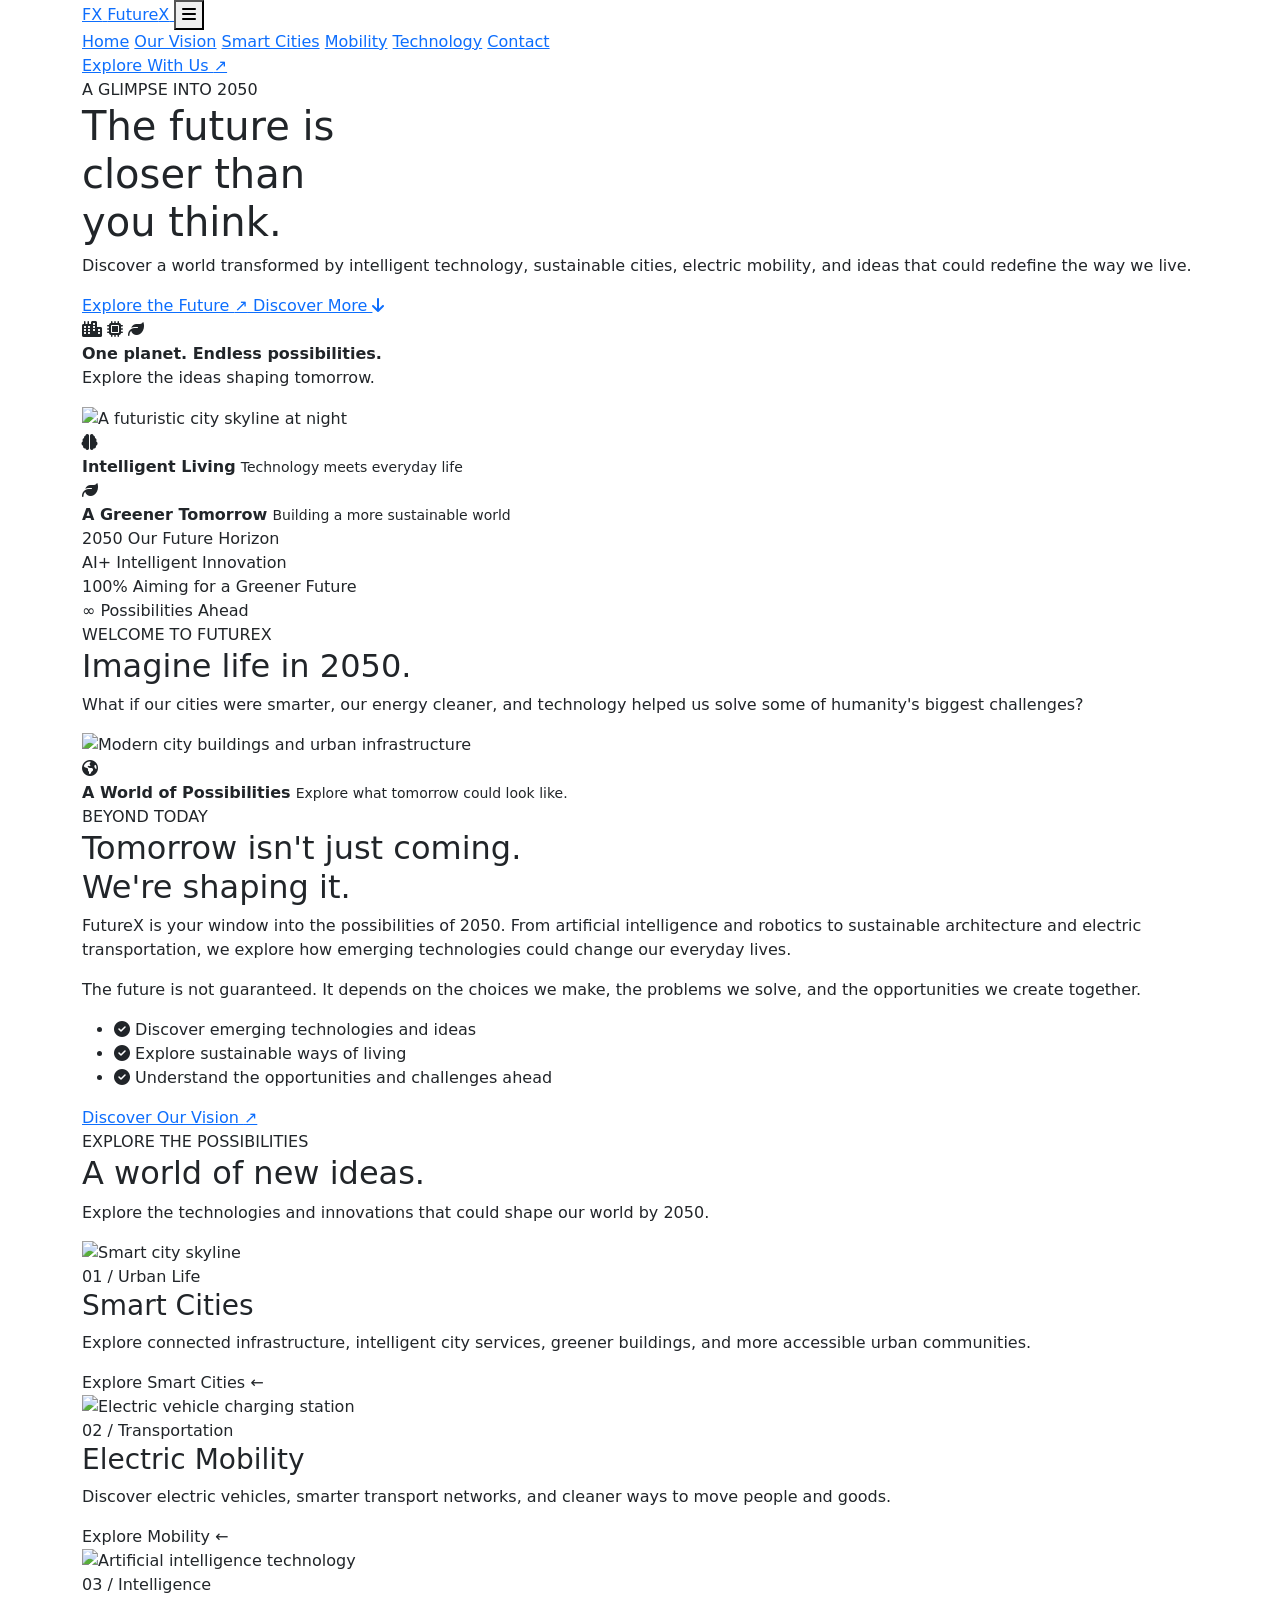
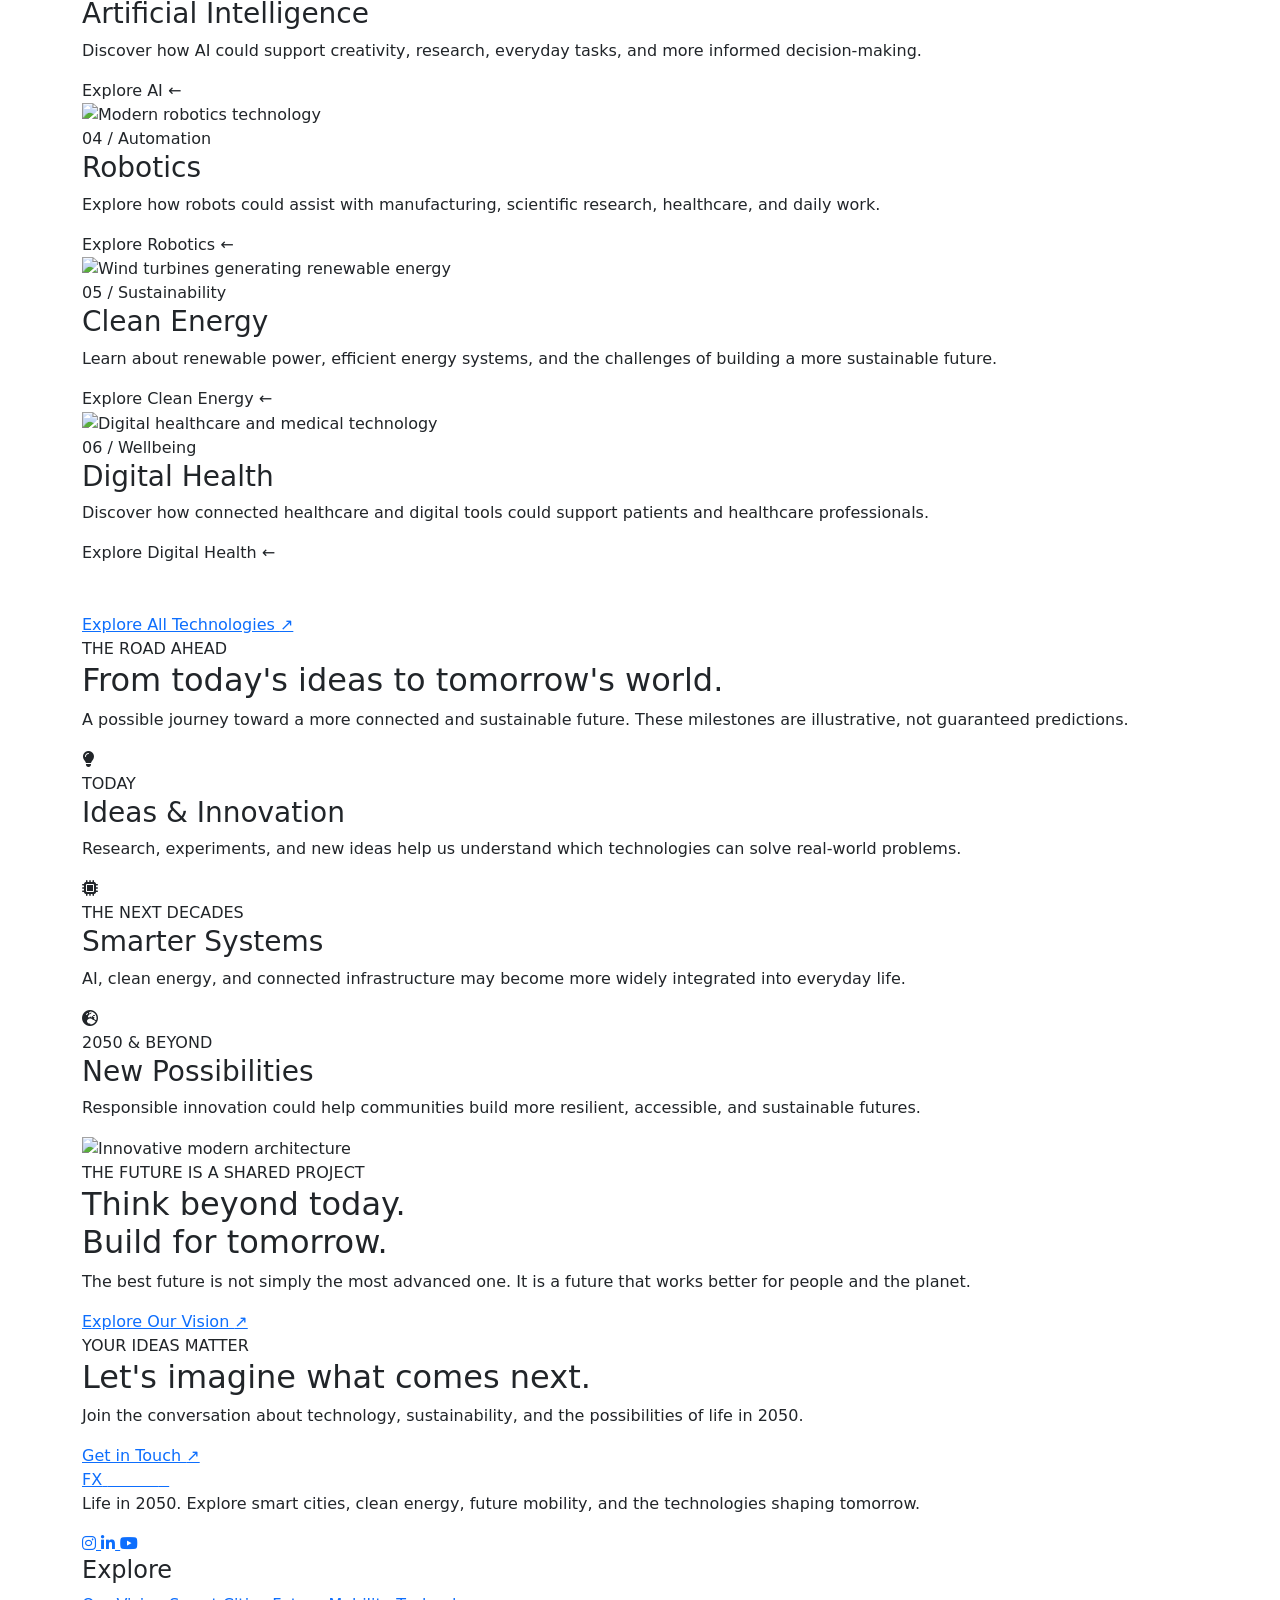
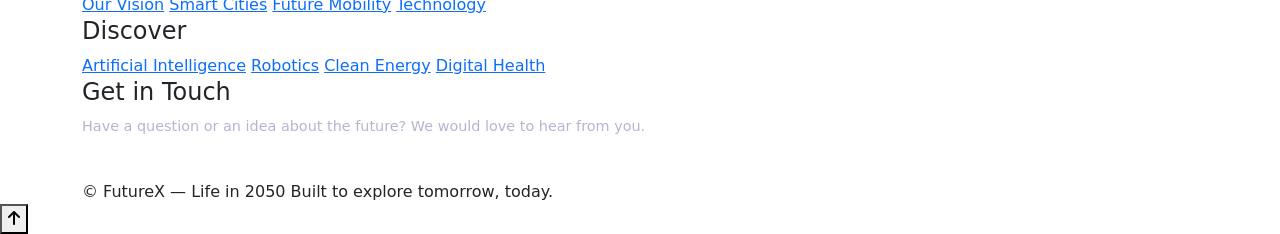
==== commit 42e039e5: "change all html file" ====
--- a/index.html
+++ b/index.html
@@ -6,14 +6,14 @@
 
     <meta name="viewport" content="width=device-width, initial-scale=1.0" />
 
-    <title>FutureX | Life in 2025</title>
+    <meta name="theme-color" content="#f8f7ff" />
 
     <meta
       name="description"
-      content="Discover the future of smart cities, advanced technology, sustainable mobility and a connected world."
+      content="FutureX — Explore life in 2050, from smart cities and electric mobility to artificial intelligence and clean energy."
     />
 
-    <!-- Google Fonts -->
+    <title>FutureX | Life in 2050</title>
 
     <link rel="preconnect" href="https://fonts.googleapis.com" />
 
@@ -24,595 +24,665 @@
       rel="stylesheet"
     />
 
-    <!-- Bootstrap 5 -->
-
     <link
       href="https://cdn.jsdelivr.net/npm/bootstrap@5.3.8/dist/css/bootstrap.min.css"
       rel="stylesheet"
     />
 
-    <!-- Font Awesome -->
-
     <link
+      href="https://cdnjs.cloudflare.com/ajax/libs/font-awesome/6.7.2/css/all.min.css"
       rel="stylesheet"
-      href="https://cdnjs.cloudflare.com/ajax/libs/font-awesome/6.7.2/css/all.min.css"
     />
 
-    <!-- Main CSS: we will create this at the end -->
-
-    <link rel="stylesheet" href="style.css" />
+    <link href="style.css" rel="stylesheet" />
   </head>
 
-  <body id="top">
-    <!-- =========================
-
-         NAVBAR
-
-    ========================== -->
-
-    <nav class="navbar navbar-expand-lg navbar-dark fixed-top fx-navbar">
+  <body>
+    <div class="toast-message" aria-live="polite"></div>
+
+    <!-- Navigation -->
+
+    <nav class="site-nav">
+      <div class="container nav-inner">
+        <a class="brand" href="index.html" aria-label="FutureX Home">
+          <span class="brand-mark">FX</span>
+
+          <span>Future<span>X</span></span>
+        </a>
+
+        <button
+          class="nav-toggle"
+          type="button"
+          aria-label="Open navigation"
+          aria-expanded="false"
+        >
+          <i class="fa-solid fa-bars"></i>
+        </button>
+
+        <div class="nav-links">
+          <a href="index.html">Home</a>
+
+          <a href="vision.html">Our Vision</a>
+
+          <a href="cities.html">Smart Cities</a>
+
+          <a href="mobility.html">Mobility</a>
+
+          <a href="technology.html">Technology</a>
+
+          <a href="contact.html">Contact</a>
+        </div>
+
+        <div class="nav-actions">
+          <a href="contact.html" class="btn-fx btn-primary-fx btn-small">
+            Explore With Us <span>↗</span>
+          </a>
+        </div>
+      </div>
+    </nav>
+
+    <!-- Hero Section -->
+
+    <header class="hero-section">
+      <div class="container hero-grid">
+        <div class="hero-content reveal">
+          <span class="eyebrow">
+            <span class="status-dot"></span>
+
+            A GLIMPSE INTO 2050
+          </span>
+
+          <h1>
+            The future is<br />
+
+            closer than<br />
+
+            <span class="gradient-text">you think.</span>
+          </h1>
+
+          <p class="hero-description">
+            Discover a world transformed by intelligent technology, sustainable
+            cities, electric mobility, and ideas that could redefine the way we
+            live.
+          </p>
+
+          <div class="hero-actions">
+            <a href="vision.html" class="btn-fx btn-primary-fx">
+              Explore the Future <span>↗</span>
+            </a>
+
+            <a href="#discover" class="btn-fx btn-light-fx">
+              Discover More <i class="fa-solid fa-arrow-down"></i>
+            </a>
+          </div>
+
+          <div class="hero-trust">
+            <div class="avatar-stack">
+              <span><i class="fa-solid fa-city"></i></span>
+
+              <span><i class="fa-solid fa-microchip"></i></span>
+
+              <span><i class="fa-solid fa-leaf"></i></span>
+            </div>
+
+            <div>
+              <strong>One planet. Endless possibilities.</strong>
+
+              <p>Explore the ideas shaping tomorrow.</p>
+            </div>
+          </div>
+        </div>
+
+        <div class="hero-visual reveal">
+          <div class="hero-image-wrap">
+            <img
+              src="https://images.unsplash.com/photo-1519501025264-65ba15a82390?auto=format&fit=crop&w=1400&q=85"
+              alt="A futuristic city skyline at night"
+              class="hero-main-image"
+            />
+
+            <div class="hero-image-overlay"></div>
+
+            <div class="floating-card floating-card-top">
+              <span class="floating-icon purple">
+                <i class="fa-solid fa-brain"></i>
+              </span>
+
+              <div>
+                <strong>Intelligent Living</strong>
+
+                <small>Technology meets everyday life</small>
+              </div>
+            </div>
+
+            <div class="floating-card floating-card-bottom">
+              <span class="floating-icon green">
+                <i class="fa-solid fa-leaf"></i>
+              </span>
+
+              <div>
+                <strong>A Greener Tomorrow</strong>
+
+                <small>Building a more sustainable world</small>
+              </div>
+            </div>
+          </div>
+
+          <div class="hero-orbit orbit-one"></div>
+
+          <div class="hero-orbit orbit-two"></div>
+        </div>
+      </div>
+    </header>
+
+    <!-- Statistics -->
+
+    <section class="stats-section">
       <div class="container">
-        <!-- Logo -->
-
-        <a class="navbar-brand fx-logo" href="index.html">
-          Future<span>X</span>
-        </a>
-
-        <!-- Mobile Menu Button -->
-
-        <button
-          class="navbar-toggler"
-          type="button"
-          data-bs-toggle="collapse"
-          data-bs-target="#mainNavbar"
-          aria-controls="mainNavbar"
-          aria-expanded="false"
-          aria-label="Toggle navigation"
-        >
-          <span class="navbar-toggler-icon"></span>
-        </button>
-
-        <!-- Navigation Links -->
-
-        <div class="collapse navbar-collapse" id="mainNavbar">
-          <ul class="navbar-nav mx-auto">
-            <li class="nav-item">
-              <a class="nav-link active" href="index.html">Home</a>
-            </li>
-
-            <li class="nav-item">
-              <a class="nav-link" href="vision.html">Vision</a>
-            </li>
-
-            <li class="nav-item">
-              <a class="nav-link" href="cities.html">Cities</a>
-            </li>
-
-            <li class="nav-item">
-              <a class="nav-link" href="mobility.html">Mobility</a>
-            </li>
-
-            <li class="nav-item">
-              <a class="nav-link" href="technology.html">Technology</a>
-            </li>
-
-            <li class="nav-item">
-              <a class="nav-link" href="contact.html">Contact</a>
-            </li>
-          </ul>
-
-          <a href="vision.html" class="btn btn-fx nav-cta">
-            Explore
-
-            <i class="fa-solid fa-arrow-right ms-2"></i>
+        <div class="stats-grid">
+          <div class="stat-item reveal">
+            <span class="stat-number">2050</span>
+
+            <span class="stat-label">Our Future Horizon</span>
+          </div>
+
+          <div class="stat-item reveal">
+            <span class="stat-number">AI+</span>
+
+            <span class="stat-label">Intelligent Innovation</span>
+          </div>
+
+          <div class="stat-item reveal">
+            <span class="stat-number">100%</span>
+
+            <span class="stat-label">Aiming for a Greener Future</span>
+          </div>
+
+          <div class="stat-item reveal">
+            <span class="stat-number">∞</span>
+
+            <span class="stat-label">Possibilities Ahead</span>
+          </div>
+        </div>
+      </div>
+    </section>
+
+    <!-- Introduction -->
+
+    <section class="section" id="discover">
+      <div class="container">
+        <div class="section-head center reveal">
+          <span class="eyebrow">WELCOME TO FUTUREX</span>
+
+          <h2>Imagine life in <span class="gradient-text">2050.</span></h2>
+
+          <p>
+            What if our cities were smarter, our energy cleaner, and technology
+            helped us solve some of humanity's biggest challenges?
+          </p>
+        </div>
+
+        <div class="split">
+          <div class="reveal">
+            <div class="image-frame">
+              <img
+                src="https://images.unsplash.com/photo-1480714378408-67cf0d13bc1b?auto=format&fit=crop&w=1100&q=85"
+                alt="Modern city buildings and urban infrastructure"
+              />
+
+              <div class="image-caption">
+                <span class="caption-icon">
+                  <i class="fa-solid fa-earth-americas"></i>
+                </span>
+
+                <div>
+                  <strong>A World of Possibilities</strong>
+
+                  <small>Explore what tomorrow could look like.</small>
+                </div>
+              </div>
+            </div>
+          </div>
+
+          <div class="split-content reveal">
+            <span class="eyebrow">BEYOND TODAY</span>
+
+            <h2>
+              Tomorrow isn't just coming.<br />
+
+              <span class="gradient-text">We're shaping it.</span>
+            </h2>
+
+            <p class="lead-copy">
+              FutureX is your window into the possibilities of 2050. From
+              artificial intelligence and robotics to sustainable architecture
+              and electric transportation, we explore how emerging technologies
+              could change our everyday lives.
+            </p>
+
+            <p class="lead-copy">
+              The future is not guaranteed. It depends on the choices we make,
+              the problems we solve, and the opportunities we create together.
+            </p>
+
+            <ul class="check-list">
+              <li>
+                <i class="fa-solid fa-circle-check"></i>
+
+                <span>Discover emerging technologies and ideas</span>
+              </li>
+
+              <li>
+                <i class="fa-solid fa-circle-check"></i>
+
+                <span>Explore sustainable ways of living</span>
+              </li>
+
+              <li>
+                <i class="fa-solid fa-circle-check"></i>
+
+                <span>Understand the opportunities and challenges ahead</span>
+              </li>
+            </ul>
+
+            <a href="vision.html" class="btn-fx btn-primary-fx">
+              Discover Our Vision <span>↗</span>
+            </a>
+          </div>
+        </div>
+      </div>
+    </section>
+
+    <!-- Main Topics -->
+
+    <section class="section soft-section" id="topics">
+      <div class="container">
+        <div class="section-head center reveal">
+          <span class="eyebrow">EXPLORE THE POSSIBILITIES</span>
+
+          <h2>A world of <span class="gradient-text">new ideas.</span></h2>
+
+          <p>
+            Explore the technologies and innovations that could shape our world
+            by 2050.
+          </p>
+        </div>
+
+        <div class="cards-grid">
+          <article
+            class="topic-card reveal"
+            data-detail="future-cities"
+            data-searchable
+          >
+            <img
+              src="https://images.unsplash.com/photo-1519501025264-65ba15a82390?auto=format&fit=crop&w=900&q=85"
+              alt="Smart city skyline"
+            />
+
+            <div class="body">
+              <div class="tag-row">
+                <span class="tag">01 / Urban Life</span>
+              </div>
+
+              <h3>Smart Cities</h3>
+
+              <p>
+                Explore connected infrastructure, intelligent city services,
+                greener buildings, and more accessible urban communities.
+              </p>
+
+              <span class="card-link">Explore Smart Cities ←</span>
+            </div>
+          </article>
+
+          <article
+            class="topic-card reveal"
+            data-detail="electric-mobility"
+            data-searchable
+          >
+            <img
+              src="https://images.unsplash.com/photo-1593941707882-a5bba14938c7?auto=format&fit=crop&w=900&q=85"
+              alt="Electric vehicle charging station"
+            />
+
+            <div class="body">
+              <div class="tag-row">
+                <span class="tag">02 / Transportation</span>
+              </div>
+
+              <h3>Electric Mobility</h3>
+
+              <p>
+                Discover electric vehicles, smarter transport networks, and
+                cleaner ways to move people and goods.
+              </p>
+
+              <span class="card-link">Explore Mobility ←</span>
+            </div>
+          </article>
+
+          <article
+            class="topic-card reveal"
+            data-detail="ai-assistants"
+            data-searchable
+          >
+            <img
+              src="https://images.unsplash.com/photo-1677442136019-21780ecad995?auto=format&fit=crop&w=900&q=85"
+              alt="Artificial intelligence technology"
+            />
+
+            <div class="body">
+              <div class="tag-row">
+                <span class="tag">03 / Intelligence</span>
+              </div>
+
+              <h3>Artificial Intelligence</h3>
+
+              <p>
+                Discover how AI could support creativity, research, everyday
+                tasks, and more informed decision-making.
+              </p>
+
+              <span class="card-link">Explore AI ←</span>
+            </div>
+          </article>
+
+          <article
+            class="topic-card reveal"
+            data-detail="robotics"
+            data-searchable
+          >
+            <img
+              src="https://images.unsplash.com/photo-1485827404703-89b55fcc595e?auto=format&fit=crop&w=900&q=85"
+              alt="Modern robotics technology"
+            />
+
+            <div class="body">
+              <div class="tag-row">
+                <span class="tag">04 / Automation</span>
+              </div>
+
+              <h3>Robotics</h3>
+
+              <p>
+                Explore how robots could assist with manufacturing, scientific
+                research, healthcare, and daily work.
+              </p>
+
+              <span class="card-link">Explore Robotics ←</span>
+            </div>
+          </article>
+
+          <article
+            class="topic-card reveal"
+            data-detail="clean-energy"
+            data-searchable
+          >
+            <img
+              src="https://images.unsplash.com/photo-1466611653911-95081537e5b7?auto=format&fit=crop&w=900&q=85"
+              alt="Wind turbines generating renewable energy"
+            />
+
+            <div class="body">
+              <div class="tag-row">
+                <span class="tag">05 / Sustainability</span>
+              </div>
+
+              <h3>Clean Energy</h3>
+
+              <p>
+                Learn about renewable power, efficient energy systems, and the
+                challenges of building a more sustainable future.
+              </p>
+
+              <span class="card-link">Explore Clean Energy ←</span>
+            </div>
+          </article>
+
+          <article
+            class="topic-card reveal"
+            data-detail="digital-health"
+            data-searchable
+          >
+            <img
+              src="https://images.unsplash.com/photo-1576091160399-112ba8d25d1d?auto=format&fit=crop&w=900&q=85"
+              alt="Digital healthcare and medical technology"
+            />
+
+            <div class="body">
+              <div class="tag-row">
+                <span class="tag">06 / Wellbeing</span>
+              </div>
+
+              <h3>Digital Health</h3>
+
+              <p>
+                Discover how connected healthcare and digital tools could
+                support patients and healthcare professionals.
+              </p>
+
+              <span class="card-link">Explore Digital Health ←</span>
+            </div>
+          </article>
+        </div>
+
+        <div class="center mt-5">
+          <a href="technology.html" class="btn-fx btn-light-fx">
+            Explore All Technologies <span>↗</span>
           </a>
         </div>
       </div>
-    </nav>
-
-    <main>
-      <!-- =========================
-
-             HERO SECTION
-
-        ========================== -->
-
-      <section class="hero-section">
-        <!-- Background Image -->
-
-        <div class="hero-bg"></div>
-
-        <!-- Dark Overlay -->
-
-        <div class="hero-overlay"></div>
-
-        <div class="container hero-container">
-          <div class="row align-items-center min-vh-100">
-            <div class="col-lg-8 hero-content">
-              <span class="eyebrow reveal">
-                <span class="status-dot"></span>
-
-                CLEANER · SMARTER · BRIGHTER
-              </span>
-
-              <h1 class="hero-title reveal">
-                Future<span>X</span>
-
-                <br />
-
-                Life in <span class="gradient-text">2025</span>
-              </h1>
-
-              <p class="hero-description reveal">
-                A vision of a connected world, where technology and humanity
-                build a better tomorrow.
-              </p>
-
-              <div class="hero-actions reveal">
-                <a href="vision.html" class="btn btn-fx btn-lg">
-                  Explore the Future
-
-                  <i class="fa-solid fa-arrow-right ms-2"></i>
-                </a>
-
-                <a href="#discover" class="hero-secondary-link">
-                  <i class="fa-regular fa-circle-play me-2"></i>
-
-                  Discover More
-                </a>
-              </div>
-
-              <div class="hero-note reveal">
-                <span class="hero-note-line"></span>
-
-                IMAGINE WHAT COMES NEXT
-              </div>
-            </div>
-          </div>
-        </div>
-
-        <!-- Scroll Indicator -->
-
-        <a href="#statistics" class="hero-scroll">
-          <span>SCROLL TO EXPLORE</span>
-
-          <i class="fa-solid fa-arrow-down"></i>
-        </a>
-
-        <div class="hero-index">01 <span>/</span> 06</div>
-      </section>
-
-      <!-- =========================
-
-             STATISTICS
-
-        ========================== -->
-
-      <section class="stats-section" id="statistics">
-        <div class="container">
-          <div class="row g-0">
-            <div class="col-6 col-lg-3">
-              <div class="stat-item reveal">
-                <span class="stat-number" data-count="100" data-suffix="%"
-                  >0</span
-                >
-
-                <p>Renewable Energy Goal</p>
-              </div>
-            </div>
-
-            <div class="col-6 col-lg-3">
-              <div class="stat-item reveal">
-                <span class="stat-number" data-count="10" data-suffix="B+"
-                  >0</span
-                >
-
-                <p>Connected Devices</p>
-              </div>
-            </div>
-
-            <div class="col-6 col-lg-3">
-              <div class="stat-item reveal">
-                <span class="stat-number" data-count="0" data-suffix="%"
-                  >0</span
-                >
-
-                <p>Carbon Emissions Goal</p>
-              </div>
-            </div>
-
-            <div class="col-6 col-lg-3">
-              <div class="stat-item reveal">
-                <span class="stat-number" data-count="100" data-suffix="%"
-                  >0</span
-                >
-
-                <p>Smart Infrastructure Goal</p>
-              </div>
-            </div>
-          </div>
-
-          <p class="stats-disclaimer">
-            Illustrative project goals, not verified real-world statistics.
+    </section>
+
+    <!-- Future Timeline -->
+
+    <section class="section">
+      <div class="container">
+        <div class="section-head center reveal">
+          <span class="eyebrow">THE ROAD AHEAD</span>
+
+          <h2>
+            From today's ideas to
+            <span class="gradient-text">tomorrow's world.</span>
+          </h2>
+
+          <p>
+            A possible journey toward a more connected and sustainable future.
+            These milestones are illustrative, not guaranteed predictions.
           </p>
         </div>
-      </section>
-
-      <!-- =========================
-
-             DISCOVER THE FUTURE
-
-        ========================== -->
-
-      <section class="section-padding discover-section" id="discover">
-        <div class="container">
-          <div class="section-heading reveal">
-            <div>
-              <span class="eyebrow"> A NEW ERA BEGINS </span>
-
-              <h2>
-                Explore the
-
-                <span class="gradient-text">Future</span>
-              </h2>
-            </div>
+
+        <div class="cards-grid">
+          <article class="feature-card reveal">
+            <div class="feature-icon">
+              <i class="fa-solid fa-lightbulb"></i>
+            </div>
+
+            <span class="eyebrow">TODAY</span>
+
+            <h3>Ideas & Innovation</h3>
 
             <p>
-              Discover the ideas and innovations shaping a smarter and more
-              sustainable world.
-            </p>
-          </div>
-
-          <div class="row g-4">
-            <!-- Vision Card -->
-
-            <div class="col-md-6 col-xl-3">
-              <a href="vision.html" class="feature-card reveal">
-                <div class="feature-card-top">
-                  <div class="feature-icon">
-                    <i class="fa-solid fa-earth-americas"></i>
-                  </div>
-
-                  <span class="feature-number">01</span>
-                </div>
-
-                <span class="feature-category"> OUR VISION </span>
-
-                <h3>A Sustainable Tomorrow</h3>
-
-                <p>
-                  Building a future where people and nature thrive together.
-                </p>
-
-                <span class="card-link">
-                  Explore Vision
-
-                  <i class="fa-solid fa-arrow-right"></i>
-                </span>
-              </a>
-            </div>
-
-            <!-- Cities Card -->
-
-            <div class="col-md-6 col-xl-3">
-              <a href="cities.html" class="feature-card reveal">
-                <div class="feature-card-top">
-                  <div class="feature-icon">
-                    <i class="fa-solid fa-city"></i>
-                  </div>
-
-                  <span class="feature-number">02</span>
-                </div>
-
-                <span class="feature-category"> SMART CITIES </span>
-
-                <h3>Smarter Urban Living</h3>
-
-                <p>
-                  Connected cities designed around people, technology and
-                  nature.
-                </p>
-
-                <span class="card-link">
-                  Explore Cities
-
-                  <i class="fa-solid fa-arrow-right"></i>
-                </span>
-              </a>
-            </div>
-
-            <!-- Mobility Card -->
-
-            <div class="col-md-6 col-xl-3">
-              <a href="mobility.html" class="feature-card reveal">
-                <div class="feature-card-top">
-                  <div class="feature-icon">
-                    <i class="fa-solid fa-car-side"></i>
-                  </div>
-
-                  <span class="feature-number">03</span>
-                </div>
-
-                <span class="feature-category"> FUTURE MOBILITY </span>
-
-                <h3>Movement Without Limits</h3>
-
-                <p>
-                  Cleaner transportation and smarter ways to move around our
-                  world.
-                </p>
-
-                <span class="card-link">
-                  Explore Mobility
-
-                  <i class="fa-solid fa-arrow-right"></i>
-                </span>
-              </a>
-            </div>
-
-            <!-- Technology Card -->
-
-            <div class="col-md-6 col-xl-3">
-              <a href="technology.html" class="feature-card reveal">
-                <div class="feature-card-top">
-                  <div class="feature-icon">
-                    <i class="fa-solid fa-microchip"></i>
-                  </div>
-
-                  <span class="feature-number">04</span>
-                </div>
-
-                <span class="feature-category"> INNOVATION </span>
-
-                <h3>Intelligence Reimagined</h3>
-
-                <p>
-                  Exploring artificial intelligence and the technologies of
-                  tomorrow.
-                </p>
-
-                <span class="card-link">
-                  Explore Technology
-
-                  <i class="fa-solid fa-arrow-right"></i>
-                </span>
-              </a>
-            </div>
-          </div>
-        </div>
-      </section>
-
-      <!-- =========================
-
-             SMART CITY SHOWCASE
-
-        ========================== -->
-
-      <section class="showcase-section">
-        <div class="showcase-bg"></div>
-
-        <div class="container">
-          <div class="row align-items-center">
-            <div class="col-lg-6">
-              <div class="showcase-content reveal">
-                <span class="eyebrow"> THE CITY OF TOMORROW </span>
-
-                <h2>
-                  Where innovation meets
-                  <span class="gradient-text">nature.</span>
-                </h2>
-
-                <p>
-                  Imagine cities powered by clean energy, connected by
-                  intelligent infrastructure and designed to give people a
-                  better life.
-                </p>
-
-                <a href="cities.html" class="btn btn-fx">
-                  Discover Smart Cities
-
-                  <i class="fa-solid fa-arrow-right ms-2"></i>
-                </a>
-              </div>
-            </div>
-          </div>
-        </div>
-
-        <div class="showcase-label">SMART LIVING · BETTER TOMORROW</div>
-      </section>
-
-      <!-- =========================
-
-             FUTURE TECHNOLOGY
-
-        ========================== -->
-
-      <section class="section-padding technology-preview">
-        <div class="container">
-          <div class="tech-banner reveal">
-            <div class="tech-banner-content">
-              <span class="eyebrow"> BEYOND TODAY </span>
-
-              <h2>
-                Tomorrow is built by what we
-
-                <span class="gradient-text">imagine.</span>
-              </h2>
-
-              <p>
-                Discover how artificial intelligence, clean energy and digital
-                innovation can reshape our world.
-              </p>
-
-              <a href="technology.html" class="btn btn-fx">
-                Explore Technology
-
-                <i class="fa-solid fa-arrow-right ms-2"></i>
-              </a>
-            </div>
-
-            <div class="tech-decoration" aria-hidden="true">
-              <div class="tech-orbit orbit-one"></div>
-
-              <div class="tech-orbit orbit-two"></div>
-
+              Research, experiments, and new ideas help us understand which
+              technologies can solve real-world problems.
+            </p>
+          </article>
+
+          <article class="feature-card reveal">
+            <div class="feature-icon">
               <i class="fa-solid fa-microchip"></i>
             </div>
-          </div>
-        </div>
-      </section>
-
-      <!-- =========================
-
-             CONTACT CTA
-
-        ========================== -->
-
-      <section class="cta-section">
-        <div class="container text-center">
-          <div class="cta-content reveal">
-            <span class="eyebrow"> THE FUTURE STARTS WITH US </span>
+
+            <span class="eyebrow">THE NEXT DECADES</span>
+
+            <h3>Smarter Systems</h3>
+
+            <p>
+              AI, clean energy, and connected infrastructure may become more
+              widely integrated into everyday life.
+            </p>
+          </article>
+
+          <article class="feature-card reveal">
+            <div class="feature-icon">
+              <i class="fa-solid fa-earth-europe"></i>
+            </div>
+
+            <span class="eyebrow">2050 & BEYOND</span>
+
+            <h3>New Possibilities</h3>
+
+            <p>
+              Responsible innovation could help communities build more
+              resilient, accessible, and sustainable futures.
+            </p>
+          </article>
+        </div>
+      </div>
+    </section>
+
+    <!-- Image Banner -->
+
+    <section class="image-banner-section">
+      <div class="container">
+        <div class="image-banner reveal">
+          <img
+            src="https://images.unsplash.com/photo-1511818966892-d7d671e672a2?auto=format&fit=crop&w=1600&q=85"
+            alt="Innovative modern architecture"
+          />
+
+          <div class="image-banner-content">
+            <span class="eyebrow">THE FUTURE IS A SHARED PROJECT</span>
 
             <h2>
-              Let's build something
-
-              <span class="gradient-text">extraordinary.</span>
+              Think beyond today.<br />
+
+              <span class="gradient-text">Build for tomorrow.</span>
             </h2>
 
-            <p>Have an idea for tomorrow? Let's explore it together.</p>
-
-            <a href="contact.html" class="btn btn-fx btn-lg">
-              Get in Touch
-
-              <i class="fa-solid fa-arrow-right ms-2"></i>
+            <p>
+              The best future is not simply the most advanced one. It is a
+              future that works better for people and the planet.
+            </p>
+
+            <a href="vision.html" class="btn-fx btn-primary-fx">
+              Explore Our Vision <span>↗</span>
             </a>
           </div>
         </div>
-      </section>
-    </main>
-
-    <!-- =========================
-
-         FOOTER
-
-    ========================== -->
-
-    <footer class="fx-footer">
+      </div>
+    </section>
+
+    <!-- Call to Action -->
+
+    <section class="cta-section">
       <div class="container">
-        <div class="row gy-5">
-          <!-- Brand -->
-
-          <div class="col-lg-4">
-            <a href="index.html" class="footer-logo"> Future<span>X</span> </a>
-
-            <p class="footer-description">
-              A smarter, cleaner and more connected tomorrow. The future is not
-              just something we enter. It is something we create.
-            </p>
-
-            <div class="social-links">
-              <a href="https://www.instagram.com/" aria-label="Instagram">
+        <div class="cta-panel">
+          <div>
+            <span class="eyebrow">YOUR IDEAS MATTER</span>
+
+            <h2>Let's imagine what comes next.</h2>
+
+            <p>
+              Join the conversation about technology, sustainability, and the
+              possibilities of life in 2050.
+            </p>
+          </div>
+
+          <a href="contact.html" class="btn-fx btn-light-fx">
+            Get in Touch <span>↗</span>
+          </a>
+        </div>
+      </div>
+    </section>
+
+    <!-- Footer -->
+
+    <footer class="site-footer">
+      <div class="container">
+        <div class="footer-grid">
+          <div class="footer-brand">
+            <a class="brand" href="index.html">
+              <span class="brand-mark">FX</span>
+
+              <span style="color: #fff">Future<span>X</span></span>
+            </a>
+
+            <p>
+              Life in 2050. Explore smart cities, clean energy, future mobility,
+              and the technologies shaping tomorrow.
+            </p>
+
+            <div class="social-row">
+              <a href="#" data-social aria-label="Instagram">
                 <i class="fa-brands fa-instagram"></i>
               </a>
 
-              <a href="https://www.linkedin.com/" aria-label="LinkedIn">
+              <a href="#" data-social aria-label="LinkedIn">
                 <i class="fa-brands fa-linkedin-in"></i>
               </a>
 
-              <a href="https://www.youtube.com/" aria-label="YouTube">
+              <a href="#" data-social aria-label="YouTube">
                 <i class="fa-brands fa-youtube"></i>
               </a>
-
-              <a href="https://x.com/" aria-label="X">
-                <i class="fa-brands fa-x-twitter"></i>
-              </a>
-            </div>
-          </div>
-
-          <!-- Quick Links -->
-
-          <div class="col-6 col-lg-2 offset-lg-1">
-            <h4 class="footer-heading">Explore</h4>
-
-            <ul class="footer-links">
-              <li><a href="index.html">Home</a></li>
-
-              <li><a href="vision.html">Vision</a></li>
-
-              <li><a href="cities.html">Cities</a></li>
-
-              <li><a href="mobility.html">Mobility</a></li>
-
-              <li><a href="technology.html">Technology</a></li>
-
-              <li><a href="contact.html">Contact</a></li>
-            </ul>
-          </div>
-
-          <!-- Newsletter -->
-
-          <div class="col-lg-5">
-            <h4 class="footer-heading">Stay Ahead</h4>
-
-            <p class="footer-description">
-              Get updates about technology, innovation and the world of
-              tomorrow.
-            </p>
-
-            <form class="newsletter-form" id="newsletterForm">
-              <label for="newsletterEmail" class="visually-hidden">
-                Email address
-              </label>
-
-              <input
-                type="email"
-                id="newsletterEmail"
-                placeholder="Enter your email address"
-                required
-              />
-
-              <button type="submit" aria-label="Subscribe">
-                <i class="fa-solid fa-arrow-right"></i>
-              </button>
-            </form>
-
-            <p
-              class="form-message"
-              id="newsletterMessage"
-              aria-live="polite"
-            ></p>
-          </div>
-        </div>
-
-        <!-- Footer Bottom -->
+            </div>
+          </div>
+
+          <div class="footer-col">
+            <h4>Explore</h4>
+
+            <a href="vision.html">Our Vision</a>
+
+            <a href="cities.html">Smart Cities</a>
+
+            <a href="mobility.html">Future Mobility</a>
+
+            <a href="technology.html">Technology</a>
+          </div>
+
+          <div class="footer-col">
+            <h4>Discover</h4>
+
+            <a href="details.html?id=ai-assistants">Artificial Intelligence</a>
+
+            <a href="details.html?id=robotics">Robotics</a>
+
+            <a href="details.html?id=clean-energy">Clean Energy</a>
+
+            <a href="details.html?id=digital-health">Digital Health</a>
+          </div>
+
+          <div class="footer-col">
+            <h4>Get in Touch</h4>
+
+            <p style="color: #b6b5d1; line-height: 1.8; font-size: 0.9rem">
+              Have a question or an idea about the future? We would love to hear
+              from you.
+            </p>
+
+            <a
+              href="contact.html"
+              class="btn-fx btn-primary-fx btn-small"
+              style="display: inline-flex; color: #fff"
+            >
+              Contact FutureX ↗
+            </a>
+          </div>
+        </div>
 
         <div class="footer-bottom">
-          <p>
-            © <span id="currentYear">2025</span>
-
-            FutureX. All rights reserved.
-          </p>
-
-          <a href="#top" class="back-to-top">
-            Back to top
-
-            <i class="fa-solid fa-arrow-up ms-1"></i>
-          </a>
+          <span>© <span data-year></span> FutureX — Life in 2050</span>
+
+          <span>Built to explore tomorrow, today.</span>
         </div>
       </div>
     </footer>
 
-    <!-- Back To Top Button -->
-
-    <button class="back-top-button" id="backTop" aria-label="Back to top">
+    <button class="back-top" type="button" aria-label="Back to top">
       <i class="fa-solid fa-arrow-up"></i>
     </button>
 
-    <!-- Bootstrap JavaScript -->
-
     <script src="https://cdn.jsdelivr.net/npm/bootstrap@5.3.8/dist/js/bootstrap.bundle.min.js"></script>
-
-    <!-- Our JavaScript: we will create it at the end -->
 
     <script src="main.js"></script>
   </body>
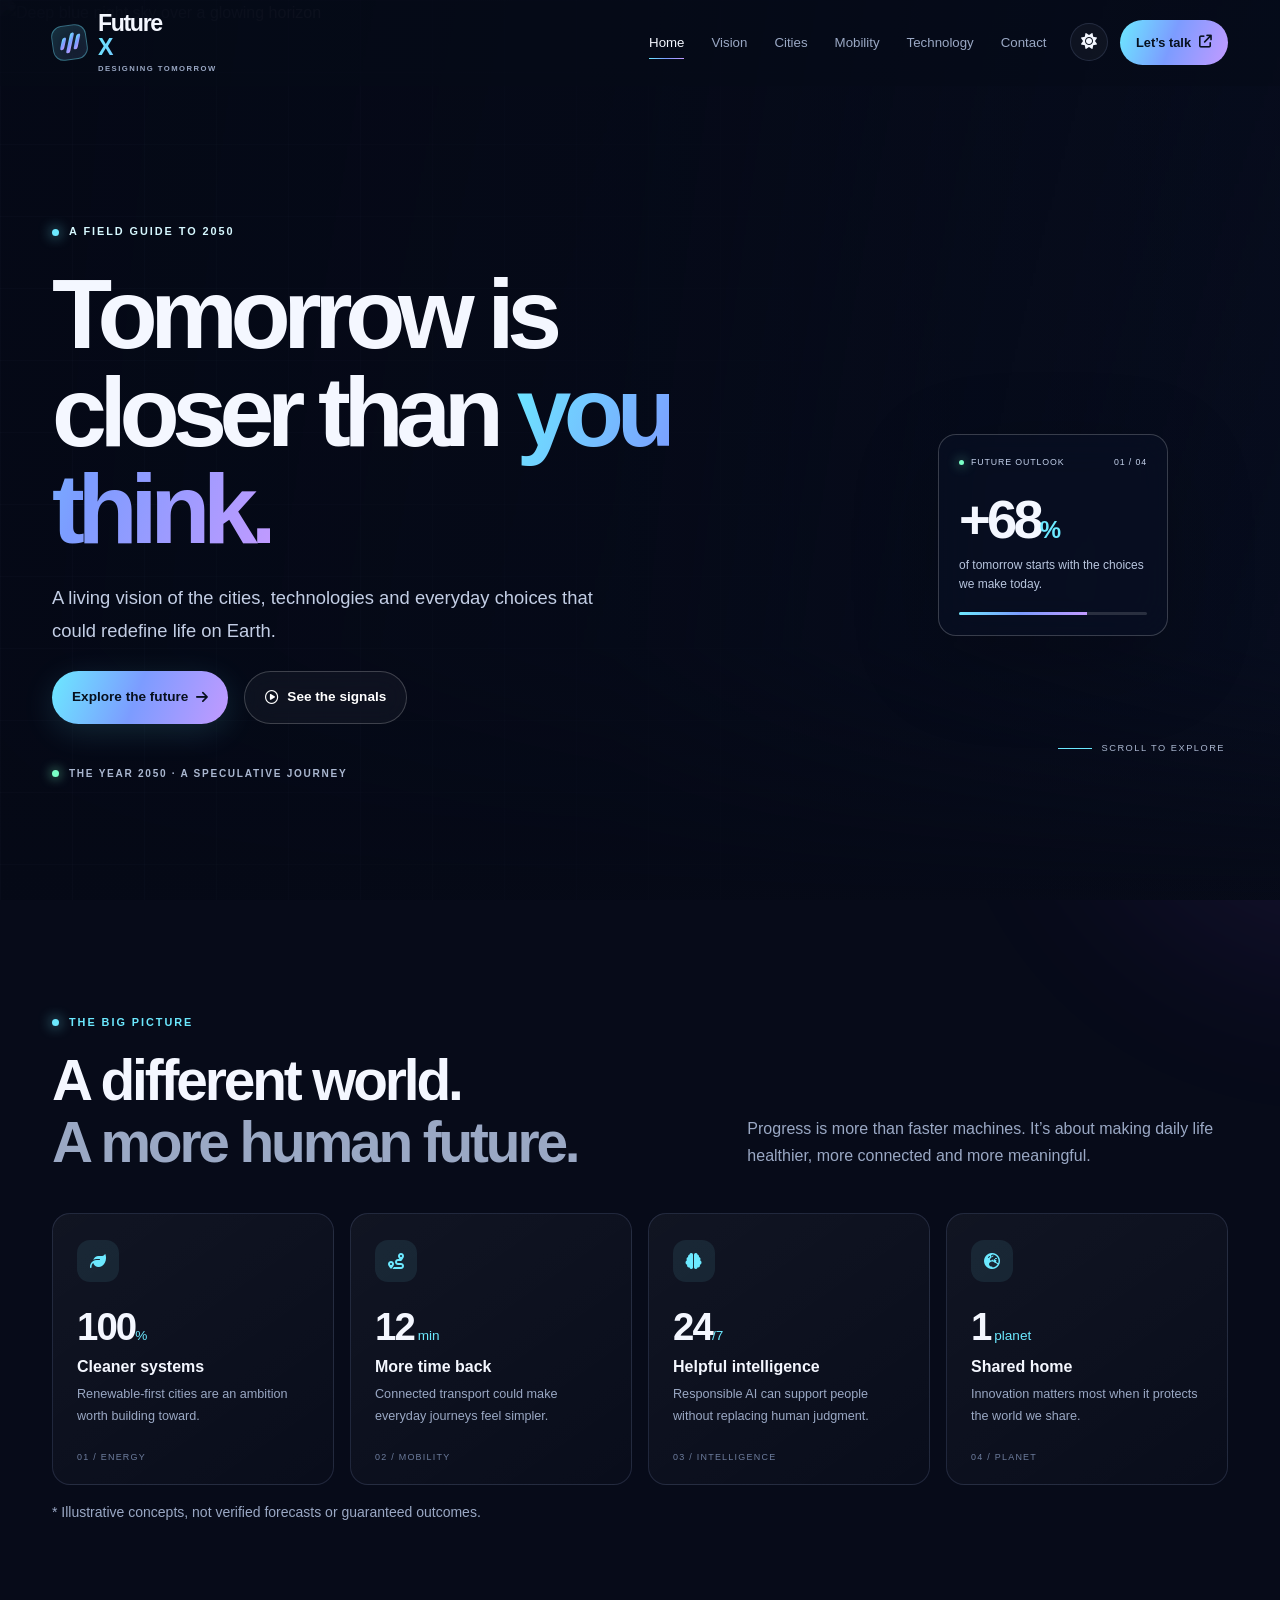
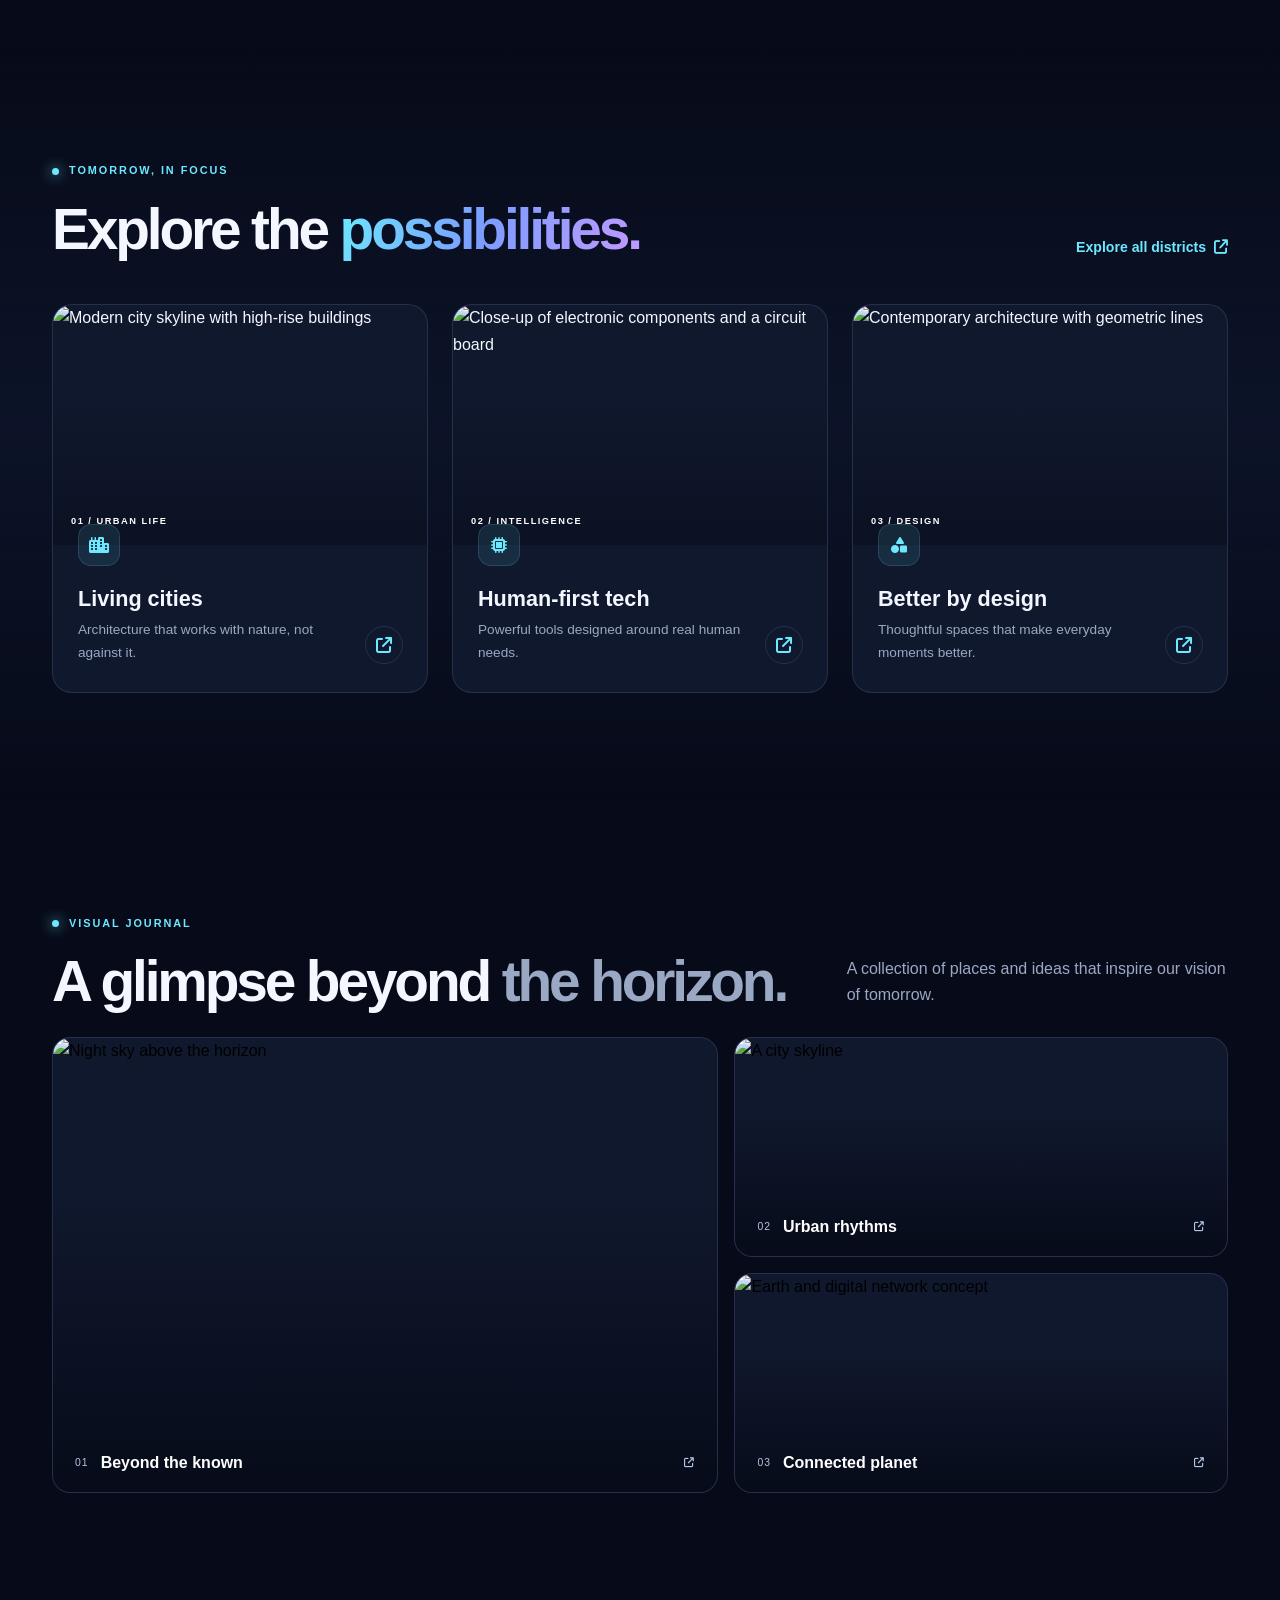
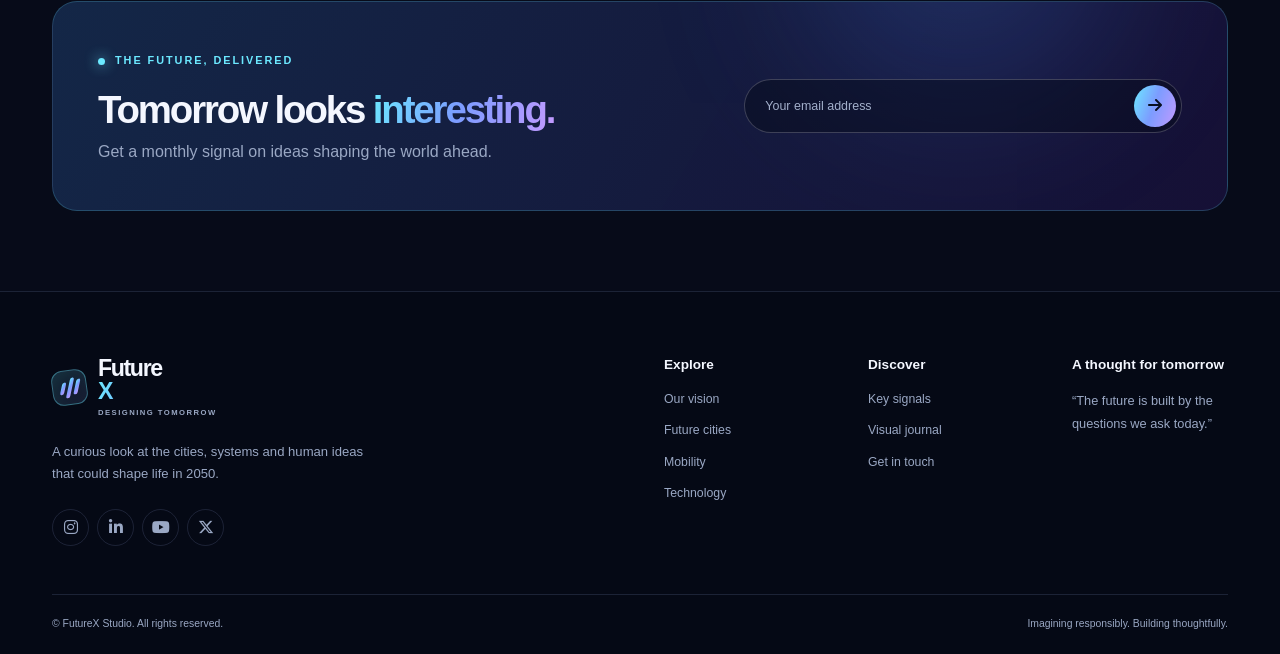
==== commit f1f8c1da: "finish all files" ====
--- a/index.html
+++ b/index.html
@@ -1,689 +1,584 @@
 <!doctype html>
-
 <html lang="en">
   <head>
-    <meta charset="UTF-8" />
-
-    <meta name="viewport" content="width=device-width, initial-scale=1.0" />
-
-    <meta name="theme-color" content="#f8f7ff" />
-
+    <meta charset="utf-8" />
+    <meta name="viewport" content="width=device-width, initial-scale=1" />
+    <meta name="theme-color" content="#070b19" />
     <meta
       name="description"
-      content="FutureX — Explore life in 2050, from smart cities and electric mobility to artificial intelligence and clean energy."
+      content="FutureX explores life, cities and technology in 2050."
     />
-
-    <title>FutureX | Life in 2050</title>
+    <title>Life in 2050 | FutureX</title>
 
     <link rel="preconnect" href="https://fonts.googleapis.com" />
-
     <link rel="preconnect" href="https://fonts.gstatic.com" crossorigin />
-
     <link
-      href="https://fonts.googleapis.com/css2?family=Inter:wght@400;500;600;700;800&display=swap"
+      href="https://fonts.googleapis.com/css2?family=DM+Sans:wght@400;500;600;700&family=Space+Grotesk:wght@400;500;600;700&display=swap"
       rel="stylesheet"
     />
 
     <link
-      href="https://cdn.jsdelivr.net/npm/bootstrap@5.3.8/dist/css/bootstrap.min.css"
+      href="https://cdn.jsdelivr.net/npm/bootstrap@5.3.3/dist/css/bootstrap.min.css"
       rel="stylesheet"
     />
-
     <link
-      href="https://cdnjs.cloudflare.com/ajax/libs/font-awesome/6.7.2/css/all.min.css"
+      href="https://cdnjs.cloudflare.com/ajax/libs/font-awesome/6.5.2/css/all.min.css"
       rel="stylesheet"
     />
-
     <link href="style.css" rel="stylesheet" />
   </head>
-
   <body>
-    <div class="toast-message" aria-live="polite"></div>
-
-    <!-- Navigation -->
-
-    <nav class="site-nav">
-      <div class="container nav-inner">
-        <a class="brand" href="index.html" aria-label="FutureX Home">
-          <span class="brand-mark">FX</span>
-
-          <span>Future<span>X</span></span>
+    <div class="scroll-progress" id="scrollProgress"></div>
+    <div class="ambient ambient-one"></div>
+    <div class="ambient ambient-two"></div>
+
+    <nav
+      class="navbar navbar-expand-lg navbar-dark fixed-top fx-nav"
+      id="siteNav"
+    >
+      <div class="container">
+        <a
+          class="navbar-brand fx-brand"
+          href="index.html"
+          aria-label="FutureX home"
+        >
+          <span class="brand-mark"
+            ><span></span><span></span><span></span
+          ></span>
+          <span
+            >Future<span class="brand-accent">X</span
+            ><small>DESIGNING TOMORROW</small></span
+          >
         </a>
 
         <button
-          class="nav-toggle"
+          class="navbar-toggler"
           type="button"
-          aria-label="Open navigation"
+          data-bs-toggle="collapse"
+          data-bs-target="#mainNav"
+          aria-controls="mainNav"
           aria-expanded="false"
+          aria-label="Toggle navigation"
         >
-          <i class="fa-solid fa-bars"></i>
+          <span class="toggler-lines"><i></i><i></i></span>
         </button>
 
-        <div class="nav-links">
-          <a href="index.html">Home</a>
-
-          <a href="vision.html">Our Vision</a>
-
-          <a href="cities.html">Smart Cities</a>
-
-          <a href="mobility.html">Mobility</a>
-
-          <a href="technology.html">Technology</a>
-
-          <a href="contact.html">Contact</a>
-        </div>
-
-        <div class="nav-actions">
-          <a href="contact.html" class="btn-fx btn-primary-fx btn-small">
-            Explore With Us <span>↗</span>
-          </a>
+        <div class="collapse navbar-collapse" id="mainNav">
+          <ul class="navbar-nav ms-auto align-items-lg-center gap-lg-1">
+            <li class="nav-item">
+              <a class="nav-link" href="index.html">Home</a>
+            </li>
+            <li class="nav-item">
+              <a class="nav-link" href="vision.html">Vision</a>
+            </li>
+            <li class="nav-item">
+              <a class="nav-link" href="cities.html">Cities</a>
+            </li>
+            <li class="nav-item">
+              <a class="nav-link" href="mobility.html">Mobility</a>
+            </li>
+            <li class="nav-item">
+              <a class="nav-link" href="technology.html">Technology</a>
+            </li>
+            <li class="nav-item">
+              <a class="nav-link" href="contact.html">Contact</a>
+            </li>
+            <li class="nav-item ms-lg-2">
+              <button
+                class="theme-toggle"
+                id="themeToggle"
+                type="button"
+                aria-label="Toggle color theme"
+              >
+                <i class="fa-solid fa-sun"></i>
+              </button>
+            </li>
+            <li class="nav-item ms-lg-2">
+              <a class="nav-cta" href="contact.html"
+                >Let’s talk
+                <i class="fa-solid fa-arrow-up-right-from-square ms-2"></i
+              ></a>
+            </li>
+          </ul>
         </div>
       </div>
     </nav>
 
-    <!-- Hero Section -->
-
-    <header class="hero-section">
-      <div class="container hero-grid">
-        <div class="hero-content reveal">
-          <span class="eyebrow">
-            <span class="status-dot"></span>
-
-            A GLIMPSE INTO 2050
-          </span>
-
-          <h1>
-            The future is<br />
-
-            closer than<br />
-
-            <span class="gradient-text">you think.</span>
-          </h1>
-
-          <p class="hero-description">
-            Discover a world transformed by intelligent technology, sustainable
-            cities, electric mobility, and ideas that could redefine the way we
-            live.
+    <main>
+      <!-- HERO SECTION -->
+      <section class="hero hero-home">
+        <img
+          class="hero-image"
+          src="https://images.unsplash.com/photo-1519608487953-e999c86e7455?auto=format&fit=crop&w=2200&q=90"
+          alt="Deep blue night sky over a glowing horizon"
+        />
+        <div class="hero-overlay"></div>
+        <div class="hero-grid"></div>
+
+        <div class="container hero-content">
+          <div class="hero-copy">
+            <div class="eyebrow eyebrow-light">
+              <span class="eyebrow-dot"></span> A FIELD GUIDE TO 2050
+            </div>
+
+            <h1>
+              Tomorrow is<br />closer than
+              <span class="gradient-text">you think.</span>
+            </h1>
+
+            <p class="hero-lead">
+              A living vision of the cities, technologies and everyday choices
+              that could redefine life on Earth.
+            </p>
+
+            <div class="d-flex flex-wrap gap-3 mt-4">
+              <a class="btn-primary-glow" href="vision.html"
+                >Explore the future <i class="fa-solid fa-arrow-right ms-2"></i
+              ></a>
+              <a class="btn-glass" href="#signals"
+                ><i class="fa-regular fa-circle-play me-2"></i> See the
+                signals</a
+              >
+            </div>
+
+            <div class="hero-note">
+              <span class="pulse-dot"></span> THE YEAR 2050 · A SPECULATIVE
+              JOURNEY
+            </div>
+          </div>
+
+          <div class="hero-float-card">
+            <div class="mini-card-top">
+              <span class="status-dot"></span> FUTURE OUTLOOK
+              <span class="ms-auto">01 / 04</span>
+            </div>
+            <div class="mini-card-number">
+              +<span data-counter="68">0</span><small>%</small>
+            </div>
+            <p>of tomorrow starts with the choices we make today.</p>
+            <div class="mini-progress"><span></span></div>
+          </div>
+
+          <a href="#signals" class="scroll-cue"
+            ><span></span> SCROLL TO EXPLORE</a
+          >
+        </div>
+      </section>
+
+      <!-- SIGNALS SECTION -->
+      <section class="section-pad" id="signals">
+        <div class="container">
+          <div class="section-heading row align-items-end g-3 reveal">
+            <div class="col-lg-7">
+              <span class="eyebrow"
+                ><span class="eyebrow-dot"></span> THE BIG PICTURE</span
+              >
+              <h2 class="section-title">
+                A different world.<br /><span class="muted-title"
+                  >A more human future.</span
+                >
+              </h2>
+            </div>
+            <div class="col-lg-5">
+              <p class="muted mb-1">
+                Progress is more than faster machines. It’s about making daily
+                life healthier, more connected and more meaningful.
+              </p>
+            </div>
+          </div>
+
+          <div class="row g-3 mt-4">
+            <div class="col-6 col-xl-3 reveal">
+              <article class="signal-card">
+                <span class="signal-icon"
+                  ><i class="fa-solid fa-leaf"></i
+                ></span>
+                <strong
+                  ><span data-counter="100">0</span><small>%</small></strong
+                >
+                <h3>Cleaner systems</h3>
+                <p>
+                  Renewable-first cities are an ambition worth building toward.
+                </p>
+                <span class="card-index">01 / ENERGY</span>
+              </article>
+            </div>
+
+            <div class="col-6 col-xl-3 reveal delay-1">
+              <article class="signal-card">
+                <span class="signal-icon"
+                  ><i class="fa-solid fa-route"></i
+                ></span>
+                <strong
+                  ><span data-counter="12">0</span><small> min</small></strong
+                >
+                <h3>More time back</h3>
+                <p>
+                  Connected transport could make everyday journeys feel simpler.
+                </p>
+                <span class="card-index">02 / MOBILITY</span>
+              </article>
+            </div>
+
+            <div class="col-6 col-xl-3 reveal delay-2">
+              <article class="signal-card">
+                <span class="signal-icon"
+                  ><i class="fa-solid fa-brain"></i
+                ></span>
+                <strong
+                  ><span data-counter="24">0</span><small>/7</small></strong
+                >
+                <h3>Helpful intelligence</h3>
+                <p>
+                  Responsible AI can support people without replacing human
+                  judgment.
+                </p>
+                <span class="card-index">03 / INTELLIGENCE</span>
+              </article>
+            </div>
+
+            <div class="col-6 col-xl-3 reveal delay-3">
+              <article class="signal-card">
+                <span class="signal-icon"
+                  ><i class="fa-solid fa-earth-europe"></i
+                ></span>
+                <strong
+                  ><span data-counter="1">0</span><small> planet</small></strong
+                >
+                <h3>Shared home</h3>
+                <p>
+                  Innovation matters most when it protects the world we share.
+                </p>
+                <span class="card-index">04 / PLANET</span>
+              </article>
+            </div>
+          </div>
+
+          <p class="small muted mt-3">
+            * Illustrative concepts, not verified forecasts or guaranteed
+            outcomes.
           </p>
-
-          <div class="hero-actions">
-            <a href="vision.html" class="btn-fx btn-primary-fx">
-              Explore the Future <span>↗</span>
-            </a>
-
-            <a href="#discover" class="btn-fx btn-light-fx">
-              Discover More <i class="fa-solid fa-arrow-down"></i>
-            </a>
-          </div>
-
-          <div class="hero-trust">
-            <div class="avatar-stack">
-              <span><i class="fa-solid fa-city"></i></span>
-
-              <span><i class="fa-solid fa-microchip"></i></span>
-
-              <span><i class="fa-solid fa-leaf"></i></span>
-            </div>
-
-            <div>
-              <strong>One planet. Endless possibilities.</strong>
-
-              <p>Explore the ideas shaping tomorrow.</p>
-            </div>
-          </div>
-        </div>
-
-        <div class="hero-visual reveal">
-          <div class="hero-image-wrap">
-            <img
-              src="https://images.unsplash.com/photo-1519501025264-65ba15a82390?auto=format&fit=crop&w=1400&q=85"
-              alt="A futuristic city skyline at night"
-              class="hero-main-image"
-            />
-
-            <div class="hero-image-overlay"></div>
-
-            <div class="floating-card floating-card-top">
-              <span class="floating-icon purple">
-                <i class="fa-solid fa-brain"></i>
-              </span>
-
-              <div>
-                <strong>Intelligent Living</strong>
-
-                <small>Technology meets everyday life</small>
-              </div>
-            </div>
-
-            <div class="floating-card floating-card-bottom">
-              <span class="floating-icon green">
-                <i class="fa-solid fa-leaf"></i>
-              </span>
-
-              <div>
-                <strong>A Greener Tomorrow</strong>
-
-                <small>Building a more sustainable world</small>
-              </div>
-            </div>
-          </div>
-
-          <div class="hero-orbit orbit-one"></div>
-
-          <div class="hero-orbit orbit-two"></div>
-        </div>
-      </div>
-    </header>
-
-    <!-- Statistics -->
-
-    <section class="stats-section">
+        </div>
+      </section>
+
+      <!-- FEATURES SECTION -->
+      <section class="section-pad section-dark">
+        <div class="container">
+          <div class="section-heading row align-items-end g-3 reveal">
+            <div class="col-lg-8">
+              <span class="eyebrow"
+                ><span class="eyebrow-dot"></span> TOMORROW, IN FOCUS</span
+              >
+              <h2 class="section-title">
+                Explore the <span class="gradient-text">possibilities.</span>
+              </h2>
+            </div>
+            <div class="col-lg-4 text-lg-end">
+              <a href="cities.html" class="text-link"
+                >Explore all districts
+                <i class="fa-solid fa-arrow-up-right-from-square ms-2"></i
+              ></a>
+            </div>
+          </div>
+
+          <div class="row g-4 mt-3">
+            <div class="col-md-6 col-lg-4 reveal">
+              <article class="feature-card">
+                <div class="feature-image">
+                  <img
+                    src="https://images.unsplash.com/photo-1480714378408-67cf0d13bc1b?auto=format&fit=crop&w=1000&q=85"
+                    alt="Modern city skyline with high-rise buildings"
+                    loading="lazy"
+                  />
+                  <span class="image-label">01 / URBAN LIFE</span>
+                </div>
+                <div class="feature-body">
+                  <div class="feature-icon">
+                    <i class="fa-solid fa-city"></i>
+                  </div>
+                  <h3>Living cities</h3>
+                  <p>Architecture that works with nature, not against it.</p>
+                  <a
+                    href="cities.html"
+                    class="circle-link"
+                    aria-label="Explore living cities"
+                    ><i class="fa-solid fa-arrow-up-right-from-square"></i
+                  ></a>
+                </div>
+              </article>
+            </div>
+
+            <div class="col-md-6 col-lg-4 reveal delay-1">
+              <article class="feature-card">
+                <div class="feature-image">
+                  <img
+                    src="https://images.unsplash.com/photo-1518770660439-4636190af475?auto=format&fit=crop&w=1000&q=85"
+                    alt="Close-up of electronic components and a circuit board"
+                    loading="lazy"
+                  />
+                  <span class="image-label">02 / INTELLIGENCE</span>
+                </div>
+                <div class="feature-body">
+                  <div class="feature-icon">
+                    <i class="fa-solid fa-microchip"></i>
+                  </div>
+                  <h3>Human-first tech</h3>
+                  <p>Powerful tools designed around real human needs.</p>
+                  <a
+                    href="technology.html"
+                    class="circle-link"
+                    aria-label="Explore technology"
+                    ><i class="fa-solid fa-arrow-up-right-from-square"></i
+                  ></a>
+                </div>
+              </article>
+            </div>
+
+            <div class="col-md-6 col-lg-4 reveal delay-2">
+              <article class="feature-card">
+                <div class="feature-image">
+                  <img
+                    src="https://images.unsplash.com/photo-1511818966892-d7d671e672a2?auto=format&fit=crop&w=1000&q=85"
+                    alt="Contemporary architecture with geometric lines"
+                    loading="lazy"
+                  />
+                  <span class="image-label">03 / DESIGN</span>
+                </div>
+                <div class="feature-body">
+                  <div class="feature-icon">
+                    <i class="fa-solid fa-shapes"></i>
+                  </div>
+                  <h3>Better by design</h3>
+                  <p>Thoughtful spaces that make everyday moments better.</p>
+                  <a
+                    href="vision.html"
+                    class="circle-link"
+                    aria-label="Explore our vision"
+                    ><i class="fa-solid fa-arrow-up-right-from-square"></i
+                  ></a>
+                </div>
+              </article>
+            </div>
+          </div>
+        </div>
+      </section>
+
+      <!-- VISUAL JOURNAL -->
+      <section class="section-pad" id="gallery">
+        <div class="container">
+          <div class="section-heading row align-items-end g-3 reveal">
+            <div class="col-lg-8">
+              <span class="eyebrow"
+                ><span class="eyebrow-dot"></span> VISUAL JOURNAL</span
+              >
+              <h2 class="section-title">
+                A glimpse beyond <span class="muted-title">the horizon.</span>
+              </h2>
+            </div>
+            <div class="col-lg-4">
+              <p class="muted mb-1">
+                A collection of places and ideas that inspire our vision of
+                tomorrow.
+              </p>
+            </div>
+          </div>
+
+          <div class="visual-grid mt-4">
+            <button
+              class="visual-tile visual-large reveal"
+              data-lightbox="https://images.unsplash.com/photo-1519608487953-e999c86e7455?auto=format&fit=crop&w=1800&q=90"
+              aria-label="Enlarge night sky image"
+            >
+              <img
+                src="https://images.unsplash.com/photo-1519608487953-e999c86e7455?auto=format&fit=crop&w=1200&q=85"
+                alt="Night sky above the horizon"
+                loading="lazy"
+              />
+              <span
+                >01 <b>Beyond the known</b
+                ><i class="fa-solid fa-arrow-up-right-from-square"></i
+              ></span>
+            </button>
+
+            <button
+              class="visual-tile reveal delay-1"
+              data-lightbox="https://images.unsplash.com/photo-1480714378408-67cf0d13bc1b?auto=format&fit=crop&w=1600&q=90"
+              aria-label="Enlarge city image"
+            >
+              <img
+                src="https://images.unsplash.com/photo-1480714378408-67cf0d13bc1b?auto=format&fit=crop&w=900&q=85"
+                alt="A city skyline"
+                loading="lazy"
+              />
+              <span
+                >02 <b>Urban rhythms</b
+                ><i class="fa-solid fa-arrow-up-right-from-square"></i
+              ></span>
+            </button>
+
+            <button
+              class="visual-tile reveal delay-2"
+              data-lightbox="https://images.unsplash.com/photo-1451187580459-43490279c0fa?auto=format&fit=crop&w=1600&q=90"
+              aria-label="Enlarge planet image"
+            >
+              <img
+                src="https://images.unsplash.com/photo-1451187580459-43490279c0fa?auto=format&fit=crop&w=900&q=85"
+                alt="Earth and digital network concept"
+                loading="lazy"
+              />
+              <span
+                >03 <b>Connected planet</b
+                ><i class="fa-solid fa-arrow-up-right-from-square"></i
+              ></span>
+            </button>
+          </div>
+        </div>
+      </section>
+    </main>
+
+    <!-- NEWSLETTER -->
+    <section class="newsletter-section section-pad">
       <div class="container">
-        <div class="stats-grid">
-          <div class="stat-item reveal">
-            <span class="stat-number">2050</span>
-
-            <span class="stat-label">Our Future Horizon</span>
-          </div>
-
-          <div class="stat-item reveal">
-            <span class="stat-number">AI+</span>
-
-            <span class="stat-label">Intelligent Innovation</span>
-          </div>
-
-          <div class="stat-item reveal">
-            <span class="stat-number">100%</span>
-
-            <span class="stat-label">Aiming for a Greener Future</span>
-          </div>
-
-          <div class="stat-item reveal">
-            <span class="stat-number">∞</span>
-
-            <span class="stat-label">Possibilities Ahead</span>
+        <div class="newsletter-panel reveal">
+          <div class="newsletter-orb"></div>
+
+          <div class="row align-items-center g-4 position-relative">
+            <div class="col-lg-7">
+              <span class="eyebrow"
+                ><span class="eyebrow-dot"></span> THE FUTURE, DELIVERED</span
+              >
+              <h2 class="section-title mb-2">
+                Tomorrow looks <span class="gradient-text">interesting.</span>
+              </h2>
+              <p class="muted mb-0">
+                Get a monthly signal on ideas shaping the world ahead.
+              </p>
+            </div>
+
+            <div class="col-lg-5">
+              <form class="newsletter-form" id="newsletterForm" novalidate>
+                <label class="visually-hidden" for="newsletterEmail"
+                  >Email address</label
+                >
+                <input
+                  type="email"
+                  id="newsletterEmail"
+                  placeholder="Your email address"
+                  required
+                />
+                <button type="submit" aria-label="Subscribe">
+                  <i class="fa-solid fa-arrow-right"></i>
+                </button>
+                <small
+                  class="newsletter-feedback"
+                  id="newsletterFeedback"
+                  aria-live="polite"
+                ></small>
+              </form>
+            </div>
           </div>
         </div>
       </div>
     </section>
 
-    <!-- Introduction -->
-
-    <section class="section" id="discover">
-      <div class="container">
-        <div class="section-head center reveal">
-          <span class="eyebrow">WELCOME TO FUTUREX</span>
-
-          <h2>Imagine life in <span class="gradient-text">2050.</span></h2>
-
-          <p>
-            What if our cities were smarter, our energy cleaner, and technology
-            helped us solve some of humanity's biggest challenges?
-          </p>
-        </div>
-
-        <div class="split">
-          <div class="reveal">
-            <div class="image-frame">
-              <img
-                src="https://images.unsplash.com/photo-1480714378408-67cf0d13bc1b?auto=format&fit=crop&w=1100&q=85"
-                alt="Modern city buildings and urban infrastructure"
-              />
-
-              <div class="image-caption">
-                <span class="caption-icon">
-                  <i class="fa-solid fa-earth-americas"></i>
-                </span>
-
-                <div>
-                  <strong>A World of Possibilities</strong>
-
-                  <small>Explore what tomorrow could look like.</small>
-                </div>
-              </div>
-            </div>
-          </div>
-
-          <div class="split-content reveal">
-            <span class="eyebrow">BEYOND TODAY</span>
-
-            <h2>
-              Tomorrow isn't just coming.<br />
-
-              <span class="gradient-text">We're shaping it.</span>
-            </h2>
-
-            <p class="lead-copy">
-              FutureX is your window into the possibilities of 2050. From
-              artificial intelligence and robotics to sustainable architecture
-              and electric transportation, we explore how emerging technologies
-              could change our everyday lives.
-            </p>
-
-            <p class="lead-copy">
-              The future is not guaranteed. It depends on the choices we make,
-              the problems we solve, and the opportunities we create together.
-            </p>
-
-            <ul class="check-list">
-              <li>
-                <i class="fa-solid fa-circle-check"></i>
-
-                <span>Discover emerging technologies and ideas</span>
-              </li>
-
-              <li>
-                <i class="fa-solid fa-circle-check"></i>
-
-                <span>Explore sustainable ways of living</span>
-              </li>
-
-              <li>
-                <i class="fa-solid fa-circle-check"></i>
-
-                <span>Understand the opportunities and challenges ahead</span>
-              </li>
-            </ul>
-
-            <a href="vision.html" class="btn-fx btn-primary-fx">
-              Discover Our Vision <span>↗</span>
-            </a>
-          </div>
-        </div>
-      </div>
-    </section>
-
-    <!-- Main Topics -->
-
-    <section class="section soft-section" id="topics">
-      <div class="container">
-        <div class="section-head center reveal">
-          <span class="eyebrow">EXPLORE THE POSSIBILITIES</span>
-
-          <h2>A world of <span class="gradient-text">new ideas.</span></h2>
-
-          <p>
-            Explore the technologies and innovations that could shape our world
-            by 2050.
-          </p>
-        </div>
-
-        <div class="cards-grid">
-          <article
-            class="topic-card reveal"
-            data-detail="future-cities"
-            data-searchable
-          >
-            <img
-              src="https://images.unsplash.com/photo-1519501025264-65ba15a82390?auto=format&fit=crop&w=900&q=85"
-              alt="Smart city skyline"
-            />
-
-            <div class="body">
-              <div class="tag-row">
-                <span class="tag">01 / Urban Life</span>
-              </div>
-
-              <h3>Smart Cities</h3>
-
-              <p>
-                Explore connected infrastructure, intelligent city services,
-                greener buildings, and more accessible urban communities.
-              </p>
-
-              <span class="card-link">Explore Smart Cities ←</span>
-            </div>
-          </article>
-
-          <article
-            class="topic-card reveal"
-            data-detail="electric-mobility"
-            data-searchable
-          >
-            <img
-              src="https://images.unsplash.com/photo-1593941707882-a5bba14938c7?auto=format&fit=crop&w=900&q=85"
-              alt="Electric vehicle charging station"
-            />
-
-            <div class="body">
-              <div class="tag-row">
-                <span class="tag">02 / Transportation</span>
-              </div>
-
-              <h3>Electric Mobility</h3>
-
-              <p>
-                Discover electric vehicles, smarter transport networks, and
-                cleaner ways to move people and goods.
-              </p>
-
-              <span class="card-link">Explore Mobility ←</span>
-            </div>
-          </article>
-
-          <article
-            class="topic-card reveal"
-            data-detail="ai-assistants"
-            data-searchable
-          >
-            <img
-              src="https://images.unsplash.com/photo-1677442136019-21780ecad995?auto=format&fit=crop&w=900&q=85"
-              alt="Artificial intelligence technology"
-            />
-
-            <div class="body">
-              <div class="tag-row">
-                <span class="tag">03 / Intelligence</span>
-              </div>
-
-              <h3>Artificial Intelligence</h3>
-
-              <p>
-                Discover how AI could support creativity, research, everyday
-                tasks, and more informed decision-making.
-              </p>
-
-              <span class="card-link">Explore AI ←</span>
-            </div>
-          </article>
-
-          <article
-            class="topic-card reveal"
-            data-detail="robotics"
-            data-searchable
-          >
-            <img
-              src="https://images.unsplash.com/photo-1485827404703-89b55fcc595e?auto=format&fit=crop&w=900&q=85"
-              alt="Modern robotics technology"
-            />
-
-            <div class="body">
-              <div class="tag-row">
-                <span class="tag">04 / Automation</span>
-              </div>
-
-              <h3>Robotics</h3>
-
-              <p>
-                Explore how robots could assist with manufacturing, scientific
-                research, healthcare, and daily work.
-              </p>
-
-              <span class="card-link">Explore Robotics ←</span>
-            </div>
-          </article>
-
-          <article
-            class="topic-card reveal"
-            data-detail="clean-energy"
-            data-searchable
-          >
-            <img
-              src="https://images.unsplash.com/photo-1466611653911-95081537e5b7?auto=format&fit=crop&w=900&q=85"
-              alt="Wind turbines generating renewable energy"
-            />
-
-            <div class="body">
-              <div class="tag-row">
-                <span class="tag">05 / Sustainability</span>
-              </div>
-
-              <h3>Clean Energy</h3>
-
-              <p>
-                Learn about renewable power, efficient energy systems, and the
-                challenges of building a more sustainable future.
-              </p>
-
-              <span class="card-link">Explore Clean Energy ←</span>
-            </div>
-          </article>
-
-          <article
-            class="topic-card reveal"
-            data-detail="digital-health"
-            data-searchable
-          >
-            <img
-              src="https://images.unsplash.com/photo-1576091160399-112ba8d25d1d?auto=format&fit=crop&w=900&q=85"
-              alt="Digital healthcare and medical technology"
-            />
-
-            <div class="body">
-              <div class="tag-row">
-                <span class="tag">06 / Wellbeing</span>
-              </div>
-
-              <h3>Digital Health</h3>
-
-              <p>
-                Discover how connected healthcare and digital tools could
-                support patients and healthcare professionals.
-              </p>
-
-              <span class="card-link">Explore Digital Health ←</span>
-            </div>
-          </article>
-        </div>
-
-        <div class="center mt-5">
-          <a href="technology.html" class="btn-fx btn-light-fx">
-            Explore All Technologies <span>↗</span>
-          </a>
-        </div>
-      </div>
-    </section>
-
-    <!-- Future Timeline -->
-
-    <section class="section">
-      <div class="container">
-        <div class="section-head center reveal">
-          <span class="eyebrow">THE ROAD AHEAD</span>
-
-          <h2>
-            From today's ideas to
-            <span class="gradient-text">tomorrow's world.</span>
-          </h2>
-
-          <p>
-            A possible journey toward a more connected and sustainable future.
-            These milestones are illustrative, not guaranteed predictions.
-          </p>
-        </div>
-
-        <div class="cards-grid">
-          <article class="feature-card reveal">
-            <div class="feature-icon">
-              <i class="fa-solid fa-lightbulb"></i>
-            </div>
-
-            <span class="eyebrow">TODAY</span>
-
-            <h3>Ideas & Innovation</h3>
-
-            <p>
-              Research, experiments, and new ideas help us understand which
-              technologies can solve real-world problems.
-            </p>
-          </article>
-
-          <article class="feature-card reveal">
-            <div class="feature-icon">
-              <i class="fa-solid fa-microchip"></i>
-            </div>
-
-            <span class="eyebrow">THE NEXT DECADES</span>
-
-            <h3>Smarter Systems</h3>
-
-            <p>
-              AI, clean energy, and connected infrastructure may become more
-              widely integrated into everyday life.
-            </p>
-          </article>
-
-          <article class="feature-card reveal">
-            <div class="feature-icon">
-              <i class="fa-solid fa-earth-europe"></i>
-            </div>
-
-            <span class="eyebrow">2050 & BEYOND</span>
-
-            <h3>New Possibilities</h3>
-
-            <p>
-              Responsible innovation could help communities build more
-              resilient, accessible, and sustainable futures.
-            </p>
-          </article>
-        </div>
-      </div>
-    </section>
-
-    <!-- Image Banner -->
-
-    <section class="image-banner-section">
-      <div class="container">
-        <div class="image-banner reveal">
-          <img
-            src="https://images.unsplash.com/photo-1511818966892-d7d671e672a2?auto=format&fit=crop&w=1600&q=85"
-            alt="Innovative modern architecture"
-          />
-
-          <div class="image-banner-content">
-            <span class="eyebrow">THE FUTURE IS A SHARED PROJECT</span>
-
-            <h2>
-              Think beyond today.<br />
-
-              <span class="gradient-text">Build for tomorrow.</span>
-            </h2>
-
-            <p>
-              The best future is not simply the most advanced one. It is a
-              future that works better for people and the planet.
-            </p>
-
-            <a href="vision.html" class="btn-fx btn-primary-fx">
-              Explore Our Vision <span>↗</span>
-            </a>
-          </div>
-        </div>
-      </div>
-    </section>
-
-    <!-- Call to Action -->
-
-    <section class="cta-section">
-      <div class="container">
-        <div class="cta-panel">
-          <div>
-            <span class="eyebrow">YOUR IDEAS MATTER</span>
-
-            <h2>Let's imagine what comes next.</h2>
-
-            <p>
-              Join the conversation about technology, sustainability, and the
-              possibilities of life in 2050.
-            </p>
-          </div>
-
-          <a href="contact.html" class="btn-fx btn-light-fx">
-            Get in Touch <span>↗</span>
-          </a>
-        </div>
-      </div>
-    </section>
-
-    <!-- Footer -->
-
+    <!-- FOOTER -->
     <footer class="site-footer">
       <div class="container">
-        <div class="footer-grid">
-          <div class="footer-brand">
-            <a class="brand" href="index.html">
-              <span class="brand-mark">FX</span>
-
-              <span style="color: #fff">Future<span>X</span></span>
+        <div class="row g-5 pb-5">
+          <div class="col-lg-5">
+            <a class="navbar-brand fx-brand footer-brand" href="index.html">
+              <span class="brand-mark"
+                ><span></span><span></span><span></span
+              ></span>
+              <span
+                >Future<span class="brand-accent">X</span
+                ><small>DESIGNING TOMORROW</small></span
+              >
             </a>
 
-            <p>
-              Life in 2050. Explore smart cities, clean energy, future mobility,
-              and the technologies shaping tomorrow.
+            <p class="footer-intro mt-4">
+              A curious look at the cities, systems and human ideas that could
+              shape life in 2050.
             </p>
 
-            <div class="social-row">
-              <a href="#" data-social aria-label="Instagram">
-                <i class="fa-brands fa-instagram"></i>
-              </a>
-
-              <a href="#" data-social aria-label="LinkedIn">
-                <i class="fa-brands fa-linkedin-in"></i>
-              </a>
-
-              <a href="#" data-social aria-label="YouTube">
-                <i class="fa-brands fa-youtube"></i>
-              </a>
-            </div>
-          </div>
-
-          <div class="footer-col">
-            <h4>Explore</h4>
-
-            <a href="vision.html">Our Vision</a>
-
-            <a href="cities.html">Smart Cities</a>
-
-            <a href="mobility.html">Future Mobility</a>
-
-            <a href="technology.html">Technology</a>
-          </div>
-
-          <div class="footer-col">
-            <h4>Discover</h4>
-
-            <a href="details.html?id=ai-assistants">Artificial Intelligence</a>
-
-            <a href="details.html?id=robotics">Robotics</a>
-
-            <a href="details.html?id=clean-energy">Clean Energy</a>
-
-            <a href="details.html?id=digital-health">Digital Health</a>
-          </div>
-
-          <div class="footer-col">
-            <h4>Get in Touch</h4>
-
-            <p style="color: #b6b5d1; line-height: 1.8; font-size: 0.9rem">
-              Have a question or an idea about the future? We would love to hear
-              from you.
+            <div class="social-links mt-4">
+              <a
+                href="https://www.instagram.com/"
+                target="_blank"
+                rel="noreferrer"
+                aria-label="Instagram"
+                ><i class="fa-brands fa-instagram"></i
+              ></a>
+              <a
+                href="https://www.linkedin.com/"
+                target="_blank"
+                rel="noreferrer"
+                aria-label="LinkedIn"
+                ><i class="fa-brands fa-linkedin-in"></i
+              ></a>
+              <a
+                href="https://www.youtube.com/"
+                target="_blank"
+                rel="noreferrer"
+                aria-label="YouTube"
+                ><i class="fa-brands fa-youtube"></i
+              ></a>
+              <a
+                href="https://x.com/"
+                target="_blank"
+                rel="noreferrer"
+                aria-label="X"
+                ><i class="fa-brands fa-x-twitter"></i
+              ></a>
+            </div>
+          </div>
+
+          <div class="col-6 col-lg-2 offset-lg-1">
+            <h6 class="footer-heading">Explore</h6>
+            <a class="footer-link" href="vision.html">Our vision</a>
+            <a class="footer-link" href="cities.html">Future cities</a>
+            <a class="footer-link" href="mobility.html">Mobility</a>
+            <a class="footer-link" href="technology.html">Technology</a>
+          </div>
+
+          <div class="col-6 col-lg-2">
+            <h6 class="footer-heading">Discover</h6>
+            <a class="footer-link" href="index.html#signals">Key signals</a>
+            <a class="footer-link" href="index.html#gallery">Visual journal</a>
+            <a class="footer-link" href="contact.html">Get in touch</a>
+          </div>
+
+          <div class="col-lg-2">
+            <span class="footer-heading">A thought for tomorrow</span>
+            <p class="footer-quote">
+              “The future is built by the questions we ask today.”
             </p>
-
-            <a
-              href="contact.html"
-              class="btn-fx btn-primary-fx btn-small"
-              style="display: inline-flex; color: #fff"
-            >
-              Contact FutureX ↗
-            </a>
-          </div>
-        </div>
-
-        <div class="footer-bottom">
-          <span>© <span data-year></span> FutureX — Life in 2050</span>
-
-          <span>Built to explore tomorrow, today.</span>
+          </div>
+        </div>
+
+        <div
+          class="footer-bottom d-flex flex-column flex-md-row justify-content-between gap-2"
+        >
+          <span
+            >© <span id="currentYear"></span> FutureX Studio. All rights
+            reserved.</span
+          >
+          <span>Imagining responsibly. Building thoughtfully.</span>
         </div>
       </div>
     </footer>
 
-    <button class="back-top" type="button" aria-label="Back to top">
+    <button class="back-to-top" id="backToTop" aria-label="Back to top">
       <i class="fa-solid fa-arrow-up"></i>
     </button>
-
-    <script src="https://cdn.jsdelivr.net/npm/bootstrap@5.3.8/dist/js/bootstrap.bundle.min.js"></script>
-
+    <div
+      class="toast-message"
+      id="toastMessage"
+      role="status"
+      aria-live="polite"
+    ></div>
+
+    <script src="https://cdn.jsdelivr.net/npm/bootstrap@5.3.3/dist/js/bootstrap.bundle.min.js"></script>
     <script src="main.js"></script>
   </body>
 </html>
--- a/style.css
+++ b/style.css
@@ -0,0 +1,2287 @@
+/* FutureX — modern responsive visual system */
+:root {
+  --bg: #070b19;
+  --bg-2: #0b1124;
+  --panel: #10182d;
+  --panel-2: #131e36;
+  --text: #f4f7ff;
+  --muted: #9aa8c4;
+  --line: rgba(167, 190, 255, 0.14);
+  --cyan: #6ce9ff;
+  --blue: #6d8bff;
+  --violet: #b58aff;
+  --grad: linear-gradient(110deg, #6ce9ff 0%, #7c9cff 48%, #c29aff 100%);
+  --font-head: "Space Grotesk", sans-serif;
+  --font-body: "DM Sans", sans-serif;
+  --nav-height: 86px;
+  --radius: 22px;
+  --shadow: 0 24px 80px rgba(0, 0, 0, 0.26);
+}
+* {
+  box-sizing: border-box;
+}
+html {
+  scroll-behavior: smooth;
+  scroll-padding-top: 100px;
+}
+body {
+  margin: 0;
+  background: var(--bg);
+  color: var(--text);
+  font-family: var(--font-body);
+  line-height: 1.65;
+  overflow-x: hidden;
+}
+body.light-mode {
+  --bg: #f5f7fc;
+  --bg-2: #edf1fa;
+  --panel: #fff;
+  --panel-2: #f0f4fc;
+  --text: #10172b;
+  --muted: #5c6881;
+  --line: rgba(37, 59, 100, 0.15);
+  --shadow: 0 24px 70px rgba(42, 62, 110, 0.12);
+}
+body,
+button,
+input,
+textarea,
+select {
+  font-family: var(--font-body);
+}
+a {
+  color: inherit;
+  text-decoration: none;
+}
+img {
+  display: block;
+  max-width: 100%;
+}
+button {
+  font: inherit;
+}
+.container {
+  max-width: 1200px;
+}
+.scroll-progress {
+  position: fixed;
+  top: 0;
+  left: 0;
+  height: 3px;
+  width: 0;
+  background: var(--grad);
+  z-index: 2000;
+  box-shadow: 0 0 18px rgba(108, 233, 255, 0.6);
+}
+.ambient {
+  position: fixed;
+  width: 440px;
+  height: 440px;
+  border-radius: 50%;
+  filter: blur(110px);
+  opacity: 0.12;
+  pointer-events: none;
+  z-index: -1;
+}
+.ambient-one {
+  background: #246cff;
+  top: 18%;
+  left: -250px;
+}
+.ambient-two {
+  background: #a34dff;
+  right: -280px;
+  top: 55%;
+}
+/* Navigation */
+.fx-nav {
+  height: var(--nav-height);
+  padding: 0;
+  background: rgba(7, 11, 25, 0.55);
+  border-bottom: 1px solid transparent;
+  backdrop-filter: blur(0);
+  transition:
+    height 0.3s,
+    background 0.3s,
+    border-color 0.3s,
+    box-shadow 0.3s;
+}
+.fx-nav.scrolled {
+  height: 72px;
+  background: rgba(7, 11, 25, 0.88);
+  border-color: var(--line);
+  backdrop-filter: blur(22px);
+  box-shadow: 0 10px 40px rgba(0, 0, 0, 0.12);
+}
+.light-mode .fx-nav {
+  background: rgba(245, 247, 252, 0.72);
+}
+.light-mode .fx-nav.scrolled {
+  background: rgba(245, 247, 252, 0.9);
+}
+.fx-brand {
+  display: flex;
+  align-items: center;
+  gap: 11px;
+  font: 700 1.45rem var(--font-head);
+  letter-spacing: -0.06em;
+  line-height: 1;
+  color: var(--text) !important;
+}
+.fx-brand > span:last-child {
+  display: flex;
+  flex-direction: column;
+}
+.brand-accent {
+  background: var(--grad);
+  -webkit-background-clip: text;
+  background-clip: text;
+  color: transparent;
+}
+.fx-brand small {
+  font: 600 0.48rem var(--font-body);
+  letter-spacing: 0.19em;
+  color: var(--muted);
+  margin-top: 5px;
+}
+.brand-mark {
+  width: 35px;
+  height: 35px;
+  border: 1px solid rgba(108, 233, 255, 0.4);
+  border-radius: 11px;
+  display: flex;
+  align-items: center;
+  justify-content: center;
+  gap: 3px;
+  transform: rotate(-8deg);
+  background: linear-gradient(
+    145deg,
+    rgba(108, 233, 255, 0.14),
+    rgba(181, 138, 255, 0.08)
+  );
+  box-shadow: inset 0 0 20px rgba(108, 233, 255, 0.08);
+}
+.brand-mark span {
+  display: block;
+  width: 4px;
+  border-radius: 5px;
+  background: var(--grad);
+  transform: skew(-20deg);
+}
+.brand-mark span:nth-child(1) {
+  height: 12px;
+}
+.brand-mark span:nth-child(2) {
+  height: 20px;
+}
+.brand-mark span:nth-child(3) {
+  height: 15px;
+}
+.navbar-nav {
+  gap: 2px;
+}
+.fx-nav .nav-link {
+  font-size: 0.83rem;
+  color: var(--muted);
+  padding: 0.65rem 0.72rem !important;
+  position: relative;
+  transition: color 0.2s;
+}
+.fx-nav .nav-link:after {
+  content: "";
+  position: absolute;
+  bottom: 5px;
+  left: 0.72rem;
+  right: 0.72rem;
+  height: 1px;
+  background: var(--grad);
+  transform: scaleX(0);
+  transform-origin: left;
+  transition: transform 0.25s;
+}
+.fx-nav .nav-link:hover,
+.fx-nav .nav-link.active {
+  color: var(--text);
+}
+.fx-nav .nav-link:hover:after,
+.fx-nav .nav-link.active:after {
+  transform: scaleX(1);
+}
+.nav-cta {
+  display: inline-flex;
+  align-items: center;
+  padding: 0.72rem 1rem;
+  border-radius: 999px;
+  background: var(--grad);
+  color: #07101e;
+  font-size: 0.8rem;
+  font-weight: 700;
+  transition:
+    transform 0.25s,
+    box-shadow 0.25s;
+}
+.nav-cta:hover {
+  transform: translateY(-2px);
+  box-shadow: 0 8px 25px rgba(108, 233, 255, 0.22);
+  color: #07101e;
+}
+.theme-toggle {
+  width: 38px;
+  height: 38px;
+  border-radius: 50%;
+  border: 1px solid var(--line);
+  background: rgba(255, 255, 255, 0.04);
+  color: var(--text);
+  transition: 0.25s;
+}
+.theme-toggle:hover {
+  border-color: rgba(108, 233, 255, 0.5);
+  transform: rotate(18deg);
+}
+.navbar-toggler {
+  border: 1px solid var(--line);
+  padding: 0.5rem 0.65rem;
+}
+.navbar-toggler:focus {
+  box-shadow: 0 0 0 0.15rem rgba(108, 233, 255, 0.2);
+}
+.toggler-lines {
+  width: 22px;
+  height: 17px;
+  display: flex;
+  flex-direction: column;
+  justify-content: space-between;
+}
+.toggler-lines i {
+  height: 2px;
+  width: 100%;
+  background: var(--text);
+  border-radius: 3px;
+}
+/* Shared typography */
+.section-pad {
+  padding: 108px 0;
+  position: relative;
+}
+.section-dark {
+  background: linear-gradient(
+    180deg,
+    transparent,
+    rgba(15, 24, 48, 0.68),
+    transparent
+  );
+}
+.section-heading {
+  margin-bottom: 20px;
+}
+.eyebrow {
+  display: inline-flex;
+  align-items: center;
+  gap: 10px;
+  color: var(--cyan);
+  font-size: 0.68rem;
+  font-weight: 700;
+  letter-spacing: 0.18em;
+  text-transform: uppercase;
+}
+.eyebrow-light {
+  color: #d6f8ff;
+}
+.eyebrow-dot {
+  width: 7px;
+  height: 7px;
+  border-radius: 50%;
+  background: var(--cyan);
+  box-shadow: 0 0 13px var(--cyan);
+}
+.section-title {
+  font: 600 clamp(2rem, 4.5vw, 3.55rem)/1.08 var(--font-head);
+  letter-spacing: -0.055em;
+  margin: 16px 0 0;
+}
+.muted-title {
+  color: var(--muted);
+}
+.gradient-text {
+  background: var(--grad);
+  -webkit-background-clip: text;
+  background-clip: text;
+  color: transparent;
+}
+.muted {
+  color: var(--muted);
+}
+.max-copy {
+  max-width: 600px;
+  margin-top: 18px;
+}
+.text-link {
+  display: inline-flex;
+  align-items: center;
+  color: var(--cyan);
+  font-weight: 700;
+  font-size: 0.88rem;
+  transition: gap 0.2s;
+}
+.text-link:hover {
+  gap: 5px;
+  color: var(--cyan);
+}
+.btn-primary-glow,
+.btn-glass {
+  display: inline-flex;
+  align-items: center;
+  justify-content: center;
+  padding: 14px 20px;
+  border-radius: 999px;
+  font-size: 0.85rem;
+  font-weight: 700;
+  transition:
+    transform 0.25s,
+    box-shadow 0.25s,
+    border-color 0.25s;
+}
+.btn-primary-glow {
+  border: 0;
+  color: #07101e;
+  background: var(--grad);
+  box-shadow: 0 8px 32px rgba(108, 233, 255, 0.14);
+}
+.btn-primary-glow:hover {
+  color: #07101e;
+  transform: translateY(-3px);
+  box-shadow: 0 14px 40px rgba(108, 233, 255, 0.24);
+}
+.btn-glass {
+  border: 1px solid rgba(255, 255, 255, 0.2);
+  background: rgba(255, 255, 255, 0.04);
+  color: #fff;
+  backdrop-filter: blur(12px);
+}
+.btn-glass:hover {
+  color: #fff;
+  border-color: rgba(108, 233, 255, 0.55);
+  transform: translateY(-3px);
+}
+/* Hero */
+.hero-home {
+  min-height: 780px;
+  height: min(100svh, 950px);
+  display: flex;
+  align-items: center;
+  position: relative;
+  overflow: hidden;
+  background: #080e20;
+}
+.hero-image,
+.hero-overlay,
+.hero-grid {
+  position: absolute;
+  inset: 0;
+  width: 100%;
+  height: 100%;
+}
+.hero-image {
+  object-fit: cover;
+  object-position: center 42%;
+  opacity: 0.58;
+  animation: heroReveal 1.2s ease both;
+}
+.hero-overlay {
+  background:
+    linear-gradient(
+      90deg,
+      rgba(5, 9, 22, 0.96) 0%,
+      rgba(5, 9, 22, 0.78) 48%,
+      rgba(5, 9, 22, 0.24) 100%
+    ),
+    linear-gradient(
+      0deg,
+      var(--bg) 0%,
+      transparent 28%,
+      rgba(5, 9, 22, 0.2) 100%
+    );
+}
+.hero-grid {
+  opacity: 0.13;
+  background-image:
+    linear-gradient(rgba(180, 205, 255, 0.15) 1px, transparent 1px),
+    linear-gradient(90deg, rgba(180, 205, 255, 0.15) 1px, transparent 1px);
+  background-size: 72px 72px;
+  mask-image: linear-gradient(90deg, #000, transparent 80%);
+}
+.hero-content {
+  position: relative;
+  padding-top: 100px;
+  z-index: 2;
+}
+.hero-copy {
+  max-width: 700px;
+}
+.hero-copy h1,
+.page-hero h1 {
+  font: 600 clamp(3.2rem, 7.7vw, 6.7rem)/0.99 var(--font-head);
+  letter-spacing: -0.075em;
+  margin: 22px 0;
+}
+.hero-lead {
+  font-size: clamp(1rem, 1.5vw, 1.15rem);
+  color: #c3cee5;
+  max-width: 560px;
+  line-height: 1.8;
+}
+.hero-note {
+  margin-top: 42px;
+  color: #aab7d0;
+  font-size: 0.63rem;
+  font-weight: 700;
+  letter-spacing: 0.17em;
+  display: flex;
+  align-items: center;
+  gap: 10px;
+}
+.pulse-dot,
+.status-dot {
+  display: inline-block;
+  width: 7px;
+  height: 7px;
+  border-radius: 50%;
+  background: #7affc7;
+  box-shadow: 0 0 12px #7affc7;
+}
+.hero-float-card {
+  position: absolute;
+  right: 6%;
+  bottom: 22%;
+  width: 230px;
+  padding: 20px;
+  border: 1px solid rgba(255, 255, 255, 0.2);
+  border-radius: 18px;
+  background: rgba(10, 18, 39, 0.48);
+  backdrop-filter: blur(20px);
+  box-shadow: 0 25px 90px rgba(0, 0, 0, 0.2);
+  animation: float 6s ease-in-out infinite;
+}
+.mini-card-top {
+  font-size: 0.55rem;
+  letter-spacing: 0.1em;
+  color: #c4d1eb;
+  display: flex;
+  align-items: center;
+  gap: 7px;
+}
+.mini-card-top .status-dot {
+  width: 5px;
+  height: 5px;
+}
+.mini-card-number {
+  font: 600 3.4rem/0.95 var(--font-head);
+  letter-spacing: -0.07em;
+  margin: 24px 0 10px;
+}
+.mini-card-number small {
+  font-size: 1.5rem;
+  color: var(--cyan);
+}
+.hero-float-card p {
+  font-size: 0.75rem;
+  color: #b9c6df;
+  line-height: 1.6;
+  margin: 0 0 18px;
+}
+.mini-progress {
+  height: 3px;
+  border-radius: 4px;
+  background: rgba(255, 255, 255, 0.14);
+  overflow: hidden;
+}
+.mini-progress span {
+  display: block;
+  height: 100%;
+  width: 68%;
+  background: var(--grad);
+}
+.scroll-cue {
+  position: absolute;
+  right: 15px;
+  bottom: 26px;
+  display: flex;
+  align-items: center;
+  gap: 10px;
+  font-size: 0.58rem;
+  letter-spacing: 0.16em;
+  color: #aab7d0;
+}
+.scroll-cue span {
+  width: 34px;
+  height: 1px;
+  background: var(--cyan);
+}
+.page-hero {
+  position: relative;
+  overflow: hidden;
+  background: #0a1022;
+}
+.compact-hero {
+  min-height: 540px;
+  display: flex;
+  align-items: flex-end;
+  padding: 155px 0 85px;
+}
+.page-hero .hero-image {
+  opacity: 0.38;
+  object-position: center 45%;
+}
+.page-hero .hero-overlay {
+  background:
+    linear-gradient(90deg, rgba(5, 9, 22, 0.92), rgba(5, 9, 22, 0.4)),
+    linear-gradient(0deg, var(--bg), transparent 55%);
+}
+.page-hero-content {
+  position: relative;
+  z-index: 1;
+}
+.page-hero h1 {
+  font-size: clamp(3rem, 6.5vw, 5.5rem);
+  margin: 18px 0;
+}
+.page-hero p {
+  max-width: 650px;
+  color: #c0cce3;
+  font-size: 1.02rem;
+  margin: 0;
+}
+/* Home cards */
+.signal-card {
+  height: 100%;
+  padding: 26px 24px 22px;
+  border: 1px solid var(--line);
+  border-radius: 18px;
+  background: linear-gradient(
+    145deg,
+    rgba(255, 255, 255, 0.045),
+    rgba(255, 255, 255, 0.012)
+  );
+  position: relative;
+  overflow: hidden;
+  transition:
+    transform 0.35s,
+    border-color 0.35s,
+    background 0.35s;
+}
+.signal-card:before {
+  content: "";
+  position: absolute;
+  inset: 0;
+  background: radial-gradient(
+    circle at 0 0,
+    rgba(108, 233, 255, 0.09),
+    transparent 55%
+  );
+  opacity: 0;
+  transition: opacity 0.3s;
+}
+.signal-card:hover {
+  transform: translateY(-7px);
+  border-color: rgba(108, 233, 255, 0.32);
+}
+.signal-card:hover:before {
+  opacity: 1;
+}
+.signal-icon {
+  display: grid;
+  place-items: center;
+  width: 42px;
+  height: 42px;
+  border-radius: 13px;
+  background: rgba(108, 233, 255, 0.09);
+  color: var(--cyan);
+  font-size: 1rem;
+}
+.signal-card strong {
+  display: block;
+  font: 600 clamp(2rem, 3vw, 2.75rem)/1 var(--font-head);
+  letter-spacing: -0.05em;
+  margin: 26px 0 12px;
+}
+.signal-card strong small {
+  font: 500 0.85rem var(--font-body);
+  letter-spacing: 0;
+  color: var(--cyan);
+}
+.signal-card h3 {
+  font: 600 1rem var(--font-head);
+  margin-bottom: 8px;
+}
+.signal-card p {
+  color: var(--muted);
+  font-size: 0.79rem;
+  line-height: 1.7;
+  margin-bottom: 35px;
+}
+.card-index {
+  position: absolute;
+  bottom: 20px;
+  left: 24px;
+  font-size: 0.56rem;
+  letter-spacing: 0.14em;
+  color: #6e7e9f;
+}
+.feature-card {
+  height: 100%;
+  overflow: hidden;
+  border-radius: 20px;
+  border: 1px solid var(--line);
+  background: var(--panel);
+  transition:
+    transform 0.35s,
+    border-color 0.35s,
+    box-shadow 0.35s;
+}
+.feature-card:hover {
+  transform: translateY(-8px);
+  border-color: rgba(108, 233, 255, 0.28);
+  box-shadow: var(--shadow);
+}
+.feature-image {
+  height: 240px;
+  position: relative;
+  overflow: hidden;
+}
+.feature-image:after {
+  content: "";
+  position: absolute;
+  inset: 0;
+  background: linear-gradient(0deg, rgba(8, 13, 28, 0.6), transparent 60%);
+}
+.feature-image img {
+  width: 100%;
+  height: 100%;
+  object-fit: cover;
+  transition: transform 0.7s;
+}
+.feature-card:hover .feature-image img {
+  transform: scale(1.07);
+}
+.image-label {
+  position: absolute;
+  left: 18px;
+  bottom: 16px;
+  z-index: 1;
+  font-size: 0.58rem;
+  letter-spacing: 0.16em;
+  font-weight: 700;
+  color: #fff;
+}
+.feature-body {
+  padding: 24px 25px 28px;
+  position: relative;
+}
+.feature-icon {
+  width: 42px;
+  height: 42px;
+  display: grid;
+  place-items: center;
+  border-radius: 13px;
+  background: rgba(108, 233, 255, 0.1);
+  color: var(--cyan);
+  margin-top: -45px;
+  position: relative;
+  z-index: 2;
+  border: 1px solid rgba(108, 233, 255, 0.15);
+}
+.feature-body h3 {
+  font: 600 1.35rem var(--font-head);
+  margin: 20px 0 7px;
+}
+.feature-body p {
+  font-size: 0.85rem;
+  color: var(--muted);
+  margin: 0;
+  max-width: 85%;
+}
+.circle-link {
+  position: absolute;
+  right: 24px;
+  bottom: 28px;
+  width: 38px;
+  height: 38px;
+  display: grid;
+  place-items: center;
+  border-radius: 50%;
+  border: 1px solid var(--line);
+  color: var(--cyan);
+  transition: 0.25s;
+}
+.circle-link:hover {
+  background: var(--grad);
+  color: #081020;
+  transform: rotate(45deg);
+}
+.visual-grid {
+  display: grid;
+  grid-template-columns: 1.35fr 1fr;
+  grid-template-rows: 220px 220px;
+  gap: 16px;
+}
+.visual-tile {
+  position: relative;
+  overflow: hidden;
+  padding: 0;
+  border: 1px solid var(--line);
+  border-radius: 18px;
+  background: var(--panel);
+  text-align: left;
+  min-width: 0;
+}
+.visual-large {
+  grid-row: span 2;
+}
+.visual-tile:after {
+  content: "";
+  position: absolute;
+  inset: 35% 0 0;
+  background: linear-gradient(transparent, rgba(5, 9, 22, 0.85));
+}
+.visual-tile img {
+  width: 100%;
+  height: 100%;
+  object-fit: cover;
+  transition: transform 0.6s;
+}
+.visual-tile:hover img {
+  transform: scale(1.06);
+}
+.visual-tile > span {
+  position: absolute;
+  z-index: 1;
+  bottom: 20px;
+  left: 22px;
+  right: 22px;
+  display: flex;
+  align-items: center;
+  gap: 12px;
+  color: #b5c6e3;
+  font-size: 0.65rem;
+  letter-spacing: 0.1em;
+}
+.visual-tile b {
+  font: 600 1rem var(--font-head);
+  letter-spacing: 0;
+  color: #fff;
+}
+.visual-tile i {
+  margin-left: auto;
+}
+/* Vision */
+.timeline-controls {
+  display: flex;
+  gap: 10px;
+  flex-wrap: wrap;
+}
+.timeline-button {
+  min-width: 130px;
+  display: flex;
+  flex-direction: column;
+  align-items: flex-start;
+  padding: 15px 19px;
+  border-radius: 14px;
+  border: 1px solid var(--line);
+  background: transparent;
+  color: var(--muted);
+  font: 600 1.2rem var(--font-head);
+  transition: 0.25s;
+}
+.timeline-button span {
+  font: 500 0.7rem var(--font-body);
+  margin-top: 3px;
+}
+.timeline-button:hover,
+.timeline-button.active {
+  background: rgba(108, 233, 255, 0.08);
+  border-color: rgba(108, 233, 255, 0.45);
+  color: var(--text);
+}
+.timeline-panel {
+  display: grid;
+  grid-template-columns: 0.85fr 1.15fr;
+  gap: 40px;
+  align-items: center;
+  padding: 32px;
+  border: 1px solid var(--line);
+  border-radius: 24px;
+  background: linear-gradient(
+    140deg,
+    rgba(255, 255, 255, 0.045),
+    rgba(255, 255, 255, 0.01)
+  );
+  min-height: 350px;
+}
+.timeline-copy h3 {
+  font: 600 clamp(2rem, 4vw, 3.2rem) var(--font-head);
+  letter-spacing: -0.05em;
+  margin: 16px 0;
+}
+.timeline-copy p {
+  color: var(--muted);
+  max-width: 430px;
+}
+.tag-list {
+  display: flex;
+  flex-wrap: wrap;
+  gap: 8px;
+  margin-top: 24px;
+}
+.tag-list span {
+  padding: 7px 11px;
+  border: 1px solid var(--line);
+  border-radius: 999px;
+  font-size: 0.7rem;
+  color: var(--cyan);
+}
+.timeline-image {
+  height: 290px;
+  border-radius: 17px;
+  overflow: hidden;
+}
+.timeline-image img {
+  width: 100%;
+  height: 100%;
+  object-fit: cover;
+  transition: opacity 0.25s;
+}
+.principle-card {
+  height: 100%;
+  padding: 25px;
+  border: 1px solid var(--line);
+  border-radius: 17px;
+  background: var(--panel);
+  transition:
+    transform 0.3s,
+    border-color 0.3s;
+}
+.principle-card:hover {
+  transform: translateY(-5px);
+  border-color: rgba(108, 233, 255, 0.3);
+}
+.principle-card > i {
+  font-size: 1.3rem;
+  color: var(--cyan);
+  margin-bottom: 27px;
+}
+.principle-card h3 {
+  font: 600 1.05rem var(--font-head);
+}
+.principle-card p {
+  font-size: 0.8rem;
+  color: var(--muted);
+  margin: 0;
+}
+/* Cities */
+.filter-bar {
+  display: flex;
+  align-items: center;
+  gap: 8px;
+  flex-wrap: wrap;
+  padding: 12px;
+  border: 1px solid var(--line);
+  border-radius: 17px;
+  background: var(--panel);
+}
+.filter-chip {
+  padding: 9px 13px;
+  border: 1px solid transparent;
+  border-radius: 10px;
+  background: transparent;
+  color: var(--muted);
+  font-size: 0.76rem;
+  transition: 0.2s;
+}
+.filter-chip span {
+  font-size: 0.62rem;
+  margin-left: 5px;
+  opacity: 0.7;
+}
+.filter-chip:hover,
+.filter-chip.active {
+  background: rgba(108, 233, 255, 0.09);
+  border-color: rgba(108, 233, 255, 0.2);
+  color: var(--text);
+}
+.city-search {
+  display: flex;
+  align-items: center;
+  gap: 9px;
+  margin-left: auto;
+  padding: 0 12px;
+  border: 1px solid var(--line);
+  border-radius: 10px;
+  color: var(--muted);
+}
+.city-search input {
+  width: 170px;
+  max-width: 100%;
+  border: 0;
+  outline: 0;
+  background: transparent;
+  color: var(--text);
+  font-size: 0.75rem;
+  padding: 10px 0;
+}
+.city-search input::placeholder {
+  color: var(--muted);
+}
+.city-card {
+  height: 100%;
+  overflow: hidden;
+  border: 1px solid var(--line);
+  border-radius: 20px;
+  background: var(--panel);
+  transition:
+    transform 0.35s,
+    border-color 0.3s,
+    box-shadow 0.3s;
+}
+.city-card:hover {
+  transform: translateY(-6px);
+  border-color: rgba(108, 233, 255, 0.32);
+  box-shadow: var(--shadow);
+}
+.city-image {
+  height: 220px;
+  position: relative;
+  overflow: hidden;
+}
+.city-image:after {
+  content: "";
+  position: absolute;
+  inset: 0;
+  background: linear-gradient(0deg, rgba(7, 11, 25, 0.72), transparent 65%);
+}
+.city-image img {
+  width: 100%;
+  height: 100%;
+  object-fit: cover;
+  transition: transform 0.65s;
+}
+.city-card:hover .city-image img {
+  transform: scale(1.06);
+}
+.city-number,
+.city-category {
+  position: absolute;
+  z-index: 1;
+  top: 16px;
+  font-size: 0.58rem;
+  font-weight: 700;
+  letter-spacing: 0.1em;
+}
+.city-number {
+  left: 17px;
+  color: #fff;
+}
+.city-category {
+  right: 14px;
+  padding: 6px 9px;
+  border-radius: 999px;
+  background: rgba(8, 14, 31, 0.65);
+  backdrop-filter: blur(10px);
+  color: var(--cyan);
+}
+.city-info {
+  padding: 22px;
+}
+.city-info h3 {
+  font: 600 1.35rem var(--font-head);
+}
+.city-info > p {
+  min-height: 54px;
+  color: var(--muted);
+  font-size: 0.82rem;
+}
+.city-meta {
+  display: flex;
+  align-items: center;
+  justify-content: space-between;
+  gap: 10px;
+  padding-top: 15px;
+  border-top: 1px solid var(--line);
+  font-size: 0.67rem;
+  color: var(--muted);
+}
+.city-meta span i {
+  color: var(--cyan);
+  margin-right: 5px;
+}
+.city-meta button {
+  width: 34px;
+  height: 34px;
+  flex: 0 0 34px;
+  border: 1px solid var(--line);
+  border-radius: 50%;
+  background: transparent;
+  color: var(--cyan);
+  transition: 0.25s;
+}
+.city-meta button:hover {
+  background: var(--grad);
+  color: #081020;
+}
+.empty-state {
+  padding: 50px 0;
+  text-align: center;
+  color: var(--muted);
+}
+.fx-modal {
+  background: var(--panel);
+  border: 1px solid var(--line);
+  border-radius: 22px;
+  color: var(--text);
+  padding: 10px;
+}
+.fx-modal h2 {
+  font: 600 2rem var(--font-head);
+}
+.modal-note {
+  display: flex;
+  gap: 12px;
+  align-items: center;
+  border: 1px solid var(--line);
+  padding: 13px;
+  border-radius: 12px;
+  color: var(--muted);
+  font-size: 0.75rem;
+}
+.modal-note i {
+  color: var(--cyan);
+}
+.modal-note span {
+  margin: 0;
+}
+/* Mobility */
+.simulator-panel {
+  border: 1px solid var(--line);
+  border-radius: 24px;
+  padding: 30px;
+  background: linear-gradient(
+    145deg,
+    rgba(255, 255, 255, 0.045),
+    rgba(255, 255, 255, 0.012)
+  );
+  box-shadow: var(--shadow);
+}
+.panel-top {
+  display: flex;
+  justify-content: space-between;
+  gap: 18px;
+  align-items: flex-start;
+}
+.panel-top h2 {
+  font: 600 1.8rem var(--font-head);
+  margin: 10px 0 5px;
+}
+.panel-top p {
+  font-size: 0.82rem;
+}
+.live-pill {
+  display: flex;
+  align-items: center;
+  gap: 7px;
+  padding: 7px 10px;
+  border-radius: 999px;
+  background: rgba(122, 255, 199, 0.08);
+  color: #7affc7;
+  font-size: 0.55rem;
+  letter-spacing: 0.1em;
+  white-space: nowrap;
+}
+.live-pill span {
+  width: 5px;
+  height: 5px;
+  border-radius: 50%;
+  background: #7affc7;
+}
+.distance-control {
+  padding: 23px 0;
+  border-bottom: 1px solid var(--line);
+}
+.distance-control label {
+  font-size: 0.8rem;
+  color: var(--muted);
+}
+.distance-control strong {
+  font: 600 1.5rem var(--font-head);
+}
+.distance-control strong small {
+  font: 500 0.75rem var(--font-body);
+  color: var(--muted);
+}
+.form-range {
+  margin: 18px 0 3px;
+  accent-color: #6ce9ff;
+}
+.range-labels {
+  display: flex;
+  justify-content: space-between;
+  color: var(--muted);
+  font-size: 0.63rem;
+}
+.mode-grid {
+  display: grid;
+  grid-template-columns: 1fr 1fr;
+  gap: 10px;
+  padding: 22px 0;
+}
+.mode-option {
+  display: grid;
+  grid-template-columns: 38px 1fr;
+  grid-template-rows: auto auto;
+  column-gap: 11px;
+  align-items: center;
+  text-align: left;
+  padding: 14px;
+  border-radius: 13px;
+  border: 1px solid var(--line);
+  background: rgba(255, 255, 255, 0.015);
+  color: var(--text);
+  transition: 0.25s;
+}
+.mode-option > i {
+  grid-row: span 2;
+  display: grid;
+  place-items: center;
+  width: 38px;
+  height: 38px;
+  border-radius: 11px;
+  background: var(--panel-2);
+  color: var(--muted);
+}
+.mode-option > span {
+  font-size: 0.78rem;
+  font-weight: 700;
+}
+.mode-option > small {
+  font-size: 0.63rem;
+  color: var(--muted);
+}
+.mode-option:hover,
+.mode-option.active {
+  border-color: rgba(108, 233, 255, 0.5);
+  background: rgba(108, 233, 255, 0.07);
+}
+.mode-option.active > i {
+  background: var(--grad);
+  color: #081020;
+}
+.sim-results {
+  display: grid;
+  grid-template-columns: 1fr 1fr;
+  gap: 12px;
+}
+.sim-result {
+  padding: 17px;
+  border-radius: 14px;
+  background: var(--panel-2);
+  border: 1px solid var(--line);
+}
+.sim-result > span {
+  font-size: 0.56rem;
+  font-weight: 700;
+  letter-spacing: 0.1em;
+  color: var(--muted);
+}
+.sim-result strong {
+  display: block;
+  margin: 12px 0;
+  font: 600 2.1rem var(--font-head);
+  letter-spacing: -0.04em;
+}
+.sim-result strong small {
+  font: 500 0.75rem var(--font-body);
+  color: var(--muted);
+  margin-left: 5px;
+}
+.result-track {
+  height: 4px;
+  background: rgba(108, 233, 255, 0.1);
+  border-radius: 5px;
+  overflow: hidden;
+}
+.result-track span {
+  display: block;
+  width: 45%;
+  height: 100%;
+  background: var(--grad);
+  transition: width 0.35s;
+}
+.result-track.violet span {
+  background: linear-gradient(90deg, #9c85ff, #d1a5ff);
+}
+.fine-print {
+  margin: 18px 0 0;
+  font-size: 0.66rem;
+  color: var(--muted);
+  line-height: 1.7;
+}
+.mobility-aside {
+  height: 420px;
+  position: relative;
+  border-radius: 22px;
+  overflow: hidden;
+  border: 1px solid var(--line);
+}
+.mobility-aside img {
+  width: 100%;
+  height: 100%;
+  object-fit: cover;
+}
+.aside-overlay {
+  position: absolute;
+  inset: 0;
+  display: flex;
+  flex-direction: column;
+  justify-content: flex-end;
+  padding: 28px;
+  background: linear-gradient(
+    0deg,
+    rgba(5, 9, 22, 0.96),
+    rgba(5, 9, 22, 0.05) 85%
+  );
+  color: #fff;
+}
+.aside-overlay h3 {
+  font: 600 1.8rem/1.2 var(--font-head);
+  letter-spacing: -0.04em;
+  margin: 15px 0;
+}
+.aside-overlay p {
+  color: #c3cee5;
+  font-size: 0.8rem;
+  margin: 0;
+}
+.mobility-facts {
+  display: grid;
+  gap: 10px;
+  margin-top: 15px;
+}
+.mobility-facts > div {
+  display: flex;
+  align-items: center;
+  gap: 13px;
+  padding: 13px 15px;
+  border: 1px solid var(--line);
+  border-radius: 12px;
+  font-size: 0.78rem;
+  color: var(--muted);
+}
+.mobility-facts i {
+  color: var(--cyan);
+  width: 20px;
+}
+/* Technology */
+.tech-layout {
+  display: grid;
+  grid-template-columns: 0.75fr 1.25fr;
+  gap: 25px;
+  align-items: stretch;
+}
+.tech-tabs {
+  display: flex;
+  flex-direction: column;
+  gap: 9px;
+}
+.tech-tab {
+  display: grid;
+  grid-template-columns: 25px 30px 1fr 16px;
+  align-items: center;
+  gap: 11px;
+  padding: 18px 15px;
+  border: 1px solid var(--line);
+  border-radius: 14px;
+  background: transparent;
+  text-align: left;
+  color: var(--muted);
+  transition: 0.25s;
+}
+.tech-tab > span {
+  font-size: 0.63rem;
+  color: #6c7c9b;
+}
+.tech-tab > i:nth-of-type(1) {
+  font-size: 1rem;
+  color: var(--cyan);
+}
+.tech-tab > b {
+  font: 600 0.85rem var(--font-head);
+  color: var(--text);
+}
+.tech-tab > i:last-child {
+  font-size: 0.7rem;
+  opacity: 0;
+  transform: translateX(-5px);
+  transition: 0.25s;
+}
+.tech-tab:hover,
+.tech-tab.active {
+  border-color: rgba(108, 233, 255, 0.38);
+  background: rgba(108, 233, 255, 0.06);
+}
+.tech-tab.active > i:last-child {
+  opacity: 1;
+  transform: none;
+  color: var(--cyan);
+}
+.tech-detail {
+  border: 1px solid var(--line);
+  border-radius: 22px;
+  overflow: hidden;
+  background: var(--panel);
+}
+.tech-detail-image {
+  height: 250px;
+  position: relative;
+  overflow: hidden;
+}
+.tech-detail-image:after {
+  content: "";
+  position: absolute;
+  inset: 45% 0 0;
+  background: linear-gradient(transparent, rgba(7, 11, 25, 0.35));
+}
+.tech-detail-image img {
+  width: 100%;
+  height: 100%;
+  object-fit: cover;
+  transition: opacity 0.2s;
+}
+.tech-detail-image .image-label {
+  bottom: 18px;
+}
+.tech-detail-copy {
+  padding: 27px;
+}
+.tech-detail-copy h3 {
+  font: 600 clamp(1.5rem, 3vw, 2.3rem) var(--font-head);
+  letter-spacing: -0.04em;
+  margin: 12px 0;
+}
+.tech-detail-copy > p {
+  color: var(--muted);
+  font-size: 0.88rem;
+  max-width: 560px;
+}
+.question-box {
+  display: flex;
+  gap: 14px;
+  padding: 17px;
+  margin-top: 25px;
+  border: 1px solid rgba(181, 138, 255, 0.25);
+  border-radius: 14px;
+  background: rgba(181, 138, 255, 0.06);
+}
+.question-box > i {
+  color: var(--violet);
+  font-size: 1.1rem;
+  margin-top: 2px;
+}
+.question-box b {
+  font-size: 0.78rem;
+}
+.question-box p {
+  color: var(--muted);
+  font-size: 0.75rem;
+  margin: 5px 0 0;
+}
+.responsibility-list {
+  border-top: 1px solid var(--line);
+}
+.responsibility-list > div {
+  display: grid;
+  grid-template-columns: 35px 1fr 28px;
+  gap: 12px;
+  align-items: center;
+  padding: 20px 0;
+  border-bottom: 1px solid var(--line);
+}
+.responsibility-list > div > span {
+  color: var(--cyan);
+  font-size: 0.68rem;
+}
+.responsibility-list p {
+  margin: 0;
+  display: flex;
+  flex-direction: column;
+  gap: 4px;
+}
+.responsibility-list b {
+  font: 600 0.9rem var(--font-head);
+}
+.responsibility-list small {
+  font-size: 0.76rem;
+  color: var(--muted);
+}
+.responsibility-list i {
+  color: var(--cyan);
+  text-align: right;
+}
+/* Contact & newsletter */
+.contact-info-list {
+  display: grid;
+  gap: 19px;
+  margin-top: 35px;
+}
+.contact-info-list > div {
+  display: flex;
+  align-items: center;
+  gap: 15px;
+}
+.contact-icon {
+  width: 44px;
+  height: 44px;
+  display: grid;
+  place-items: center;
+  border: 1px solid var(--line);
+  border-radius: 13px;
+  color: var(--cyan);
+  background: rgba(108, 233, 255, 0.05);
+}
+.contact-info-list > div > div {
+  display: flex;
+  flex-direction: column;
+  gap: 3px;
+}
+.contact-info-list small {
+  font-size: 0.58rem;
+  letter-spacing: 0.13em;
+  color: var(--muted);
+}
+.contact-info-list b {
+  font-size: 0.83rem;
+  font-weight: 600;
+}
+.contact-note {
+  display: flex;
+  gap: 13px;
+  padding: 17px;
+  margin-top: 34px;
+  border-radius: 14px;
+  border: 1px solid rgba(108, 233, 255, 0.17);
+  background: rgba(108, 233, 255, 0.045);
+}
+.contact-note i {
+  color: var(--cyan);
+  margin-top: 4px;
+}
+.contact-note p {
+  font-size: 0.77rem;
+  color: var(--muted);
+  margin: 0;
+}
+.contact-form {
+  padding: 30px;
+  border: 1px solid var(--line);
+  border-radius: 23px;
+  background: var(--panel);
+  box-shadow: var(--shadow);
+}
+.form-top {
+  display: flex;
+  justify-content: space-between;
+  align-items: center;
+  margin-bottom: 25px;
+}
+.required-note {
+  font-size: 0.65rem;
+  color: var(--muted);
+}
+.required-note span,
+.contact-form label span,
+.consent-check b {
+  color: #ff9aa9;
+}
+.contact-form label {
+  display: block;
+  font-size: 0.75rem;
+  font-weight: 600;
+  margin-bottom: 8px;
+  color: var(--text);
+}
+.contact-form .form-control,
+.contact-form .form-select {
+  border: 1px solid var(--line);
+  background: var(--bg-2);
+  color: var(--text);
+  border-radius: 11px;
+  padding: 13px 14px;
+  font-size: 0.8rem;
+}
+.contact-form .form-control::placeholder {
+  color: #7786a4;
+}
+.contact-form .form-control:focus,
+.contact-form .form-select:focus {
+  border-color: rgba(108, 233, 255, 0.6);
+  box-shadow: 0 0 0 0.2rem rgba(108, 233, 255, 0.08);
+}
+.contact-form .form-select option {
+  background: var(--panel);
+  color: var(--text);
+}
+.contact-form textarea {
+  resize: vertical;
+  min-height: 140px;
+}
+.contact-form .invalid-feedback {
+  font-size: 0.68rem;
+}
+.character-count {
+  color: var(--muted);
+  font-size: 0.62rem;
+  margin-top: 6px;
+}
+.consent-check {
+  display: flex !important;
+  align-items: flex-start;
+  gap: 11px;
+  font-weight: 400 !important;
+  color: var(--muted) !important;
+  cursor: pointer;
+}
+.consent-check input {
+  position: absolute;
+  opacity: 0;
+}
+.custom-check {
+  width: 18px;
+  height: 18px;
+  flex: 0 0 18px;
+  border: 1px solid var(--line);
+  border-radius: 5px;
+  background: var(--bg-2);
+  margin-top: 1px;
+  position: relative;
+}
+.consent-check input:checked + .custom-check {
+  background: var(--grad);
+  border-color: transparent;
+}
+.consent-check input:checked + .custom-check:after {
+  content: "✓";
+  position: absolute;
+  inset: 0;
+  display: grid;
+  place-items: center;
+  color: #081020;
+  font-size: 0.75rem;
+  font-weight: 800;
+}
+.consent-check input:focus-visible + .custom-check {
+  outline: 2px solid var(--cyan);
+  outline-offset: 3px;
+}
+.consent-check > span:last-child {
+  font-size: 0.7rem;
+  line-height: 1.6;
+}
+.submit-button {
+  width: 100%;
+  margin-top: 8px;
+}
+.form-privacy {
+  font-size: 0.65rem;
+  text-align: center;
+  color: var(--muted);
+  margin: 13px 0 0;
+}
+.form-success {
+  display: flex;
+  gap: 14px;
+  padding: 18px;
+  margin-top: 22px;
+  border: 1px solid rgba(122, 255, 199, 0.25);
+  border-radius: 14px;
+  background: rgba(122, 255, 199, 0.06);
+}
+.form-success > span {
+  width: 36px;
+  height: 36px;
+  flex: 0 0 36px;
+  display: grid;
+  place-items: center;
+  border-radius: 50%;
+  background: rgba(122, 255, 199, 0.14);
+  color: #7affc7;
+}
+.form-success b {
+  font: 600 1rem var(--font-head);
+}
+.form-success p {
+  font-size: 0.75rem;
+  color: var(--muted);
+  margin: 6px 0;
+}
+.form-success button {
+  padding: 0;
+  border: 0;
+  background: transparent;
+  color: var(--cyan);
+  font-size: 0.75rem;
+  font-weight: 700;
+}
+.newsletter-section {
+  padding: 0 0 80px;
+}
+.newsletter-panel {
+  position: relative;
+  overflow: hidden;
+  padding: 45px;
+  border: 1px solid rgba(108, 233, 255, 0.2);
+  border-radius: 25px;
+  background: linear-gradient(
+    120deg,
+    rgba(28, 56, 100, 0.62),
+    rgba(30, 20, 70, 0.65)
+  );
+}
+.newsletter-orb {
+  position: absolute;
+  width: 300px;
+  height: 300px;
+  right: 10%;
+  top: -210px;
+  border-radius: 50%;
+  background: #4c8cff;
+  filter: blur(90px);
+  opacity: 0.22;
+}
+.newsletter-panel .section-title {
+  font-size: clamp(1.8rem, 3vw, 2.7rem);
+}
+.newsletter-form {
+  position: relative;
+  display: flex;
+  align-items: center;
+  border: 1px solid rgba(255, 255, 255, 0.2);
+  border-radius: 999px;
+  background: rgba(5, 10, 25, 0.45);
+  padding: 5px;
+}
+.newsletter-form input {
+  width: 100%;
+  min-width: 0;
+  padding: 11px 15px;
+  border: 0;
+  outline: 0;
+  background: transparent;
+  color: #fff;
+  font-size: 0.78rem;
+}
+.newsletter-form input::placeholder {
+  color: #a3b0cb;
+}
+.newsletter-form button {
+  width: 42px;
+  height: 42px;
+  flex: 0 0 42px;
+  border: 0;
+  border-radius: 50%;
+  background: var(--grad);
+  color: #081020;
+  transition: transform 0.2s;
+}
+.newsletter-form button:hover {
+  transform: rotate(-35deg);
+}
+.newsletter-feedback {
+  position: absolute;
+  top: calc(100% + 8px);
+  left: 15px;
+  color: #a9f8d6;
+  font-size: 0.68rem;
+}
+/* Footer */
+.site-footer {
+  padding: 65px 0 22px;
+  border-top: 1px solid var(--line);
+  background: rgba(4, 7, 17, 0.35);
+}
+.light-mode .site-footer {
+  background: rgba(235, 240, 250, 0.5);
+}
+.footer-brand {
+  pointer-events: auto;
+}
+.footer-intro {
+  max-width: 330px;
+  color: var(--muted);
+  font-size: 0.82rem;
+}
+.social-links {
+  display: flex;
+  gap: 8px;
+}
+.social-links a {
+  display: grid;
+  place-items: center;
+  width: 37px;
+  height: 37px;
+  border: 1px solid var(--line);
+  border-radius: 50%;
+  color: var(--muted);
+  transition:
+    transform 0.2s,
+    color 0.2s,
+    border-color 0.2s;
+}
+.social-links a:hover {
+  color: var(--cyan);
+  border-color: rgba(108, 233, 255, 0.4);
+  transform: translateY(-3px);
+}
+.footer-heading {
+  display: block;
+  margin-bottom: 17px;
+  font: 600 0.85rem var(--font-head);
+  color: var(--text);
+}
+.footer-link {
+  display: block;
+  width: max-content;
+  margin: 11px 0;
+  color: var(--muted);
+  font-size: 0.77rem;
+  transition:
+    color 0.2s,
+    transform 0.2s;
+}
+.footer-link:hover {
+  color: var(--cyan);
+  transform: translateX(3px);
+}
+.footer-quote {
+  color: var(--muted);
+  font-size: 0.8rem;
+  line-height: 1.8;
+}
+.footer-bottom {
+  padding-top: 20px;
+  border-top: 1px solid var(--line);
+  font-size: 0.65rem;
+  color: var(--muted);
+}
+.back-to-top {
+  position: fixed;
+  right: 22px;
+  bottom: 22px;
+  width: 44px;
+  height: 44px;
+  border: 1px solid rgba(108, 233, 255, 0.35);
+  border-radius: 50%;
+  background: rgba(12, 21, 43, 0.88);
+  color: var(--cyan);
+  backdrop-filter: blur(10px);
+  opacity: 0;
+  visibility: hidden;
+  transform: translateY(10px);
+  transition: 0.25s;
+  z-index: 1000;
+}
+.back-to-top.visible {
+  opacity: 1;
+  visibility: visible;
+  transform: none;
+}
+.back-to-top:hover {
+  background: var(--grad);
+  color: #081020;
+}
+.toast-message {
+  position: fixed;
+  left: 50%;
+  bottom: 25px;
+  z-index: 2100;
+  transform: translate(-50%, 20px);
+  opacity: 0;
+  pointer-events: none;
+  padding: 12px 18px;
+  border: 1px solid rgba(108, 233, 255, 0.3);
+  border-radius: 12px;
+  background: var(--panel);
+  color: var(--text);
+  font-size: 0.78rem;
+  box-shadow: var(--shadow);
+  transition: 0.25s;
+  max-width: calc(100vw - 30px);
+}
+.toast-message.show {
+  opacity: 1;
+  transform: translate(-50%, 0);
+}
+/* Motion reveal */
+.reveal {
+  opacity: 0;
+  transform: translateY(24px);
+  transition:
+    opacity 0.7s ease,
+    transform 0.7s cubic-bezier(0.2, 0.7, 0.2, 1);
+}
+.reveal.is-visible {
+  opacity: 1;
+  transform: translateY(0);
+}
+.delay-1 {
+  transition-delay: 0.08s;
+}
+.delay-2 {
+  transition-delay: 0.16s;
+}
+.delay-3 {
+  transition-delay: 0.24s;
+}
+@keyframes float {
+  0%,
+  100% {
+    transform: translateY(0);
+  }
+  50% {
+    transform: translateY(-12px);
+  }
+}
+@keyframes heroReveal {
+  from {
+    opacity: 0;
+    transform: scale(1.04);
+  }
+  to {
+    opacity: 0.58;
+    transform: scale(1);
+  }
+}
+.light-mode .signal-card,
+.light-mode .feature-card,
+.light-mode .city-card,
+.light-mode .simulator-panel,
+.light-mode .tech-detail,
+.light-mode .contact-form,
+.light-mode .principle-card {
+  box-shadow: 0 18px 55px rgba(37, 59, 100, 0.06);
+}
+.light-mode .hero-overlay,
+.light-mode .page-hero .hero-overlay {
+  background:
+    linear-gradient(90deg, rgba(5, 9, 22, 0.86), rgba(5, 9, 22, 0.32)),
+    linear-gradient(0deg, var(--bg), transparent 55%);
+}
+.light-mode .hero-home .hero-overlay {
+  background:
+    linear-gradient(
+      90deg,
+      rgba(5, 9, 22, 0.88),
+      rgba(5, 9, 22, 0.55),
+      rgba(5, 9, 22, 0.16)
+    ),
+    linear-gradient(0deg, var(--bg), transparent 28%);
+}
+.light-mode .section-dark {
+  background: linear-gradient(
+    180deg,
+    transparent,
+    rgba(185, 200, 230, 0.18),
+    transparent
+  );
+}
+@media (max-width: 1199.98px) {
+  .fx-nav .nav-link {
+    padding: 0.65rem 0.48rem !important;
+    font-size: 0.78rem;
+  }
+  .fx-nav .nav-link:after {
+    left: 0.48rem;
+    right: 0.48rem;
+  }
+  .hero-float-card {
+    right: 3%;
+    width: 210px;
+  }
+  .section-pad {
+    padding: 88px 0;
+  }
+}
+@media (max-width: 991.98px) {
+  :root {
+    --nav-height: 76px;
+  }
+  .fx-nav,
+  .fx-nav.scrolled {
+    height: 76px;
+  }
+  .fx-nav .navbar-collapse {
+    margin-top: 10px;
+    padding: 16px;
+    border: 1px solid var(--line);
+    border-radius: 16px;
+    background: rgba(8, 13, 29, 0.97);
+    backdrop-filter: blur(20px);
+    box-shadow: var(--shadow);
+  }
+  .light-mode .fx-nav .navbar-collapse {
+    background: rgba(245, 247, 252, 0.98);
+  }
+  .fx-nav .nav-link {
+    padding: 10px !important;
+  }
+  .fx-nav .nav-link:after {
+    display: none;
+  }
+  .navbar-nav {
+    align-items: stretch !important;
+  }
+  .nav-cta {
+    justify-content: center;
+    margin-top: 8px;
+  }
+  .theme-toggle {
+    margin: 8px 0;
+  }
+  .hero-home {
+    min-height: 760px;
+    height: auto;
+    padding: 110px 0 70px;
+  }
+  .hero-content {
+    padding-top: 45px;
+    padding-bottom: 30px;
+  }
+  .hero-float-card {
+    position: relative;
+    right: auto;
+    bottom: auto;
+    margin-top: 50px;
+    width: min(100%, 320px);
+  }
+  .scroll-cue {
+    display: none;
+  }
+  .timeline-panel {
+    grid-template-columns: 1fr;
+    gap: 25px;
+  }
+  .timeline-image {
+    height: 320px;
+  }
+  .tech-layout {
+    grid-template-columns: 1fr;
+  }
+  .tech-tabs {
+    display: grid;
+    grid-template-columns: 1fr 1fr;
+  }
+  .tech-tab {
+    grid-template-columns: 22px 25px 1fr 12px;
+    padding: 14px 12px;
+  }
+  .tech-detail-image {
+    height: 300px;
+  }
+  .contact-form {
+    padding: 24px;
+  }
+  .newsletter-panel {
+    padding: 35px;
+  }
+}
+@media (max-width: 767.98px) {
+  .section-pad {
+    padding: 70px 0;
+  }
+  .hero-home {
+    min-height: 760px;
+  }
+  .hero-copy h1 {
+    font-size: clamp(3.2rem, 13vw, 5rem);
+  }
+  .hero-lead {
+    font-size: 0.96rem;
+  }
+  .hero-float-card {
+    margin-top: 38px;
+  }
+  .compact-hero {
+    min-height: 480px;
+    padding: 140px 0 65px;
+  }
+  .page-hero h1 {
+    font-size: clamp(2.8rem, 11vw, 4.4rem);
+  }
+  .section-title {
+    font-size: clamp(2rem, 9vw, 3rem);
+  }
+  .visual-grid {
+    grid-template-columns: 1fr 1fr;
+    grid-template-rows: 190px 190px;
+  }
+  .visual-large {
+    grid-column: span 2;
+    grid-row: auto;
+  }
+  .visual-tile > span {
+    left: 14px;
+    right: 14px;
+    bottom: 14px;
+    gap: 8px;
+  }
+  .visual-tile b {
+    font-size: 0.85rem;
+  }
+  .signal-card {
+    padding: 18px 15px 20px;
+  }
+  .signal-card strong {
+    font-size: 2rem;
+    margin-top: 20px;
+  }
+  .signal-card p {
+    font-size: 0.73rem;
+    margin-bottom: 38px;
+  }
+  .card-index {
+    left: 15px;
+    font-size: 0.5rem;
+  }
+  .feature-image {
+    height: 205px;
+  }
+  .feature-body {
+    padding: 20px;
+  }
+  .timeline-panel {
+    padding: 22px;
+  }
+  .timeline-image {
+    height: 230px;
+  }
+  .filter-bar {
+    align-items: stretch;
+  }
+  .filter-chip {
+    flex: 1 1 auto;
+  }
+  .city-search {
+    margin: 5px 0 0;
+    width: 100%;
+  }
+  .city-search input {
+    width: 100%;
+  }
+  .city-image {
+    height: 200px;
+  }
+  .city-info {
+    padding: 18px;
+  }
+  .city-info > p {
+    min-height: 0;
+  }
+  .simulator-panel {
+    padding: 22px;
+  }
+  .panel-top {
+    flex-direction: column;
+  }
+  .mode-option {
+    grid-template-columns: 30px 1fr;
+    gap: 8px;
+    padding: 11px;
+  }
+  .mode-option > i {
+    width: 30px;
+    height: 32px;
+  }
+  .mode-option > span {
+    font-size: 0.7rem;
+  }
+  .mode-option > small {
+    font-size: 0.58rem;
+  }
+  .sim-result {
+    padding: 13px;
+  }
+  .sim-result strong {
+    font-size: 1.8rem;
+  }
+  .mobility-aside {
+    height: 350px;
+  }
+  .tech-tabs {
+    gap: 7px;
+  }
+  .tech-tab {
+    grid-template-columns: 20px 22px 1fr;
+    gap: 8px;
+    padding: 12px 10px;
+  }
+  .tech-tab > i:last-child {
+    display: none;
+  }
+  .tech-tab > b {
+    font-size: 0.73rem;
+  }
+  .tech-detail-image {
+    height: 220px;
+  }
+  .tech-detail-copy {
+    padding: 22px;
+  }
+  .newsletter-panel {
+    padding: 27px 22px;
+  }
+  .newsletter-section {
+    padding-bottom: 55px;
+  }
+  .site-footer {
+    padding-top: 50px;
+  }
+  .footer-bottom {
+    line-height: 1.7;
+  }
+  .contact-form {
+    padding: 21px;
+  }
+  .contact-info-list b {
+    overflow-wrap: anywhere;
+  }
+}
+@media (max-width: 420px) {
+  .fx-brand {
+    font-size: 1.3rem;
+  }
+  .brand-mark {
+    width: 32px;
+    height: 32px;
+  }
+  .hero-copy h1 {
+    font-size: 3.1rem;
+  }
+  .hero-content {
+    padding-left: 22px;
+    padding-right: 22px;
+  }
+  .btn-primary-glow,
+  .btn-glass {
+    padding: 12px 15px;
+    font-size: 0.78rem;
+  }
+  .visual-grid {
+    grid-template-rows: 165px 165px;
+    gap: 9px;
+  }
+  .visual-tile > span {
+    font-size: 0.55rem;
+  }
+  .visual-tile b {
+    font-size: 0.75rem;
+  }
+  .signal-icon {
+    width: 36px;
+    height: 36px;
+  }
+  .signal-card strong {
+    font-size: 1.7rem;
+  }
+  .timeline-controls {
+    display: grid;
+    grid-template-columns: repeat(3, 1fr);
+  }
+  .timeline-button {
+    min-width: 0;
+    padding: 12px;
+  }
+  .timeline-button span {
+    font-size: 0.6rem;
+  }
+  .mode-grid {
+    gap: 7px;
+  }
+  .mode-option > span {
+    font-size: 0.64rem;
+  }
+  .mode-option > small {
+    font-size: 0.53rem;
+  }
+  .sim-results {
+    gap: 7px;
+  }
+  .sim-result > span {
+    font-size: 0.48rem;
+  }
+  .sim-result strong {
+    font-size: 1.6rem;
+  }
+  .tech-tabs {
+    grid-template-columns: 1fr;
+  }
+  .tech-tab {
+    grid-template-columns: 22px 28px 1fr 14px;
+  }
+  .tech-tab > i:last-child {
+    display: block;
+  }
+  .form-top {
+    align-items: flex-start;
+    gap: 8px;
+    flex-direction: column;
+  }
+}
+@media (prefers-reduced-motion: reduce) {
+  *,
+  *::before,
+  *::after {
+    scroll-behavior: auto !important;
+    animation-duration: 0.01ms !important;
+    animation-iteration-count: 1 !important;
+    transition-duration: 0.01ms !important;
+  }
+  .reveal {
+    opacity: 1;
+    transform: none;
+  }
+}
+
+.image-dialog {
+  width: min(900px, calc(100vw - 28px));
+  max-width: none;
+  max-height: calc(100vh - 35px);
+  padding: 14px;
+  border: 1px solid rgba(108, 233, 255, 0.28);
+  border-radius: 20px;
+  background: #0a1022;
+  color: #fff;
+  box-shadow: 0 30px 100px rgba(0, 0, 0, 0.6);
+}
+.image-dialog::backdrop {
+  background: rgba(3, 6, 16, 0.82);
+  backdrop-filter: blur(8px);
+}
+.image-dialog img {
+  width: 100%;
+  max-height: 75vh;
+  object-fit: contain;
+  border-radius: 12px;
+}
+.image-dialog p {
+  font-size: 0.75rem;
+  color: #b8c7e3;
+  margin: 12px 5px 2px;
+}
+.image-dialog-close {
+  position: absolute;
+  top: 20px;
+  right: 20px;
+  width: 38px;
+  height: 38px;
+  border: 1px solid rgba(255, 255, 255, 0.25);
+  border-radius: 50%;
+  background: rgba(4, 8, 20, 0.8);
+  color: #fff;
+  z-index: 2;
+}
